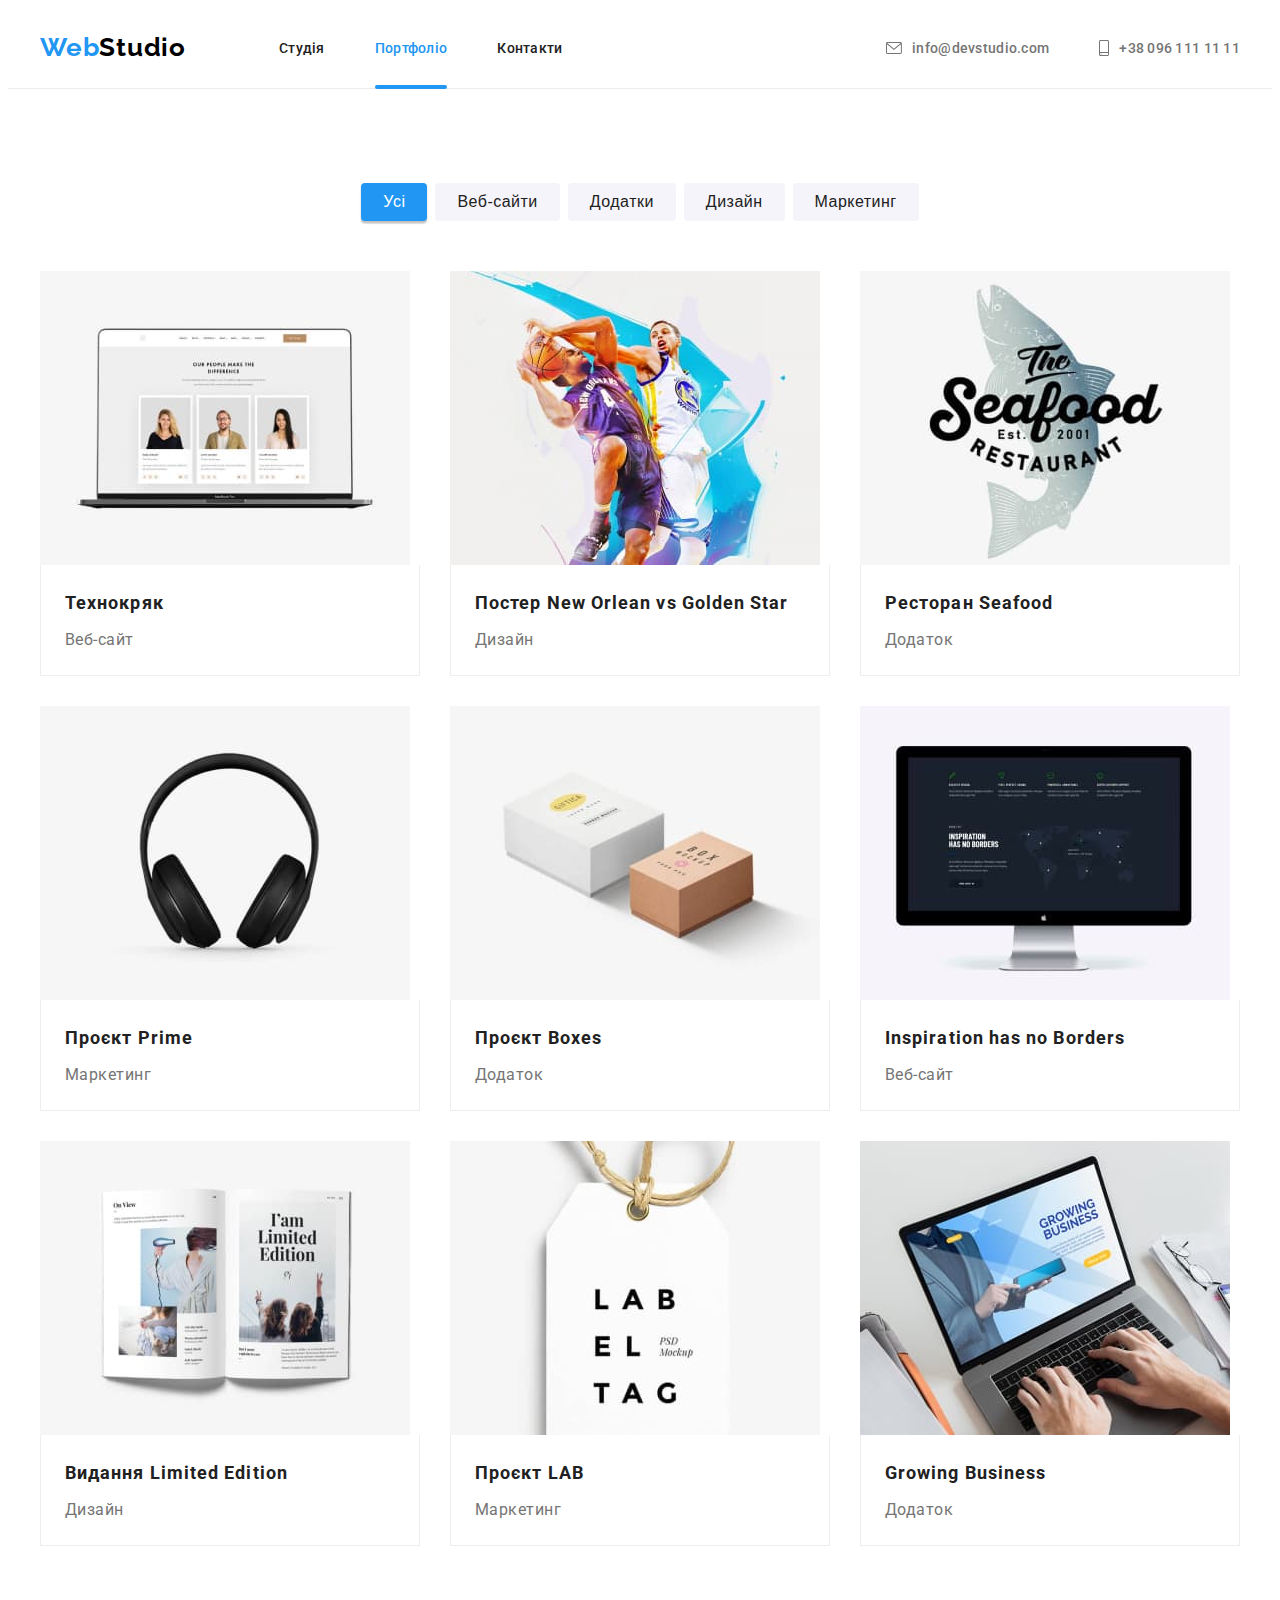
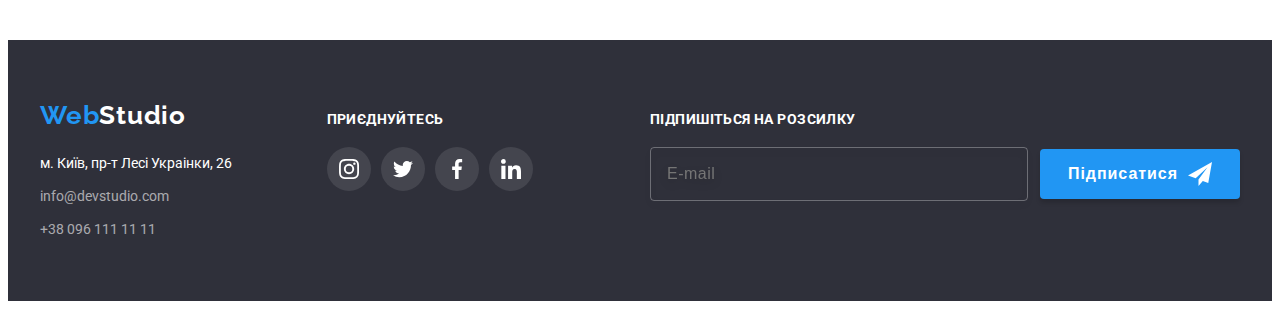
==== portfolio.html @ d4b73595 "clone files hw6" ====
<!DOCTYPE html>
<html lang="uk">
  <head>
    <meta charset="UTF-8" />
    <meta http-equiv="X-UA-Compatible" content="IE=edge" />
    <meta name="viewport" content="width=device-width, initial-scale=1.0" />
    <title>Portfolio</title>
    <link rel="preconnect" href="https://fonts.googleapis.com" />
    <link rel="preconnect" href="https://fonts.gstatic.com" crossorigin />
    <link
      href="https://fonts.googleapis.com/css2?family=Raleway:wght@700&family=Roboto:wght@400;500;700;900&display=swap"
      rel="stylesheet"
    />
    <link
      rel="stylesheet"
      href="https://cdnjs.cloudflare.com/ajax/libs/modern-normalize/1.1.0/modern-normalize.min.css"
      integrity="sha512-wpPYUAdjBVSE4KJnH1VR1HeZfpl1ub8YT/NKx4PuQ5NmX2tKuGu6U/JRp5y+Y8XG2tV+wKQpNHVUX03MfMFn9Q=="
      crossorigin="anonymous"
      referrerpolicy="no-referrer"
    />
    <link rel="stylesheet" href="./css/styles.css" />
  </head>
  <body>
    <!-- HEADER OF SITE -->
    <header class="part-header">
      <div class="container header-container">
        <nav class="navigation">
          <!-- логотип -->
          <a href="./index.html" class="site-nav logo" lang="en"
            >Web<span class="logo-black">Studio</span>
          </a>
          <!-- навігація сайту -->
          <ul class="header-nav">
            <li><a href="./index.html" class="link-nav">Студія</a></li>
            <li>
              <a href="./portfolio.html" class="link-nav current">Портфоліо</a>
            </li>
            <li><a href="#" class="link-nav">Контакти</a></li>
          </ul>
        </nav>
        <!-- контактна інформація -->
        <ul class="header-contacts">
          <li>
            <a href="mailto:info@devstudio.com" class="info-link">
              <svg class="contact-icon" width="16" height="12">
                <use href="./images/icons.svg#icon-envelope"></use>
              </svg>
              info@devstudio.com</a
            >
          </li>
          <li>
            <a href="tel:+380961111111" class="info-link"
              ><svg class="contact-icon" width="10" height="16">
                <use href="./images/icons.svg#icon-smartphone"></use>
              </svg>
              +38 096 111 11 11</a
            >
          </li>
        </ul>
      </div>
    </header>
    <!-- MAIN CONTENT-"PORTFOLIO" -->
    <main>
      <section class="portfolio section">
        <div class="container">
          <h1 class="visually-hidden">Наші проєкти</h1>
          <!-- фільтр-кнопки -->
          <ul class="filter-set">
            <li>
              <button type="button" class="filter-btn button current">
                Усі
              </button>
            </li>
            <li>
              <button type="button" class="filter-btn button">Веб-сайти</button>
            </li>
            <li>
              <button type="button" class="filter-btn button">Додатки</button>
            </li>
            <li>
              <button type="button" class="filter-btn button">Дизайн</button>
            </li>
            <li>
              <button type="button" class="filter-btn button">Маркетинг</button>
            </li>
          </ul>
          <!-- проєкти -->
          <ul class="card-set">
            <li class="item">
              <a class="project-link" href="#">
                <div class="project-wrap">
                  <img
                    src="./images/site-technocrack.jpg"
                    alt="сайт на ноутбуці"
                    width="370"
                    height="294"
                  />
                  <p class="project-text">
                    Ресурс пропонує комплексні пропозиції з різним рівнем
                    функціоналу та сервісів. Все це дозволить відвідувачу
                    отримати вичерпні відомості про компанію чи приватну особу.
                  </p>
                </div>
                <div class="card-content">
                  <h2 class="card-heading">Технокряк</h2>
                  <p class="project-doing">Веб-сайт</p>
                </div>
              </a>
            </li>
            <li class="item">
              <a class="project-link" href="#">
                <div class="project-wrap">
                  <img
                    src="./images/poster-basketball.jpg"
                    alt="гра в баскетбол"
                    width="370"
                    height="294"
                  />
                  <p class="project-text">
                    Ресурс пропонує комплексні пропозиції з різним рівнем
                    функціоналу та сервісів. Все це дозволить відвідувачу
                    отримати вичерпні відомості про компанію чи приватну особу.
                  </p>
                </div>
                <div class="card-content">
                  <h2 class="card-heading">
                    Постер <span lang="en">New Orlean vs Golden Star</span>
                  </h2>
                  <p class="project-doing">Дизайн</p>
                </div>
              </a>
            </li>
            <li class="item">
              <a class="project-link" href="#">
                <div class="project-wrap">
                  <img
                    src="./images/restaurant-seafood.jpg"
                    alt="риба на логотипі ресторану"
                    width="370"
                    height="294"
                  />
                  <p class="project-text">
                    Ресурс пропонує комплексні пропозиції з різним рівнем
                    функціоналу та сервісів. Все це дозволить відвідувачу
                    отримати вичерпні відомості про компанію чи приватну особу.
                  </p>
                </div>
                <div class="card-content">
                  <h2 class="card-heading">
                    Ресторан <span lang="en">Seafood</span>
                  </h2>
                  <p class="project-doing">Додаток</p>
                </div>
              </a>
            </li>
            <li class="item">
              <a class="project-link" href="#">
                <div class="project-wrap">
                  <img
                    src="./images/project-prime.jpg"
                    alt="повнорозмірні чорні навушники"
                    width="370"
                    height="294"
                  />
                  <p class="project-text">
                    Ресурс пропонує комплексні пропозиції з різним рівнем
                    функціоналу та сервісів. Все це дозволить відвідувачу
                    отримати вичерпні відомості про компанію чи приватну особу.
                  </p>
                </div>
                <div class="card-content">
                  <h2 class="card-heading">
                    Проєкт <span lang="en">Prime</span>
                  </h2>
                  <p class="project-doing">Маркетинг</p>
                </div>
              </a>
            </li>
            <li class="item">
              <a class="project-link" href="#">
                <div class="project-wrap">
                  <img
                    src="./images/project-boxes.jpg"
                    alt="біла та коричнева кортонні коробки"
                    width="370"
                    height="294"
                  />
                  <p class="project-text">
                    Ресурс пропонує комплексні пропозиції з різним рівнем
                    функціоналу та сервісів. Все це дозволить відвідувачу
                    отримати вичерпні відомості про компанію чи приватну особу.
                  </p>
                </div>
                <div class="card-content">
                  <h2 class="card-heading">
                    Проєкт <span lang="en">Boxes</span>
                  </h2>
                  <p class="project-doing">Додаток</p>
                </div>
              </a>
            </li>
            <li class="item">
              <a class="project-link" href="#">
                <div class="project-wrap">
                  <img
                    class="project-card"
                    src="./images/site-Inspiration.jpg"
                    alt="сайт на моноблоці Apple"
                    width="370"
                    height="294"
                  />
                  <p class="project-text">
                    Ресурс пропонує комплексні пропозиції з різним рівнем
                    функціоналу та сервісів. Все це дозволить відвідувачу
                    отримати вичерпні відомості про компанію чи приватну особу.
                  </p>
                </div>
                <div class="card-content">
                  <h2 class="card-heading">
                    <span lang="en">Inspiration has no Borders</span>
                  </h2>
                  <p class="project-doing">Веб-сайт</p>
                </div>
              </a>
            </li>
            <li class="item">
              <a class="project-link" href="#">
                <div class="project-wrap">
                  <img
                    src="./images/limited-edition.jpg"
                    alt="розгорнутий журнал зі статтею"
                    width="370"
                    height="294"
                  />
                  <p class="project-text">
                    Ресурс пропонує комплексні пропозиції з різним рівнем
                    функціоналу та сервісів. Все це дозволить відвідувачу
                    отримати вичерпні відомості про компанію чи приватну особу.
                  </p>
                </div>
                <div class="card-content">
                  <h2 class="card-heading">
                    Видання <span lang="en">Limited Edition</span>
                  </h2>
                  <p class="project-doing">Дизайн</p>
                </div>
              </a>
            </li>
            <li class="item">
              <a class="project-link" href="#">
                <div class="project-wrap">
                  <img
                    src="./images/project-lab.jpg"
                    alt="етикетка з написом"
                    width="370"
                    height="294"
                  />
                  <p class="project-text">
                    Ресурс пропонує комплексні пропозиції з різним рівнем
                    функціоналу та сервісів. Все це дозволить відвідувачу
                    отримати вичерпні відомості про компанію чи приватну особу.
                  </p>
                </div>
                <div class="card-content">
                  <h2 class="card-heading">
                    Проєкт <span lang="en">LAB</span>
                  </h2>
                  <p class="project-doing">Маркетинг</p>
                </div>
              </a>
            </li>
            <li class="item">
              <a class="project-link" href="#">
                <div class="project-wrap">
                  <img
                    src="./images/growing-business.jpg"
                    alt="сайт на ноутбуці"
                    width="370"
                    height="294"
                  />
                  <p class="project-text">
                    Ресурс пропонує комплексні пропозиції з різним рівнем
                    функціоналу та сервісів. Все це дозволить відвідувачу
                    отримати вичерпні відомості про компанію чи приватну особу.
                  </p>
                </div>
                <div class="card-content">
                  <h2 class="card-heading">
                    <span lang="en">Growing Business</span>
                  </h2>
                  <p class="project-doing">Додаток</p>
                </div>
              </a>
            </li>
          </ul>
        </div>
      </section>
    </main>
    <!-- FOOTER OF SITE -->
    <footer class="part-footer">
			<div class="container footer-div">
				<div class="footer-contacts">
					<!-- логотип -->
					<a href="./index.html" class="logo-footer" lang="en">Web<span class="logo-white">Studio</span> </a>
					<address>
						<!-- контакти -->
						<ul class="contact-list">
							<li class="contact-item">
								<a
									class="map-location link-contact"
									href="https://goo.gl/maps/CPtrU1FHBa2aNyZL9"
									target="_blank"
									rel="noopener noreferrer nofollow"
									>м. Київ, пр-т Лесі Украінки, 26
								</a>
							</li>
							<li class="contact-item">
								<a href="mailto:info@devstudio.com" class="link-contact">info@devstudio.com</a>
							</li>
							<li class="contact-item">
								<a href="tel:+380961111111" class="link-contact">+38 096 111 11 11 </a>
							</li>
						</ul>
					</address>
				</div>
				<!-- соціальні мережі -->
				<div class="footer-social-field">
					<span class="join">Приєднуйтесь</span>
					<ul class="social-network-list">
						<li class="social-network-item">
							<a class="social-network-link" href="#" target="_blank" rel="noopener noreferrer nofollow">
								<svg class="footer-icon" width="20" height="20">
									<use href="./images/icons.svg#icon-instagram"></use>
								</svg>
							</a>
						</li>
						<li class="social-network-item">
							<a class="social-network-link" href="#" target="_blank" rel="noopener noreferrer nofollow">
								<svg class="footer-icon" width="20" height="20">
									<use href="./images/icons.svg#icon-twitter"></use>
								</svg>
							</a>
						</li>
						<li class="social-network-item">
							<a class="social-network-link" href="#" target="_blank" rel="noopener noreferrer nofollow">
								<svg class="footer-icon" width="20" height="20">
									<use href="./images/icons.svg#icon-facebook"></use>
								</svg>
							</a>
						</li>
						<li class="social-network-item">
							<a class="social-network-link" href="#" target="_blank" rel="noopener noreferrer nofollow">
								<svg class="footer-icon" width="20" height="20">
									<use href="./images/icons.svg#icon-linkedin"></use>
								</svg>
							</a>
						</li>
					</ul>
				</div>
				<!-- форма в footer -->
				<div class="footer-form-field">
					<span class="sign-title">Підпишіться на розсилку</span>
					<form class="footer-form">
					    <input
							type="email"
							name="email"
							class="footer-input"
							aria-label="Email"
							placeholder="E-mail"
							required
						/>
						<button type="submit" class="btn-sign button">Підписатися
							<svg class="icon-send" width="24" height="24">
								<use href="./images/icons.svg#icon-send"></use>
							</svg>
						</button>
					</form>
				</div>
			</div>
		</footer>
  </body>
</html>
---- css/styles.css ----
:root {
	--main-bg-color: #ffffff;
	--bg-hero-color: #c4c4c4;
	--border-bg-color: #2f303a;
	--section-team-bg-color: #f5f4fa;
	--main-text-color: #757575;
	--secondary-text-color: #212121;
	--accent-color: #2196f3;
	--secondary-accent-color: #188ce8;
	--benefits-box-color: #f5f4fa;
	--filter-btn-bg-color: #f5f4fa;
	--logo-part-color: #000000;
	--hero-title-color: #ffffff;
	--btn-text-color: #ffffff;
	--activity-text-color: #ffffff;
	--logo-footer-color: #ffffff;
	--footer-text-color: #ffffff;
	--contact-footer-color: rgba(255, 255, 255, 0.6);
	--bg-footer-icons: rgba(255, 255, 255, 0.1);
	--border-header-color: #ececec;
	--border-project-color: #eeeeee;
	--soc-network-color: #afb1b8;
	--secondary-social-color: #ffffff;
	--bg-social-color: #ffffff;
	--border-clients-color: #afb1b8;
	--team-card-shadow: 0px 1px 3px rgba(0, 0, 0, 0.12), 0px 1px 1px rgba(0, 0, 0, 0.14), 0px 2px 1px rgba(0, 0, 0, 0.2);
	--filter-btn-shadow: 0px 3px 1px rgba(0, 0, 0, 0.1), 0px 1px 2px rgba(0, 0, 0, 0.08), 0px 2px 2px rgba(0, 0, 0, 0.12);
	--projects-card-shadow: 0px 1px 1px rgba(0, 0, 0, 0.12), 0px 4px 4px rgba(0, 0, 0, 0.06),
		1px 4px 6px rgba(0, 0, 0, 0.16);
	--btn-hero-shadow: 0px 4px 4px rgba(0, 0, 0, 0.15);
	--cubic: cubic-bezier(0.4, 0, 0.2, 1);
	--modal-bg-color: #ffffff;
	--project-overlay-color: #ffffff;
	--modal-shadow: 0px 1px 3px rgba(0, 0, 0, 0.12), 0px 1px 1px rgba(0, 0, 0, 0.14), 0px 2px 1px rgba(0, 0, 0, 0.2);
	--overlay-bg-color: rgba(33, 150, 243, 0.9);
	--main-form-color: #757575;
}

body {
	font-family: "Roboto", sans-serif;
	font-weight: 400;
	background-color: var(--main-bg-color);
	color: var(--main-text-color);
}

ul {
	padding: 0;
	margin: 0;
	list-style: none;
}

h1,
h2,
h3,
h4,
h5,
h6,
p {
	margin: 0;
}

a {
	text-decoration: none;
	color: inherit;
}

.visually-hidden {
	position: absolute;
	white-space: nowrap;
	width: 1px;
	height: 1px;
	overflow: hidden;
	border: 0;
	padding: 0;
	clip: rect(0 0 0 0);
	clip-path: inset(50%);
	margin: -1px;
}

.section {
	padding: 94px 0;
}

.container {
	width: 1200px;
	padding-left: 15px;
	padding-right: 15px;
	margin: 0 auto;
}

.button {
	border: none;
	border-radius: 4px;
	cursor: pointer;
}

img {
	display: block;
	max-width: 100%;
	height: auto;
}

address {
	font-style: normal;
}

/* HEADER  */

.part-header {
	border-bottom: 1px solid var(--border-header-color);
}

.header-container {
	display: flex;
}

.navigation {
	margin-right: auto;
	display: flex;
	align-items: center;
}

.header-nav {
	display: flex;
	gap: 50px;
}

.header-contacts {
	display: flex;
	gap: 50px;
	align-items: center;
	margin-left: auto;
}

/* логотип */

.logo,
.logo-footer {
	font-family: "Raleway", sans-serif;
	font-weight: 700;
	font-size: 26px;
	line-height: calc(31 / 26);
	letter-spacing: 0.03em;
	color: var(--accent-color);
}

.logo-black {
	color: var(--logo-part-color);
}

.logo {
	margin-right: 93px;
	padding-top: 24px;
	padding-bottom: 25px;
}

/* навігація сайту */

.link-nav,
.info-link {
	display: flex;
	padding: 32px 0;
}

.link-nav {
	position: relative;
	font-weight: 500;
	font-size: 14px;
	line-height: calc(16 / 14);
	letter-spacing: 0.02em;
	color: var(--secondary-text-color);
	transition: color 250ms var(--cubic);
}

.link-nav:hover,
.link-nav:focus,
.link-nav.current {
	color: var(--accent-color);
}

.link-nav::after,
.link-nav.current::after {
	content: "";
	position: absolute;
	left: 0;
	bottom: -1px;
	width: 100%;
	height: 4px;
	display: flex;
	background-color: var(--accent-color);
	border-radius: 2px;

	transform: scaleX(0);
	transition: transform 250ms var(--cubic);
}

.link-nav:hover::after,
.link-nav:focus::after,
.link-nav.current::after {
	transform: scaleX(1);
}

/* контакти в header */

.info-link {
	font-weight: 500;
	font-size: 14px;
	line-height: calc(16 / 14);
	letter-spacing: 0.02em;
	color: var(--main-text-color);
	align-items: center;
	transition: color 250ms var(--cubic);
}

.contact-icon {
	fill: currentColor;
	margin-right: 10px;
}

.info-link:hover,
.info-link:focus {
	color: var(--accent-color);
}

/* MAIN-STUDIO */

/* секція герой */

.hero {
	max-width: 1600px;
	height: 600px;
	padding: 200px 0;
	margin: 0 auto;
	background-color: var(--bg-hero-color);
	background-image: linear-gradient(rgba(47, 48, 58, 0.4), rgba(47, 48, 58, 0.4)), url(../images/hero-img.jpg);
	background-repeat: no-repeat;
	background-position: center;
}

.hero-wrap {
	text-align: center;
	display: flex;
	flex-direction: column;
	justify-content: center;
	align-items: center;
}

.title-hero {
	width: 696px;
	margin-bottom: 30px;
	font-weight: 900;
	font-size: 44px;
	line-height: calc(60 / 44);
	letter-spacing: 0.06em;
	text-transform: uppercase;
	color: var(--hero-title-color);
}

.btn-hero {
	margin: 0 auto;
	padding: 10px 32px;
	font-weight: 700;
	font-size: 16px;
	line-height: calc(30 / 16);
	letter-spacing: 0.06em;
	color: var(--btn-text-color);
	background-color: var(--accent-color);
	box-shadow: var(--btn-hero-shadow);
	transition: background-color 250ms var(--cubic);
}

.btn-hero:hover,
.btn-hero:focus {
	background-color: var(--secondary-accent-color);
}

/* секція переваги */

.benefit-list {
	display: flex;
	gap: 30px;
}

.benefit-item {
	flex-basis: calc((100% - 90px) / 4);
}

.benefits-icons-box {
	display: flex;
	width: 270px;
	height: 120px;
	justify-content: center;
	align-items: center;
	margin-bottom: 30px;
	background-color: var(--benefits-box-color);
	border-radius: 4px;
}

.benefit-title {
	margin-bottom: 10px;
	font-size: 14px;
	line-height: calc(16 / 14);
	letter-spacing: 0.03em;
	text-transform: uppercase;
	color: var(--secondary-text-color);
}

.benefit-text {
	font-size: 14px;
	line-height: calc(24 / 14);
	letter-spacing: 0.03em;
	color: var(--main-text-color);
}

/* секція діяльність */

.activity {
	padding-top: 0;
}

.activity-title {
	margin-bottom: 50px;
	font-size: 36px;
	line-height: calc(42 / 36);
	text-align: center;
	letter-spacing: 0.03em;
	color: var(--secondary-text-color);
}

.activity-list {
	display: flex;
	gap: 30px;
}

.activity-item {
	position: relative;
	flex-basis: calc((100%-60px) / 3);
}

.activity-item-wrap {
	position: absolute;
	right: 0;
	bottom: 0;
	width: 100%;
	height: 70px;
	display: flex;
	justify-content: center;
	align-items: center;
	background-color: rgba(47, 48, 58, 0.8);
}

.activity-item-title {
	font-weight: 700;
	font-size: 14px;
	line-height: calc(16 / 14);
	text-align: center;
	letter-spacing: 0.03em;
	text-transform: uppercase;
	color: var(--activity-text-color);
}

/* секція команда */

.team {
	background-color: var(--section-team-bg-color);
}

.team-title {
	margin-bottom: 50px;
	font-size: 36px;
	line-height: calc(42 / 36);
	text-align: center;
	letter-spacing: 0.03em;
	color: var(--secondary-text-color);
}

.team-list {
	display: flex;
	gap: 30px;
}

.team-item {
	flex-basis: calc((100% - 90px) / 4);
	border-radius: 0px 0px 4px 4px;
	background-color: var(--main-bg-color);
	box-shadow: var(--team-card-shadow);
}

.team-description {
	padding: 30px 32px;
	text-align: center;
}

.team-member {
	margin-bottom: 10px;
	font-weight: 500;
	font-size: 16px;
	line-height: calc(19 / 16);
	text-align: center;
	letter-spacing: 0.03em;
	color: var(--secondary-text-color);
}

.team-specialty {
	margin-bottom: 16px;
	font-size: 16px;
	line-height: calc(19 / 16);
	text-align: center;
	letter-spacing: 0.03em;
	color: var(--main-text-color);
}

.soc-network-list {
	display: flex;
	justify-content: center;
	gap: 10px;
}
.soc-network-item {
	width: 44px;
	height: 44px;
}

.soc-network-link {
	display: flex;
	width: 100%;
	height: 100%;
	background-color: var(--bg-social-color);
	border-radius: 50%;
	justify-content: center;
	align-items: center;
	color: var(--soc-network-color);
	transition: background-color 250ms var(--cubic), color 250ms var(--cubic);
}
.soc-network-icon {
	fill: currentColor;
}

.soc-network-link:hover,
.soc-network-link:focus {
	background-color: var(--accent-color);
	color: var(--secondary-social-color);
}

/* секція клієнти */

.clients-title {
	margin-bottom: 50px;
	font-size: 36px;
	line-height: calc(42 / 36);
	text-align: center;
	letter-spacing: 0.03em;
	color: var(--secondary-text-color);
}

.clients-list {
	display: flex;
	gap: 30px;
}

.client-item {
	width: 170px;
	height: 92px;
	flex-basis: calc((100% - 150px) / 6);
}

/* flex-basis: calc((100% - кіл-ть маржинів в рядку * значення маржина) / кіл-ть елементів в рядку); */

.client-link {
	width: 100%;
	height: 100%;
	display: flex;
	justify-content: center;
	align-items: center;
	border: 1px solid var(--border-clients-color);
	border-radius: 4px;
	color: var(--soc-network-color);
	transition: color 250ms var(--cubic), border 250ms var(--cubic);
}

.client-icon {
	fill: currentColor;
}

.client-link:hover,
.client-link:focus {
	color: var(--accent-color);
	border: 1px solid var(--accent-color);
}

/* MAIN CONTENT "PORTFOLIO" */

/* фільтр-кнопки */

.filter-set {
	margin-bottom: 50px;
	display: flex;
	justify-content: center;
	align-items: center;
	gap: 8px;
}

.filter-btn {
	padding: 6px 22px;
	display: block;
	font-weight: 500;
	font-size: 16px;
	line-height: calc(26 / 16);
	text-align: center;
	letter-spacing: 0.03em;
	color: var(--secondary-text-color);
	background-color: var(--filter-btn-bg-color);
	transition: color 250ms var(--cubic), background-color 250ms var(--cubic), box-shadow 250ms var(--cubic);
}

.filter-btn:hover,
.filter-btn:focus,
.filter-btn.current {
	color: var(--btn-text-color);
	background-color: var(--accent-color);
	box-shadow: var(--filter-btn-shadow);
}

/* проєкти */

.card-set {
	display: flex;
	flex-wrap: wrap;
	gap: 30px;
}

.card-set > .item {
	width: calc((100% - 60px) / 3);
}

.project-link {
	display: block;
	transition: box-shadow 250ms var(--cubic);
}

.project-link:hover,
.project-link:focus {
	box-shadow: var(--projects-card-shadow);
}

.project-wrap {
	position: relative;
	overflow: hidden;
}

.project-text {
	position: absolute;
	top: 0;
	left: 0;
	width: 100%;
	height: 100%;
	padding: 63px 24px;
	font-size: 18px;
	line-height: calc(28 / 18);
	letter-spacing: 0.03em;
	color: var(--project-overlay-color);
	background-color: var(--overlay-bg-color);
	transform: translateY(100%);
	transition: transform 250ms var(--cubic);
}

.project-link:hover .project-text,
.project-link:focus .project-text {
	transform: translateY(0);
}

.card-content {
	padding: 20px 24px;
	border: 1px solid var(--border-project-color);
	border-top: 0;
}

.card-heading {
	margin-bottom: 4px;
	font-size: 18px;
	line-height: calc(36 / 18);
	letter-spacing: 0.06em;
	color: var(--secondary-text-color);
}

.project-doing {
	font-size: 16px;
	line-height: calc(30 / 16);
	letter-spacing: 0.03em;
	color: var(--main-text-color);
}

/* FOOTER OF SITE */

.part-footer {
	padding: 60px 0;
	background-color: var(--border-bg-color);
}

.footer-div {
	display: flex;
	align-items: baseline;
	justify-content: space-between;
}

.footer-contacts {
	margin-right: 70px;
}

/* логотип */

.logo-footer {
	display: block;
	margin-bottom: 20px;
}

.logo-white {
	color: var(--logo-footer-color);
}

/* контакти */

.contact-item:not(:last-child) {
	margin-bottom: 9px;
}

.link-contact {
	font-size: 14px;
	line-height: calc(24 / 14);
	color: var(--contact-footer-color);
	transition: color 250ms var(--cubic);
}

.map-location {
	color: var(--footer-text-color);
}

.link-contact:hover,
.link-contact:focus {
	color: var(--accent-color);
}

/* соціальні мережі */

.footer-social-field {
	margin-right: 93px;
}

.join {
	display: block;
	margin-bottom: 20px;
	font-weight: 700;
	font-size: 14px;
	line-height: calc(16 / 14);
	letter-spacing: 0.03em;
	text-transform: uppercase;
	color: var(--footer-text-color);
}

.social-network-list {
	display: flex;
	gap: 10px;
}

.social-network-item {
	width: 44px;
	height: 44px;
}

.social-network-link {
	width: 100%;
	height: 100%;
	display: flex;
	justify-content: center;
	align-items: center;
	color: var(--secondary-social-color);
	background-color: var(--bg-footer-icons);
	border-radius: 50%;
	transition: background-color 250ms var(--cubic);
}

.footer-icon {
	fill: currentColor;
}

.social-network-link:hover,
.social-network-link:focus {
	background-color: var(--accent-color);
}

/* форма в footer */

.footer-form-field {
	display: block;
}

.sign-title {
	display: block;
	margin-bottom: 20px;
	font-weight: 700;
	font-size: 14px;
	line-height: calc(16 / 14);
	letter-spacing: 0.03em;
	text-transform: uppercase;
	color: var(--footer-text-color);
}
.footer-form {
	display: flex;
	align-items: center;
	gap: 12px;
}

.footer-input {
	width: 358px;
	height: 50px;
	padding-left: 16px;
	font-size: 16px;
	line-height: calc(20 / 16);
	letter-spacing: 0.03em;
	background-color: inherit;
	outline: transparent;
	color: rgba(255, 255, 255, 0.6);
	border: 1px solid rgba(255, 255, 255, 0.3);
	filter: drop-shadow(0px 4px 4px rgba(0, 0, 0, 0.15));
	border-radius: 4px;
	transition: border-color 250ms var(--cubic);
}

.footer-form-input::placeholder {
	font-size: 16px;
	line-height: calc(20 / 16);
	letter-spacing: 0.03em;
	align-items: center;
	color: rgba(255, 255, 255, 0.6);
}

.footer-input:focus {
	border-color: var(--accent-color);
}

.btn-sign {
	width: 200px;
	height: 50px;
	font-weight: 700;
	font-size: 16px;
	line-height: calc(30 / 16);
	display: flex;
	align-items: center;
	justify-content: center;
	text-align: center;
	letter-spacing: 0.06em;
	color: var(--btn-text-color);
	background-color: var(--accent-color);
	box-shadow: 0px 4px 4px rgba(0, 0, 0, 0.15);
	transition: background-color 250ms var(--cubic);
}

.btn-sign:hover,
.btn-sign:focus {
	background-color: var(--secondary-accent-color);
}

.icon-send {
	margin-left: 10px;
	fill: currentColor;
}

/* модальне вікно */

.backdrop {
	position: fixed;
	top: 0;
	width: 100%;
	height: 100%;
	opacity: 1;
	background-color: rgba(0, 0, 0, 0.2);
	transition: opacity 250ms var(--cubic), visibility 250ms var(--cubic);
}

.backdrop.is-hidden {
	opacity: 0;
	visibility: hidden;
	pointer-events: none;
}

.modal {
	position: absolute;
	top: 50%;
	left: 50%;
	width: 528px;
	min-height: 581px;
	padding: 40px;
	background-color: var(--modal-bg-color);
	border-radius: 4px;
	box-shadow: var(--modal-shadow);
	transform: translate(-50%, -50%) scale(1);
	transition: transform 700ms var(--cubic);
}

.backdrop.is-hidden .modal {
	transform: translate(-50%, -50%) scale(1.5);
}

.modal-btn-close {
	position: absolute;
	top: 8px;
	right: 8px;
	width: 30px;
	height: 30px;
	display: flex;
	align-items: center;
	justify-content: center;
	background-color: var(--modal-bg-color);
	border: 1px solid rgba(0, 0, 0, 0.1);
	border-radius: 50%;
	transition: fill 250ms var(--cubic);
}

.modal-btn-close:hover,
.modal-btn-close:focus {
	fill: var(--accent-color);
}

.modal-title {
	margin-bottom: 12px;
	font-weight: 700;
	font-size: 20px;
	line-height: calc(23 / 20);
	text-align: center;
	letter-spacing: 0.03em;
	color: #212121;
}

/* форма в модалці */

.form-field {
	display: flex;
	flex-direction: column;
	margin-bottom: 10px;
}

.form-field:nth-of-type(4n) {
	margin-bottom: 20px;
}

.form-label {
	margin-bottom: 4px;
	font-size: 12px;
	line-height: calc(14 / 12);
	letter-spacing: 0.01em;
	color: var(--main-form-color);
}

.form-input-wrap {
	position: relative;
}

.form-input {
	width: 100%;
	border: 1px solid rgba(33, 33, 33, 0.2);
	border-radius: 4px;
	outline: transparent;
	transition: border-color 250ms var(--cubic);
}

.form-user-input {
	height: 40px;
	padding: 11px 12px 11px 42px;
}

.form-input::placeholder {
	font-weight: 400;
	font-size: 12px;
	line-height: calc(14 / 12);
	letter-spacing: 0.01em;
	color: var(--main-form-color);
}

.form-input:focus {
	border-color: var(--accent-color);
}

.form-icon {
	position: absolute;
	top: 50%;
	left: 12px;
	transform: translateY(-50%);
	transition: fill 250ms var(--cubic);
}

.form-input:focus + .form-icon, .form-input:hover + .form-icon, .form-input:not(:placeholder-shown) + .form-icon {
	fill: var(--accent-color);
}

.form-user-comment {
	height: 120px;
	padding: 12px 16px;
	resize: none;
}

.form-user-comment::placeholder {
	font-size: 12px;
	line-height: calc(14 / 12);
	letter-spacing: 0.01em;
	color: rgba(117, 117, 117, 0.5);
}

/* checkbox */

.policy-label {
	margin-bottom: 30px;
	display: flex;
	align-items: center;
	justify-content: center;
	gap: 8px;
	font-size: 14px;
	line-height: calc(24 / 14);
	letter-spacing: 0.03em;
	color: var(--main-text-color);
}

.policy-icon {
	fill: #ffffff;
	border: 2px solid #212121;
	border-radius: 2px;
	transition: border-color 250ms var(--cubic), background-color 250ms var(--cubic);
}

.policy-checkbox:checked + .policy-icon {
	border-color: transparent;
	background-color: var(--accent-color);
}

.checkbox-link {
	position: relative;
	font-size: 14px;
	line-height: calc(24 / 14);
	letter-spacing: 0.03em;
	color: var(--accent-color);
}

.checkbox-link::after {
	content: " ";
	position: absolute;
	bottom: 5px;
	left: 0;
	width: 100%;
	height: 1px;
	background-color: var(--accent-color);
}
/* кнопка форми в модалці */

.modal-form-btn {
	margin: 0 auto;
	padding: 10px 52px;
	font-weight: 700;
	font-size: 16px;
	line-height: calc(30 / 16);
	display: flex;
	align-items: center;
	text-align: center;
	letter-spacing: 0.06em;
	color: var(--btn-text-color);
	background: var(--accent-color);
	box-shadow: 0px 4px 4px rgba(0, 0, 0, 0.15);
	border-radius: 4px;
	transition: background-color 250ms var(--cubic);
}

.modal-form-btn:hover,
.modal-form-btn:focus {
	background-color: var(--secondary-accent-color);
}
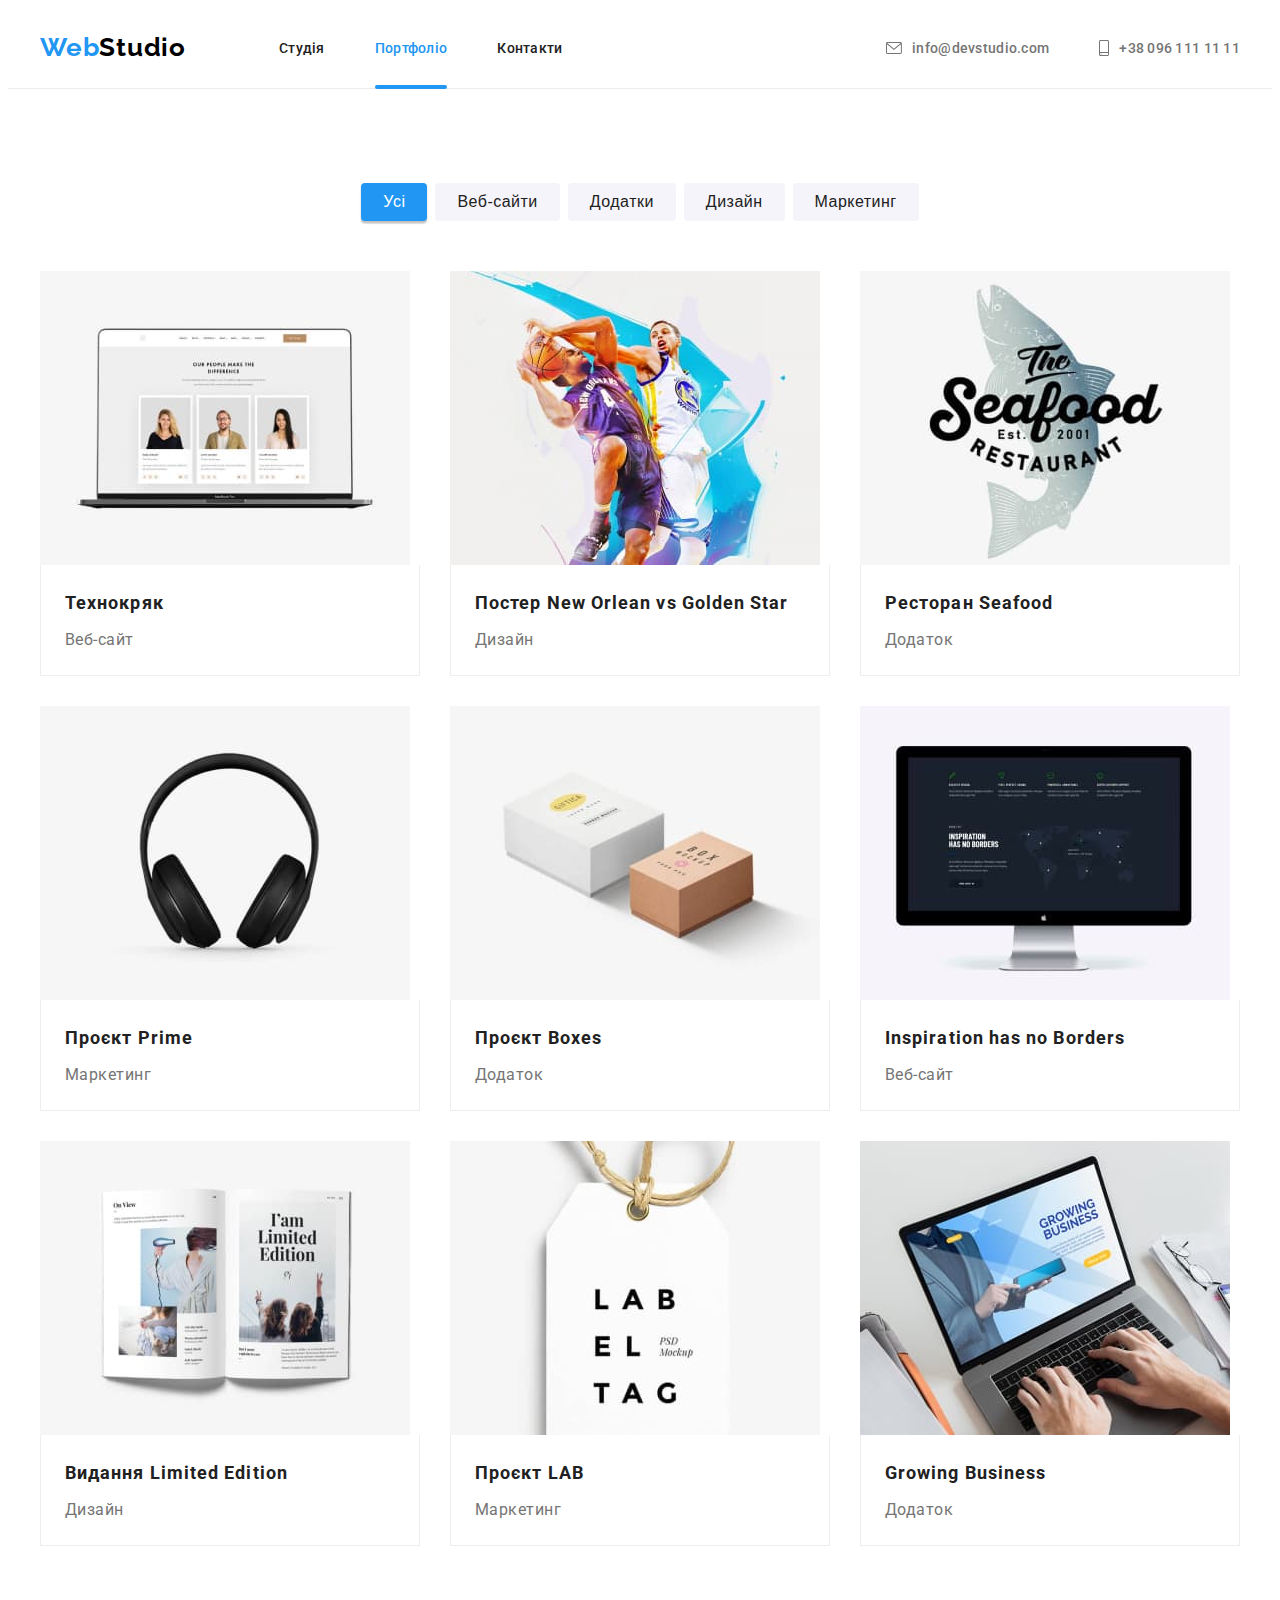
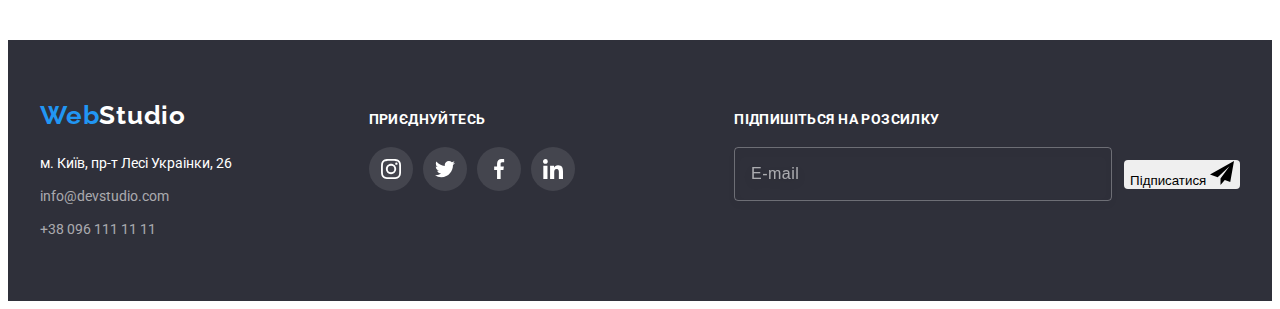
==== commit 1abdf226: "sass created, name classes BEM" ====
--- a/portfolio.html
+++ b/portfolio.html
@@ -19,53 +19,50 @@
       referrerpolicy="no-referrer"
     />
     <link rel="stylesheet" href="./css/styles.css" />
+    <link rel="stylesheet" href="./css/portfolio.min.css"/>
   </head>
   <body>
     <!-- HEADER OF SITE -->
     <header class="part-header">
-      <div class="container header-container">
-        <nav class="navigation">
-          <!-- логотип -->
-          <a href="./index.html" class="site-nav logo" lang="en"
-            >Web<span class="logo-black">Studio</span>
-          </a>
-          <!-- навігація сайту -->
-          <ul class="header-nav">
-            <li><a href="./index.html" class="link-nav">Студія</a></li>
-            <li>
-              <a href="./portfolio.html" class="link-nav current">Портфоліо</a>
-            </li>
-            <li><a href="#" class="link-nav">Контакти</a></li>
-          </ul>
-        </nav>
-        <!-- контактна інформація -->
-        <ul class="header-contacts">
-          <li>
-            <a href="mailto:info@devstudio.com" class="info-link">
-              <svg class="contact-icon" width="16" height="12">
-                <use href="./images/icons.svg#icon-envelope"></use>
-              </svg>
-              info@devstudio.com</a
-            >
-          </li>
-          <li>
-            <a href="tel:+380961111111" class="info-link"
-              ><svg class="contact-icon" width="10" height="16">
-                <use href="./images/icons.svg#icon-smartphone"></use>
-              </svg>
-              +38 096 111 11 11</a
-            >
-          </li>
-        </ul>
-      </div>
-    </header>
+			<div class="part-header__container container">
+					<!-- логотип -->
+					<a href="./index.html" class="logo page-header__logo link" lang="en">Web<span class="logo--black">Studio</span> </a>
+					<!-- навігація сайту -->
+        <nav class="part-header__nav">
+					<ul class="site-nav list">
+						<li class="site-nav__item"><a href="./index.html" class="site-nav__link link">Студія</a></li>
+						<li class="site-nav__item"><a href="./portfolio.html" class="site-nav__link link site-nav__link--current">Портфоліо</a></li>
+						<li class="site-nav__item"><a href="#" class="site-nav__link link">Контакти</a></li>
+					</ul>
+				</nav>
+				<!-- контактна інформація -->
+				<ul class="auth-contacts list">
+					<li class="auth-contacts__item">
+						<a href="mailto:info@devstudio.com" class="auth-contacts__link link">
+							<svg class="auth-contacts__icon" width="16" height="12">
+								<use href="./images/icons.svg#icon-envelope"></use>
+							</svg>
+							info@devstudio.com</a
+						>
+					</li>
+					<li class="auth-contacts__item">
+						<a href="tel:+380961111111" class="auth-contacts__link link"
+							><svg class="auth-contacts__icon" width="10" height="16">
+								<use href="./images/icons.svg#icon-smartphone"></use>
+							</svg>
+							+38 096 111 11 11</a
+						>
+					</li>
+				</ul>
+			</div>
+		</header>
     <!-- MAIN CONTENT-"PORTFOLIO" -->
     <main>
       <section class="portfolio section">
         <div class="container">
           <h1 class="visually-hidden">Наші проєкти</h1>
           <!-- фільтр-кнопки -->
-          <ul class="filter-set">
+          <ul class="filter-set list">
             <li>
               <button type="button" class="filter-btn button current">
                 Усі
@@ -85,9 +82,9 @@
             </li>
           </ul>
           <!-- проєкти -->
-          <ul class="card-set">
-            <li class="item">
-              <a class="project-link" href="#">
+          <ul class="card-set list">
+            <li class="item">
+              <a class="project-link link" href="#">
                 <div class="project-wrap">
                   <img
                     src="./images/site-technocrack.jpg"
@@ -108,7 +105,7 @@
               </a>
             </li>
             <li class="item">
-              <a class="project-link" href="#">
+              <a class="project-link link" href="#">
                 <div class="project-wrap">
                   <img
                     src="./images/poster-basketball.jpg"
@@ -131,7 +128,7 @@
               </a>
             </li>
             <li class="item">
-              <a class="project-link" href="#">
+              <a class="project-link link" href="#">
                 <div class="project-wrap">
                   <img
                     src="./images/restaurant-seafood.jpg"
@@ -154,7 +151,7 @@
               </a>
             </li>
             <li class="item">
-              <a class="project-link" href="#">
+              <a class="project-link link" href="#">
                 <div class="project-wrap">
                   <img
                     src="./images/project-prime.jpg"
@@ -177,7 +174,7 @@
               </a>
             </li>
             <li class="item">
-              <a class="project-link" href="#">
+              <a class="project-link link" href="#">
                 <div class="project-wrap">
                   <img
                     src="./images/project-boxes.jpg"
@@ -200,7 +197,7 @@
               </a>
             </li>
             <li class="item">
-              <a class="project-link" href="#">
+              <a class="project-link link" href="#">
                 <div class="project-wrap">
                   <img
                     class="project-card"
@@ -224,7 +221,7 @@
               </a>
             </li>
             <li class="item">
-              <a class="project-link" href="#">
+              <a class="project-link link" href="#">
                 <div class="project-wrap">
                   <img
                     src="./images/limited-edition.jpg"
@@ -247,7 +244,7 @@
               </a>
             </li>
             <li class="item">
-              <a class="project-link" href="#">
+              <a class="project-link link" href="#">
                 <div class="project-wrap">
                   <img
                     src="./images/project-lab.jpg"
@@ -270,7 +267,7 @@
               </a>
             </li>
             <li class="item">
-              <a class="project-link" href="#">
+              <a class="project-link link" href="#">
                 <div class="project-wrap">
                   <img
                     src="./images/growing-business.jpg"
@@ -298,59 +295,79 @@
     </main>
     <!-- FOOTER OF SITE -->
     <footer class="part-footer">
-			<div class="container footer-div">
-				<div class="footer-contacts">
+			<div class="part-footer__container container">
+				<div class="footer-address-field">
 					<!-- логотип -->
-					<a href="./index.html" class="logo-footer" lang="en">Web<span class="logo-white">Studio</span> </a>
+					<a href="./index.html" class="page-footer__logo logo link" lang="en">Web<span class="logo--white">Studio</span> </a>
 					<address>
 						<!-- контакти -->
-						<ul class="contact-list">
-							<li class="contact-item">
+						<ul class="auth-address list">
+							<li class="auth-address__item">
 								<a
-									class="map-location link-contact"
+									class="auth-address__link link auth-address__link--white"
 									href="https://goo.gl/maps/CPtrU1FHBa2aNyZL9"
 									target="_blank"
 									rel="noopener noreferrer nofollow"
 									>м. Київ, пр-т Лесі Украінки, 26
 								</a>
 							</li>
-							<li class="contact-item">
-								<a href="mailto:info@devstudio.com" class="link-contact">info@devstudio.com</a>
+							<li class="auth-address__item">
+								<a href="mailto:info@devstudio.com" class="auth-address__link link">info@devstudio.com</a>
 							</li>
-							<li class="contact-item">
-								<a href="tel:+380961111111" class="link-contact">+38 096 111 11 11 </a>
+							<li class="auth-address__item">
+								<a href="tel:+380961111111" class="auth-address__link link">+38 096 111 11 11 </a>
 							</li>
 						</ul>
 					</address>
 				</div>
 				<!-- соціальні мережі -->
-				<div class="footer-social-field">
-					<span class="join">Приєднуйтесь</span>
-					<ul class="social-network-list">
-						<li class="social-network-item">
-							<a class="social-network-link" href="#" target="_blank" rel="noopener noreferrer nofollow">
-								<svg class="footer-icon" width="20" height="20">
+				<div class="soc-invite">
+					<span class="soc-invite__title">Приєднуйтесь</span>
+					<ul class="soc-network list">
+						<li class="soc-network__item">
+							<a
+								class="soc-network__link link soc-network__link--gray-white"
+								href="#"
+								target="_blank"
+								rel="noopener noreferrer nofollow"
+							>
+								<svg class="soc-network__icon" width="20" height="20">
 									<use href="./images/icons.svg#icon-instagram"></use>
 								</svg>
 							</a>
 						</li>
-						<li class="social-network-item">
-							<a class="social-network-link" href="#" target="_blank" rel="noopener noreferrer nofollow">
-								<svg class="footer-icon" width="20" height="20">
+						<li class="soc-network__item">
+							<a
+								class="soc-network__link link soc-network__link--gray-white"
+								href="#"
+								target="_blank"
+								rel="noopener noreferrer nofollow"
+							>
+								<svg class="soc-network__icon" width="20" height="20">
 									<use href="./images/icons.svg#icon-twitter"></use>
 								</svg>
 							</a>
 						</li>
-						<li class="social-network-item">
-							<a class="social-network-link" href="#" target="_blank" rel="noopener noreferrer nofollow">
-								<svg class="footer-icon" width="20" height="20">
+						<li class="soc-network__item">
+							<a
+								class="soc-network__link link soc-network__link--gray-white"
+								href="#"
+								target="_blank"
+								rel="noopener noreferrer nofollow"
+							>
+								<svg class="soc-network__icon" width="20" height="20">
 									<use href="./images/icons.svg#icon-facebook"></use>
 								</svg>
 							</a>
 						</li>
-						<li class="social-network-item">
-							<a class="social-network-link" href="#" target="_blank" rel="noopener noreferrer nofollow">
-								<svg class="footer-icon" width="20" height="20">
+						<li class="soc-network__item">
+							<a
+								class="soc-network__link link soc-network__link--gray-white"
+								href="#"
+								target="_blank"
+								rel="noopener noreferrer nofollow"
+							>
+								<svg class="soc-network__icon" width="20" height="20">
 									<use href="./images/icons.svg#icon-linkedin"></use>
 								</svg>
 							</a>
@@ -358,19 +375,13 @@
 					</ul>
 				</div>
 				<!-- форма в footer -->
-				<div class="footer-form-field">
-					<span class="sign-title">Підпишіться на розсилку</span>
-					<form class="footer-form">
-					    <input
-							type="email"
-							name="email"
-							class="footer-input"
-							aria-label="Email"
-							placeholder="E-mail"
-							required
-						/>
-						<button type="submit" class="btn-sign button">Підписатися
-							<svg class="icon-send" width="24" height="24">
+				<div class="subscription">
+					<span class="subscription__title">Підпишіться на розсилку</span>
+					<form class="form-subscription">
+						<input type="email" name="email" class="form-subscription__input" aria-label="Email" placeholder="E-mail" required />
+						<button type="submit" class="btn-subscribe button"
+							>Підписатися
+							<svg class="btn-subscribe__icon" width="24" height="24">
 								<use href="./images/icons.svg#icon-send"></use>
 							</svg>
 						</button>
--- a/css/portfolio.min.css
+++ b/css/portfolio.min.css
@@ -0,0 +1 @@
+:root{--main-bg-color: #ffffff;--bg-hero-color: #c4c4c4;--border-bg-color: #2f303a;--section-team-bg-color: #f5f4fa;--main-text-color: #757575;--secondary-text-color: #212121;--accent-color: #2196f3;--secondary-accent-color: #188ce8;--benefits-box-color: #f5f4fa;--filter-btn-bg-color: #f5f4fa;--logo-part-color: #000000;--hero-title-color: #ffffff;--btn-text-color: #ffffff;--activity-text-color: #ffffff;--logo-footer-color: #ffffff;--footer-text-color: #ffffff;--contact-footer-color: rgba(255, 255, 255, 0.6);--bg-footer-icons: rgba(255, 255, 255, 0.1);--border-header-color: #ececec;--border-project-color: #eeeeee;--soc-network-color: #afb1b8;--secondary-social-color: #ffffff;--bg-social-color: #ffffff;--border-clients-color: #afb1b8;--team-card-shadow: 0px 1px 3px rgba(0, 0, 0, 0.12), 0px 1px 1px rgba(0, 0, 0, 0.14), 0px 2px 1px rgba(0, 0, 0, 0.2);--filter-btn-shadow: 0px 3px 1px rgba(0, 0, 0, 0.1), 0px 1px 2px rgba(0, 0, 0, 0.08), 0px 2px 2px rgba(0, 0, 0, 0.12);--projects-card-shadow: 0px 1px 1px rgba(0, 0, 0, 0.12), 0px 4px 4px rgba(0, 0, 0, 0.06), 1px 4px 6px rgba(0, 0, 0, 0.16);--btn-hero-shadow: 0px 4px 4px rgba(0, 0, 0, 0.15);--cubic: cubic-bezier(0.4, 0, 0.2, 1);--modal-bg-color: #ffffff;--project-overlay-color: #ffffff;--modal-shadow: 0px 1px 3px rgba(0, 0, 0, 0.12), 0px 1px 1px rgba(0, 0, 0, 0.14), 0px 2px 1px rgba(0, 0, 0, 0.2);--overlay-bg-color: rgba(33, 150, 243, 0.9);--main-form-color: #757575}body{font-family:"Roboto",sans-serif;font-weight:400;background-color:var(--main-bg-color);color:var(--main-text-color)}.is-hidden{opacity:0;visibility:hidden;pointer-events:none}h1,h2,h3,h4,h5,h6,p{margin:0}img{display:block;max-width:100%;height:auto}address{font-style:normal}.button{border:none;border-radius:4px;cursor:pointer}.list{padding:0;margin:0;list-style:none}.link{text-decoration:none;color:inherit}.visually-hidden{position:absolute;white-space:nowrap;width:1px;height:1px;overflow:hidden;border:0;padding:0;clip:rect(0 0 0 0);-webkit-clip-path:inset(50%);clip-path:inset(50%);margin:-1px}.section{padding-top:94px;padding-bottom:94px}.container{width:1200px;padding-left:15px;padding-right:15px;margin:0 auto}.logo{font-family:"Raleway",sans-serif;font-weight:700;font-size:26px;line-height:1.1923076923;letter-spacing:.03em;color:var(--accent-color)}.hero__btn,.form-subscription__btn,.main-form__btn{width:200px;height:50px;font-weight:700;font-size:16px;line-height:1.875;display:flex;align-items:center;justify-content:center;text-align:center;letter-spacing:.06em;color:var(--btn-text-color);background-color:var(--accent-color);box-shadow:var(--btn-hero-shadow);transition:background-color 250ms var(--cubic)}.btn-hero:hover,.btn-hero:focus,.form-subscription__btn:hover,.form-subscription__btn:focus,.main-form__btn:hover,.main-form__btn:focus{background-color:var(--secondary-accent-color)}.soc-network{display:flex;justify-content:center;gap:10px}.soc-network__item{width:44px;height:44px}.soc-network__link{width:100%;height:100%;display:flex;justify-content:center;align-items:center;border-radius:50%;color:#afb1b8;transition:background-color 250ms var(--cubic),color 250ms var(--cubic)}.soc-network__link:hover,.soc-network__link:focus{background-color:var(--accent-color);color:#fff}.soc-network__icon{fill:currentColor}.part-header{border-bottom:1px solid var(--border-header-color)}.part-header__container{display:flex}.part-header__nav{margin-right:auto;display:flex;align-items:center}.site-nav{display:flex;gap:50px}.auth-contacts{display:flex;gap:50px;align-items:center}.logo--black{color:var(--logo-part-color)}.page-header__logo{margin-right:93px;padding-top:24px;padding-bottom:25px}.site-nav__link,.auth-contacts__link{display:flex;padding:32px 0}.site-nav__link{position:relative;font-weight:500;font-size:14px;line-height:1.1428571429;letter-spacing:.02em;color:var(--secondary-text-color);transition:color 250ms var(--cubic)}.site-nav__link:hover,.site-nav__link:focus,.site-nav__link.site-nav__link--current{color:var(--accent-color)}.site-nav__link::after,.site-nav__link.site-nav__link--current::after{content:"";position:absolute;left:0;bottom:-1px;width:100%;height:4px;display:flex;background-color:var(--accent-color);border-radius:2px;transform:scaleX(0);transition:transform 250ms var(--cubic)}.site-nav__link:hover::after,.site-nav__link:focus::after,.site-nav__link.site-nav__link--current::after{transform:scaleX(1)}.auth-contacts__link{font-weight:500;font-size:14px;line-height:1.1428571429;letter-spacing:.02em;color:var(--main-text-color);align-items:center;transition:color 250ms var(--cubic)}.auth-contacts__link:hover,.auth-contacts__link:focus{color:var(--accent-color)}.auth-contacts__icon{fill:currentColor;margin-right:10px}.filter-set{margin-bottom:50px;display:flex;justify-content:center;align-items:center;gap:8px}.filter-btn{padding:6px 22px;display:block;font-weight:500;font-size:16px;line-height:1.625;text-align:center;letter-spacing:.03em;color:var(--secondary-text-color);background-color:var(--filter-btn-bg-color);transition:color 250ms var(--cubic),background-color 250ms var(--cubic),box-shadow 250ms var(--cubic)}.filter-btn:hover,.filter-btn:focus,.filter-btn.current{color:var(--btn-text-color);background-color:var(--accent-color);box-shadow:var(--filter-btn-shadow)}.card-set{display:flex;flex-wrap:wrap;gap:30px}.card-set>.item{width:calc((100% - 60px)/3)}.project-link{display:block;transition:box-shadow 250ms var(--cubic)}.project-link:hover,.project-link:focus{box-shadow:var(--projects-card-shadow)}.project-wrap{position:relative;overflow:hidden}.project-text{position:absolute;top:0;left:0;width:100%;height:100%;padding:63px 24px;font-size:18px;line-height:1.5555555556;letter-spacing:.03em;color:var(--project-overlay-color);background-color:var(--overlay-bg-color);transform:translateY(100%);transition:transform 250ms var(--cubic)}.project-link:hover .project-text,.project-link:focus .project-text{transform:translateY(0)}.card-content{padding:20px 24px;border:1px solid var(--border-project-color);border-top:0}.card-heading{margin-bottom:4px;font-size:18px;line-height:2;letter-spacing:.06em;color:var(--secondary-text-color)}.project-doing{font-size:16px;line-height:1.875;letter-spacing:.03em;color:var(--main-text-color)}.part-footer{padding:60px 0;background-color:var(--border-bg-color)}.part-footer__container{display:flex;align-items:baseline;justify-content:space-between}.footer-address-field{margin-right:70px}.page-footer__logo{display:block;margin-bottom:20px}.logo--white{color:var(--logo-footer-color)}.auth-address__item:not(:last-child){margin-bottom:9px}.auth-address__link{font-size:14px;line-height:1.7142857143;color:var(--contact-footer-color);transition:color 250ms var(--cubic)}.auth-address__link:hover,.auth-address__link:focus{color:var(--accent-color)}.auth-address__link--white{color:var(--footer-text-color)}.soc-invite{margin-right:93px}.soc-invite__title{display:block;margin-bottom:20px;font-weight:700;font-size:14px;line-height:1.1428571429;letter-spacing:.03em;text-transform:uppercase;color:var(--footer-text-color)}.soc-network__link--gray-white{color:#fff;background-color:rgba(255,255,255,.1)}.subscription{display:block}.subscription__title{display:block;margin-bottom:20px;font-weight:700;font-size:14px;line-height:1.1428571429;letter-spacing:.03em;text-transform:uppercase;color:var(--footer-text-color)}.form-subscription{display:flex;align-items:center;gap:12px}.form-subscription__input{width:358px;height:50px;padding-left:16px;font-size:16px;line-height:1.25;letter-spacing:.03em;background-color:inherit;outline:rgba(0,0,0,0);color:rgba(255,255,255,.6);border:1px solid rgba(255,255,255,.3);filter:drop-shadow(0px 4px 4px rgba(0, 0, 0, 0.15));border-radius:4px;transition:border-color 250ms var(--cubic)}.form-subscription__input::-moz-placeholder{font-size:16px;line-height:1.25;letter-spacing:.03em;align-items:center;color:rgba(255,255,255,.6)}.form-subscription__input:-ms-input-placeholder{font-size:16px;line-height:1.25;letter-spacing:.03em;align-items:center;color:rgba(255,255,255,.6)}.form-subscription__input::placeholder{font-size:16px;line-height:1.25;letter-spacing:.03em;align-items:center;color:rgba(255,255,255,.6)}.form-subscription__input:focus,.form-subscription__input:hover{border-color:var(--accent-color)}.form-subscription__icon{margin-left:10px;fill:currentColor}/*# sourceMappingURL=portfolio.min.css.map */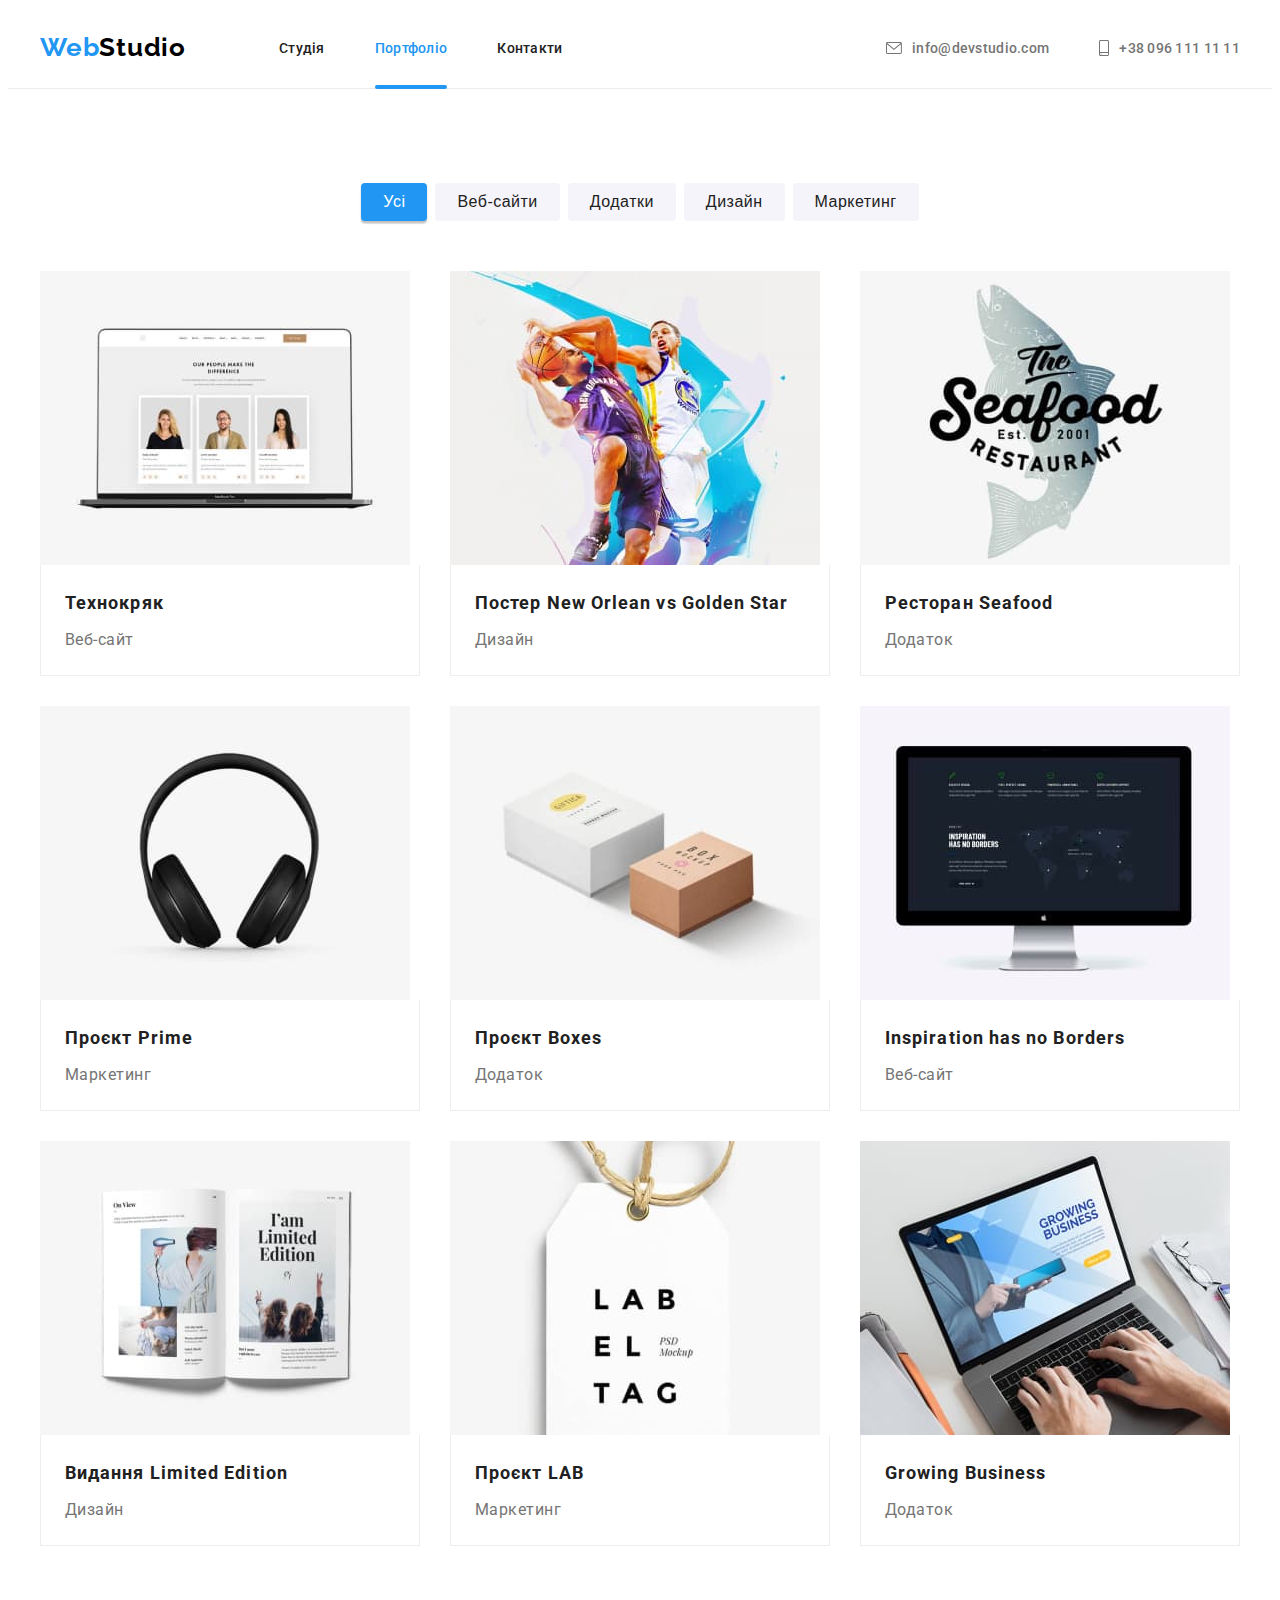
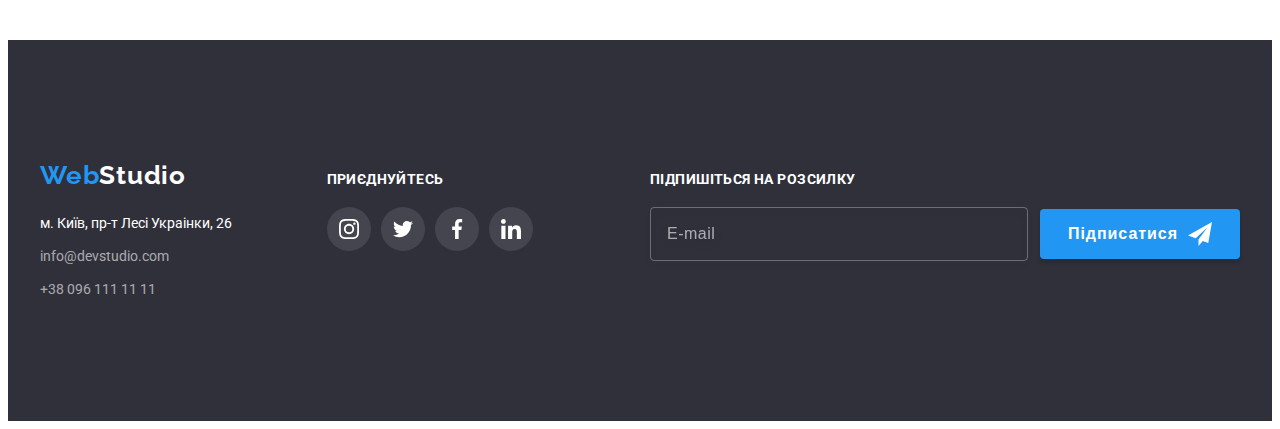
==== commit 565d2ef4: "fix btn in footer-form" ====
--- a/portfolio.html
+++ b/portfolio.html
@@ -295,6 +295,7 @@
     </main>
     <!-- FOOTER OF SITE -->
     <footer class="part-footer">
+			<footer class="part-footer">
 			<div class="part-footer__container container">
 				<div class="footer-address-field">
 					<!-- логотип -->
@@ -379,9 +380,9 @@
 					<span class="subscription__title">Підпишіться на розсилку</span>
 					<form class="form-subscription">
 						<input type="email" name="email" class="form-subscription__input" aria-label="Email" placeholder="E-mail" required />
-						<button type="submit" class="btn-subscribe button"
+						<button type="submit" class="form-subscription__btn button"
 							>Підписатися
-							<svg class="btn-subscribe__icon" width="24" height="24">
+							<svg class="form-subscription__icon" width="24" height="24">
 								<use href="./images/icons.svg#icon-send"></use>
 							</svg>
 						</button>
@@ -389,5 +390,6 @@
 				</div>
 			</div>
 		</footer>
+		</footer>
   </body>
 </html>
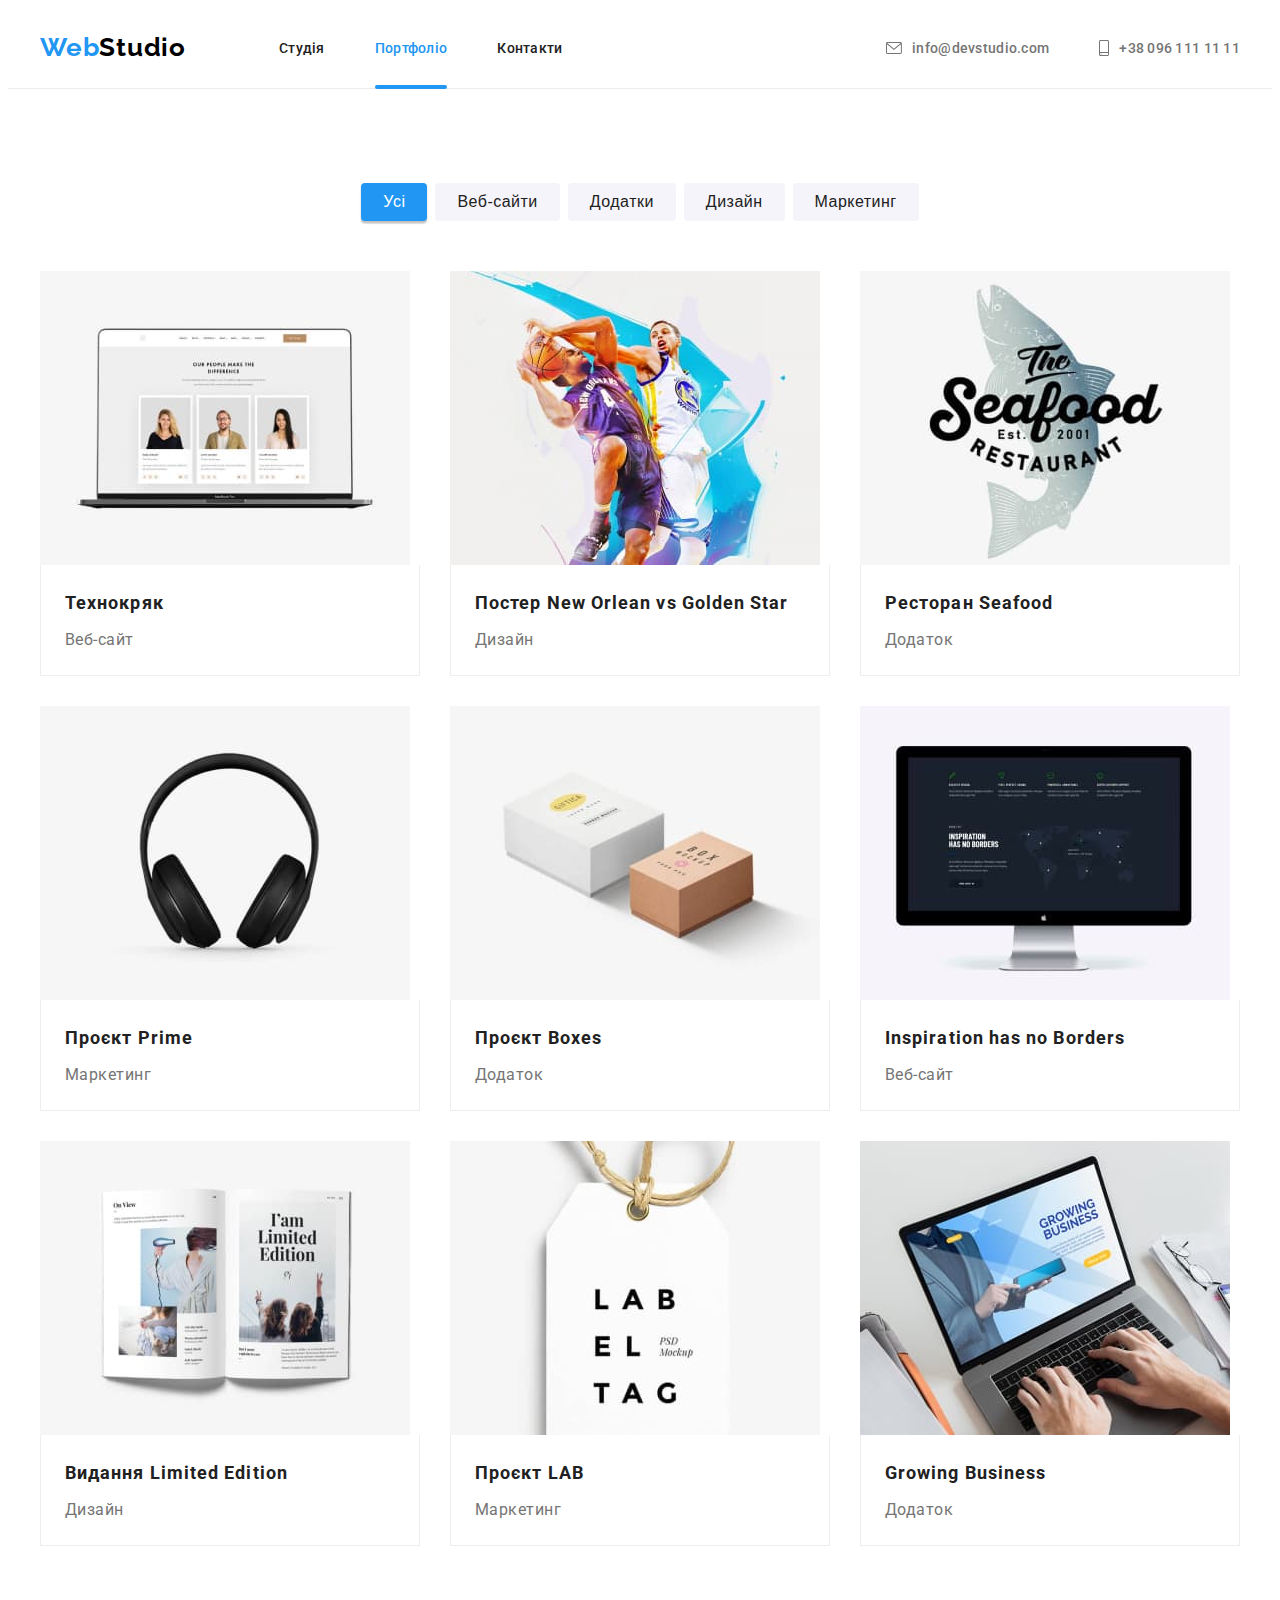
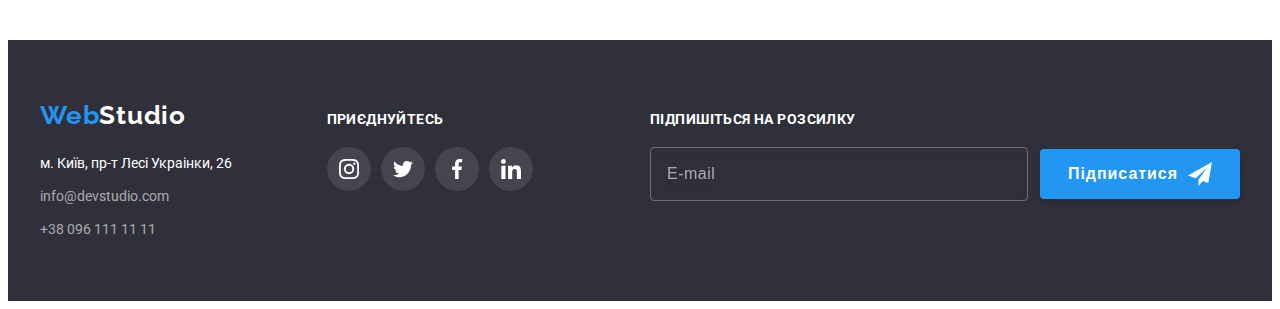
==== commit 0f4d74c2: "change name modifier in footer" ====
--- a/portfolio.html
+++ b/portfolio.html
@@ -295,7 +295,6 @@
     </main>
     <!-- FOOTER OF SITE -->
     <footer class="part-footer">
-			<footer class="part-footer">
 			<div class="part-footer__container container">
 				<div class="footer-address-field">
 					<!-- логотип -->
@@ -327,7 +326,7 @@
 					<ul class="soc-network list">
 						<li class="soc-network__item">
 							<a
-								class="soc-network__link link soc-network__link--gray-white"
+								class="soc-network__link link soc-network__link--bottom"
 								href="#"
 								target="_blank"
 								rel="noopener noreferrer nofollow"
@@ -339,7 +338,7 @@
 						</li>
 						<li class="soc-network__item">
 							<a
-								class="soc-network__link link soc-network__link--gray-white"
+								class="soc-network__link link soc-network__link--bottom"
 								href="#"
 								target="_blank"
 								rel="noopener noreferrer nofollow"
@@ -351,7 +350,7 @@
 						</li>
 						<li class="soc-network__item">
 							<a
-								class="soc-network__link link soc-network__link--gray-white"
+								class="soc-network__link link soc-network__link--bottom"
 								href="#"
 								target="_blank"
 								rel="noopener noreferrer nofollow"
@@ -363,7 +362,7 @@
 						</li>
 						<li class="soc-network__item">
 							<a
-								class="soc-network__link link soc-network__link--gray-white"
+								class="soc-network__link link soc-network__link--bottom"
 								href="#"
 								target="_blank"
 								rel="noopener noreferrer nofollow"
@@ -390,6 +389,5 @@
 				</div>
 			</div>
 		</footer>
-		</footer>
   </body>
 </html>
--- a/css/portfolio.min.css
+++ b/css/portfolio.min.css
@@ -1 +1 @@
-:root{--main-bg-color: #ffffff;--bg-hero-color: #c4c4c4;--border-bg-color: #2f303a;--section-team-bg-color: #f5f4fa;--main-text-color: #757575;--secondary-text-color: #212121;--accent-color: #2196f3;--secondary-accent-color: #188ce8;--benefits-box-color: #f5f4fa;--filter-btn-bg-color: #f5f4fa;--logo-part-color: #000000;--hero-title-color: #ffffff;--btn-text-color: #ffffff;--activity-text-color: #ffffff;--logo-footer-color: #ffffff;--footer-text-color: #ffffff;--contact-footer-color: rgba(255, 255, 255, 0.6);--bg-footer-icons: rgba(255, 255, 255, 0.1);--border-header-color: #ececec;--border-project-color: #eeeeee;--soc-network-color: #afb1b8;--secondary-social-color: #ffffff;--bg-social-color: #ffffff;--border-clients-color: #afb1b8;--team-card-shadow: 0px 1px 3px rgba(0, 0, 0, 0.12), 0px 1px 1px rgba(0, 0, 0, 0.14), 0px 2px 1px rgba(0, 0, 0, 0.2);--filter-btn-shadow: 0px 3px 1px rgba(0, 0, 0, 0.1), 0px 1px 2px rgba(0, 0, 0, 0.08), 0px 2px 2px rgba(0, 0, 0, 0.12);--projects-card-shadow: 0px 1px 1px rgba(0, 0, 0, 0.12), 0px 4px 4px rgba(0, 0, 0, 0.06), 1px 4px 6px rgba(0, 0, 0, 0.16);--btn-hero-shadow: 0px 4px 4px rgba(0, 0, 0, 0.15);--cubic: cubic-bezier(0.4, 0, 0.2, 1);--modal-bg-color: #ffffff;--project-overlay-color: #ffffff;--modal-shadow: 0px 1px 3px rgba(0, 0, 0, 0.12), 0px 1px 1px rgba(0, 0, 0, 0.14), 0px 2px 1px rgba(0, 0, 0, 0.2);--overlay-bg-color: rgba(33, 150, 243, 0.9);--main-form-color: #757575}body{font-family:"Roboto",sans-serif;font-weight:400;background-color:var(--main-bg-color);color:var(--main-text-color)}.is-hidden{opacity:0;visibility:hidden;pointer-events:none}h1,h2,h3,h4,h5,h6,p{margin:0}img{display:block;max-width:100%;height:auto}address{font-style:normal}.button{border:none;border-radius:4px;cursor:pointer}.list{padding:0;margin:0;list-style:none}.link{text-decoration:none;color:inherit}.visually-hidden{position:absolute;white-space:nowrap;width:1px;height:1px;overflow:hidden;border:0;padding:0;clip:rect(0 0 0 0);-webkit-clip-path:inset(50%);clip-path:inset(50%);margin:-1px}.section{padding-top:94px;padding-bottom:94px}.container{width:1200px;padding-left:15px;padding-right:15px;margin:0 auto}.logo{font-family:"Raleway",sans-serif;font-weight:700;font-size:26px;line-height:1.1923076923;letter-spacing:.03em;color:var(--accent-color)}.hero__btn,.form-subscription__btn,.main-form__btn{width:200px;height:50px;font-weight:700;font-size:16px;line-height:1.875;display:flex;align-items:center;justify-content:center;text-align:center;letter-spacing:.06em;color:var(--btn-text-color);background-color:var(--accent-color);box-shadow:var(--btn-hero-shadow);transition:background-color 250ms var(--cubic)}.btn-hero:hover,.btn-hero:focus,.form-subscription__btn:hover,.form-subscription__btn:focus,.main-form__btn:hover,.main-form__btn:focus{background-color:var(--secondary-accent-color)}.soc-network{display:flex;justify-content:center;gap:10px}.soc-network__item{width:44px;height:44px}.soc-network__link{width:100%;height:100%;display:flex;justify-content:center;align-items:center;border-radius:50%;color:#afb1b8;transition:background-color 250ms var(--cubic),color 250ms var(--cubic)}.soc-network__link:hover,.soc-network__link:focus{background-color:var(--accent-color);color:#fff}.soc-network__icon{fill:currentColor}.part-header{border-bottom:1px solid var(--border-header-color)}.part-header__container{display:flex}.part-header__nav{margin-right:auto;display:flex;align-items:center}.site-nav{display:flex;gap:50px}.auth-contacts{display:flex;gap:50px;align-items:center}.logo--black{color:var(--logo-part-color)}.page-header__logo{margin-right:93px;padding-top:24px;padding-bottom:25px}.site-nav__link,.auth-contacts__link{display:flex;padding:32px 0}.site-nav__link{position:relative;font-weight:500;font-size:14px;line-height:1.1428571429;letter-spacing:.02em;color:var(--secondary-text-color);transition:color 250ms var(--cubic)}.site-nav__link:hover,.site-nav__link:focus,.site-nav__link.site-nav__link--current{color:var(--accent-color)}.site-nav__link::after,.site-nav__link.site-nav__link--current::after{content:"";position:absolute;left:0;bottom:-1px;width:100%;height:4px;display:flex;background-color:var(--accent-color);border-radius:2px;transform:scaleX(0);transition:transform 250ms var(--cubic)}.site-nav__link:hover::after,.site-nav__link:focus::after,.site-nav__link.site-nav__link--current::after{transform:scaleX(1)}.auth-contacts__link{font-weight:500;font-size:14px;line-height:1.1428571429;letter-spacing:.02em;color:var(--main-text-color);align-items:center;transition:color 250ms var(--cubic)}.auth-contacts__link:hover,.auth-contacts__link:focus{color:var(--accent-color)}.auth-contacts__icon{fill:currentColor;margin-right:10px}.filter-set{margin-bottom:50px;display:flex;justify-content:center;align-items:center;gap:8px}.filter-btn{padding:6px 22px;display:block;font-weight:500;font-size:16px;line-height:1.625;text-align:center;letter-spacing:.03em;color:var(--secondary-text-color);background-color:var(--filter-btn-bg-color);transition:color 250ms var(--cubic),background-color 250ms var(--cubic),box-shadow 250ms var(--cubic)}.filter-btn:hover,.filter-btn:focus,.filter-btn.current{color:var(--btn-text-color);background-color:var(--accent-color);box-shadow:var(--filter-btn-shadow)}.card-set{display:flex;flex-wrap:wrap;gap:30px}.card-set>.item{width:calc((100% - 60px)/3)}.project-link{display:block;transition:box-shadow 250ms var(--cubic)}.project-link:hover,.project-link:focus{box-shadow:var(--projects-card-shadow)}.project-wrap{position:relative;overflow:hidden}.project-text{position:absolute;top:0;left:0;width:100%;height:100%;padding:63px 24px;font-size:18px;line-height:1.5555555556;letter-spacing:.03em;color:var(--project-overlay-color);background-color:var(--overlay-bg-color);transform:translateY(100%);transition:transform 250ms var(--cubic)}.project-link:hover .project-text,.project-link:focus .project-text{transform:translateY(0)}.card-content{padding:20px 24px;border:1px solid var(--border-project-color);border-top:0}.card-heading{margin-bottom:4px;font-size:18px;line-height:2;letter-spacing:.06em;color:var(--secondary-text-color)}.project-doing{font-size:16px;line-height:1.875;letter-spacing:.03em;color:var(--main-text-color)}.part-footer{padding:60px 0;background-color:var(--border-bg-color)}.part-footer__container{display:flex;align-items:baseline;justify-content:space-between}.footer-address-field{margin-right:70px}.page-footer__logo{display:block;margin-bottom:20px}.logo--white{color:var(--logo-footer-color)}.auth-address__item:not(:last-child){margin-bottom:9px}.auth-address__link{font-size:14px;line-height:1.7142857143;color:var(--contact-footer-color);transition:color 250ms var(--cubic)}.auth-address__link:hover,.auth-address__link:focus{color:var(--accent-color)}.auth-address__link--white{color:var(--footer-text-color)}.soc-invite{margin-right:93px}.soc-invite__title{display:block;margin-bottom:20px;font-weight:700;font-size:14px;line-height:1.1428571429;letter-spacing:.03em;text-transform:uppercase;color:var(--footer-text-color)}.soc-network__link--gray-white{color:#fff;background-color:rgba(255,255,255,.1)}.subscription{display:block}.subscription__title{display:block;margin-bottom:20px;font-weight:700;font-size:14px;line-height:1.1428571429;letter-spacing:.03em;text-transform:uppercase;color:var(--footer-text-color)}.form-subscription{display:flex;align-items:center;gap:12px}.form-subscription__input{width:358px;height:50px;padding-left:16px;font-size:16px;line-height:1.25;letter-spacing:.03em;background-color:inherit;outline:rgba(0,0,0,0);color:rgba(255,255,255,.6);border:1px solid rgba(255,255,255,.3);filter:drop-shadow(0px 4px 4px rgba(0, 0, 0, 0.15));border-radius:4px;transition:border-color 250ms var(--cubic)}.form-subscription__input::-moz-placeholder{font-size:16px;line-height:1.25;letter-spacing:.03em;align-items:center;color:rgba(255,255,255,.6)}.form-subscription__input:-ms-input-placeholder{font-size:16px;line-height:1.25;letter-spacing:.03em;align-items:center;color:rgba(255,255,255,.6)}.form-subscription__input::placeholder{font-size:16px;line-height:1.25;letter-spacing:.03em;align-items:center;color:rgba(255,255,255,.6)}.form-subscription__input:focus,.form-subscription__input:hover{border-color:var(--accent-color)}.form-subscription__icon{margin-left:10px;fill:currentColor}/*# sourceMappingURL=portfolio.min.css.map */+:root{--main-bg-color: #ffffff;--bg-hero-color: #c4c4c4;--border-bg-color: #2f303a;--section-team-bg-color: #f5f4fa;--main-text-color: #757575;--secondary-text-color: #212121;--accent-color: #2196f3;--secondary-accent-color: #188ce8;--benefits-box-color: #f5f4fa;--filter-btn-bg-color: #f5f4fa;--logo-part-color: #000000;--hero-title-color: #ffffff;--btn-text-color: #ffffff;--activity-text-color: #ffffff;--logo-footer-color: #ffffff;--footer-text-color: #ffffff;--contact-footer-color: rgba(255, 255, 255, 0.6);--bg-footer-icons: rgba(255, 255, 255, 0.1);--border-header-color: #ececec;--border-project-color: #eeeeee;--soc-network-color: #afb1b8;--secondary-social-color: #ffffff;--bg-social-color: #ffffff;--border-clients-color: #afb1b8;--team-card-shadow: 0px 1px 3px rgba(0, 0, 0, 0.12), 0px 1px 1px rgba(0, 0, 0, 0.14), 0px 2px 1px rgba(0, 0, 0, 0.2);--filter-btn-shadow: 0px 3px 1px rgba(0, 0, 0, 0.1), 0px 1px 2px rgba(0, 0, 0, 0.08), 0px 2px 2px rgba(0, 0, 0, 0.12);--projects-card-shadow: 0px 1px 1px rgba(0, 0, 0, 0.12), 0px 4px 4px rgba(0, 0, 0, 0.06), 1px 4px 6px rgba(0, 0, 0, 0.16);--btn-hero-shadow: 0px 4px 4px rgba(0, 0, 0, 0.15);--cubic: cubic-bezier(0.4, 0, 0.2, 1);--modal-bg-color: #ffffff;--project-overlay-color: #ffffff;--modal-shadow: 0px 1px 3px rgba(0, 0, 0, 0.12), 0px 1px 1px rgba(0, 0, 0, 0.14), 0px 2px 1px rgba(0, 0, 0, 0.2);--overlay-bg-color: rgba(33, 150, 243, 0.9);--main-form-color: #757575}body{font-family:"Roboto",sans-serif;font-weight:400;background-color:var(--main-bg-color);color:var(--main-text-color)}.is-hidden{opacity:0;visibility:hidden;pointer-events:none}h1,h2,h3,h4,h5,h6,p{margin:0}img{display:block;max-width:100%;height:auto}address{font-style:normal}.button{border:none;border-radius:4px;cursor:pointer}.list{padding:0;margin:0;list-style:none}.link{text-decoration:none;color:inherit}.visually-hidden{position:absolute;white-space:nowrap;width:1px;height:1px;overflow:hidden;border:0;padding:0;clip:rect(0 0 0 0);-webkit-clip-path:inset(50%);clip-path:inset(50%);margin:-1px}.section{padding-top:94px;padding-bottom:94px}.container{width:1200px;padding-left:15px;padding-right:15px;margin:0 auto}.logo{font-family:"Raleway",sans-serif;font-weight:700;font-size:26px;line-height:1.1923076923;letter-spacing:.03em;color:var(--accent-color)}.hero__btn,.form-subscription__btn,.main-form__btn{width:200px;height:50px;font-weight:700;font-size:16px;line-height:1.875;display:flex;align-items:center;justify-content:center;text-align:center;letter-spacing:.06em;color:var(--btn-text-color);background-color:var(--accent-color);box-shadow:var(--btn-hero-shadow);transition:background-color 250ms var(--cubic)}.btn-hero:hover,.btn-hero:focus,.form-subscription__btn:hover,.form-subscription__btn:focus,.main-form__btn:hover,.main-form__btn:focus{background-color:var(--secondary-accent-color)}.soc-network{display:flex;justify-content:center;gap:10px}.soc-network__item{width:44px;height:44px}.soc-network__link{width:100%;height:100%;display:flex;justify-content:center;align-items:center;border-radius:50%;color:#afb1b8;transition:background-color 250ms var(--cubic),color 250ms var(--cubic)}.soc-network__link:hover,.soc-network__link:focus{background-color:var(--accent-color);color:#fff}.soc-network__icon{fill:currentColor}.part-header{border-bottom:1px solid var(--border-header-color)}.part-header__container{display:flex}.logo--black{color:var(--logo-part-color)}.page-header__logo{margin-right:93px;padding-top:24px;padding-bottom:25px}.part-header__nav{margin-right:auto;display:flex;align-items:center}.site-nav{display:flex;gap:50px}.auth-contacts{display:flex;gap:50px;align-items:center}.site-nav__link,.auth-contacts__link{display:flex;padding:32px 0}.site-nav__link{position:relative;font-weight:500;font-size:14px;line-height:1.1428571429;letter-spacing:.02em;color:var(--secondary-text-color);transition:color 250ms var(--cubic)}.site-nav__link:hover,.site-nav__link:focus,.site-nav__link.site-nav__link--current{color:var(--accent-color)}.site-nav__link::after,.site-nav__link.site-nav__link--current::after{content:"";position:absolute;left:0;bottom:-1px;width:100%;height:4px;display:flex;background-color:var(--accent-color);border-radius:2px;transform:scaleX(0);transition:transform 250ms var(--cubic)}.site-nav__link:hover::after,.site-nav__link:focus::after,.site-nav__link.site-nav__link--current::after{transform:scaleX(1)}.auth-contacts__link{font-weight:500;font-size:14px;line-height:1.1428571429;letter-spacing:.02em;color:var(--main-text-color);align-items:center;transition:color 250ms var(--cubic)}.auth-contacts__link:hover,.auth-contacts__link:focus{color:var(--accent-color)}.auth-contacts__icon{fill:currentColor;margin-right:10px}.filter-set{margin-bottom:50px;display:flex;justify-content:center;align-items:center;gap:8px}.filter-btn{padding:6px 22px;display:block;font-weight:500;font-size:16px;line-height:1.625;text-align:center;letter-spacing:.03em;color:var(--secondary-text-color);background-color:var(--filter-btn-bg-color);transition:color 250ms var(--cubic),background-color 250ms var(--cubic),box-shadow 250ms var(--cubic)}.filter-btn:hover,.filter-btn:focus,.filter-btn.current{color:var(--btn-text-color);background-color:var(--accent-color);box-shadow:var(--filter-btn-shadow)}.card-set{display:flex;flex-wrap:wrap;gap:30px}.card-set>.item{width:calc((100% - 60px)/3)}.project-link{display:block;transition:box-shadow 250ms var(--cubic)}.project-link:hover,.project-link:focus{box-shadow:var(--projects-card-shadow)}.project-wrap{position:relative;overflow:hidden}.project-text{position:absolute;top:0;left:0;width:100%;height:100%;padding:63px 24px;font-size:18px;line-height:1.5555555556;letter-spacing:.03em;color:var(--project-overlay-color);background-color:var(--overlay-bg-color);transform:translateY(100%);transition:transform 250ms var(--cubic)}.project-link:hover .project-text,.project-link:focus .project-text{transform:translateY(0)}.card-content{padding:20px 24px;border:1px solid var(--border-project-color);border-top:0}.card-heading{margin-bottom:4px;font-size:18px;line-height:2;letter-spacing:.06em;color:var(--secondary-text-color)}.project-doing{font-size:16px;line-height:1.875;letter-spacing:.03em;color:var(--main-text-color)}.part-footer{padding:60px 0;background-color:var(--border-bg-color)}.part-footer__container{display:flex;align-items:baseline;justify-content:space-between}.footer-address-field{margin-right:70px}.page-footer__logo{display:block;margin-bottom:20px}.logo--white{color:var(--logo-footer-color)}.auth-address__item:not(:last-child){margin-bottom:9px}.auth-address__link{font-size:14px;line-height:1.7142857143;color:var(--contact-footer-color);transition:color 250ms var(--cubic)}.auth-address__link:hover,.auth-address__link:focus{color:var(--accent-color)}.auth-address__link--white{color:var(--footer-text-color)}.soc-invite{margin-right:93px}.soc-invite__title{display:block;margin-bottom:20px;font-weight:700;font-size:14px;line-height:1.1428571429;letter-spacing:.03em;text-transform:uppercase;color:var(--footer-text-color)}.soc-network__link--bottom{color:#fff;background-color:rgba(255,255,255,.1)}.subscription{display:block}.subscription__title{display:block;margin-bottom:20px;font-weight:700;font-size:14px;line-height:1.1428571429;letter-spacing:.03em;text-transform:uppercase;color:var(--footer-text-color)}.form-subscription{display:flex;align-items:center;gap:12px}.form-subscription__input{width:358px;height:50px;padding-left:16px;font-size:16px;line-height:1.25;letter-spacing:.03em;background-color:inherit;outline:rgba(0,0,0,0);color:rgba(255,255,255,.6);border:1px solid rgba(255,255,255,.3);filter:drop-shadow(0px 4px 4px rgba(0, 0, 0, 0.15));border-radius:4px;transition:border-color 250ms var(--cubic)}.form-subscription__input::-moz-placeholder{font-size:16px;line-height:1.25;letter-spacing:.03em;align-items:center;color:rgba(255,255,255,.6)}.form-subscription__input:-ms-input-placeholder{font-size:16px;line-height:1.25;letter-spacing:.03em;align-items:center;color:rgba(255,255,255,.6)}.form-subscription__input::placeholder{font-size:16px;line-height:1.25;letter-spacing:.03em;align-items:center;color:rgba(255,255,255,.6)}.form-subscription__input:focus,.form-subscription__input:hover{border-color:var(--accent-color)}.form-subscription__icon{margin-left:10px;fill:currentColor}/*# sourceMappingURL=portfolio.min.css.map */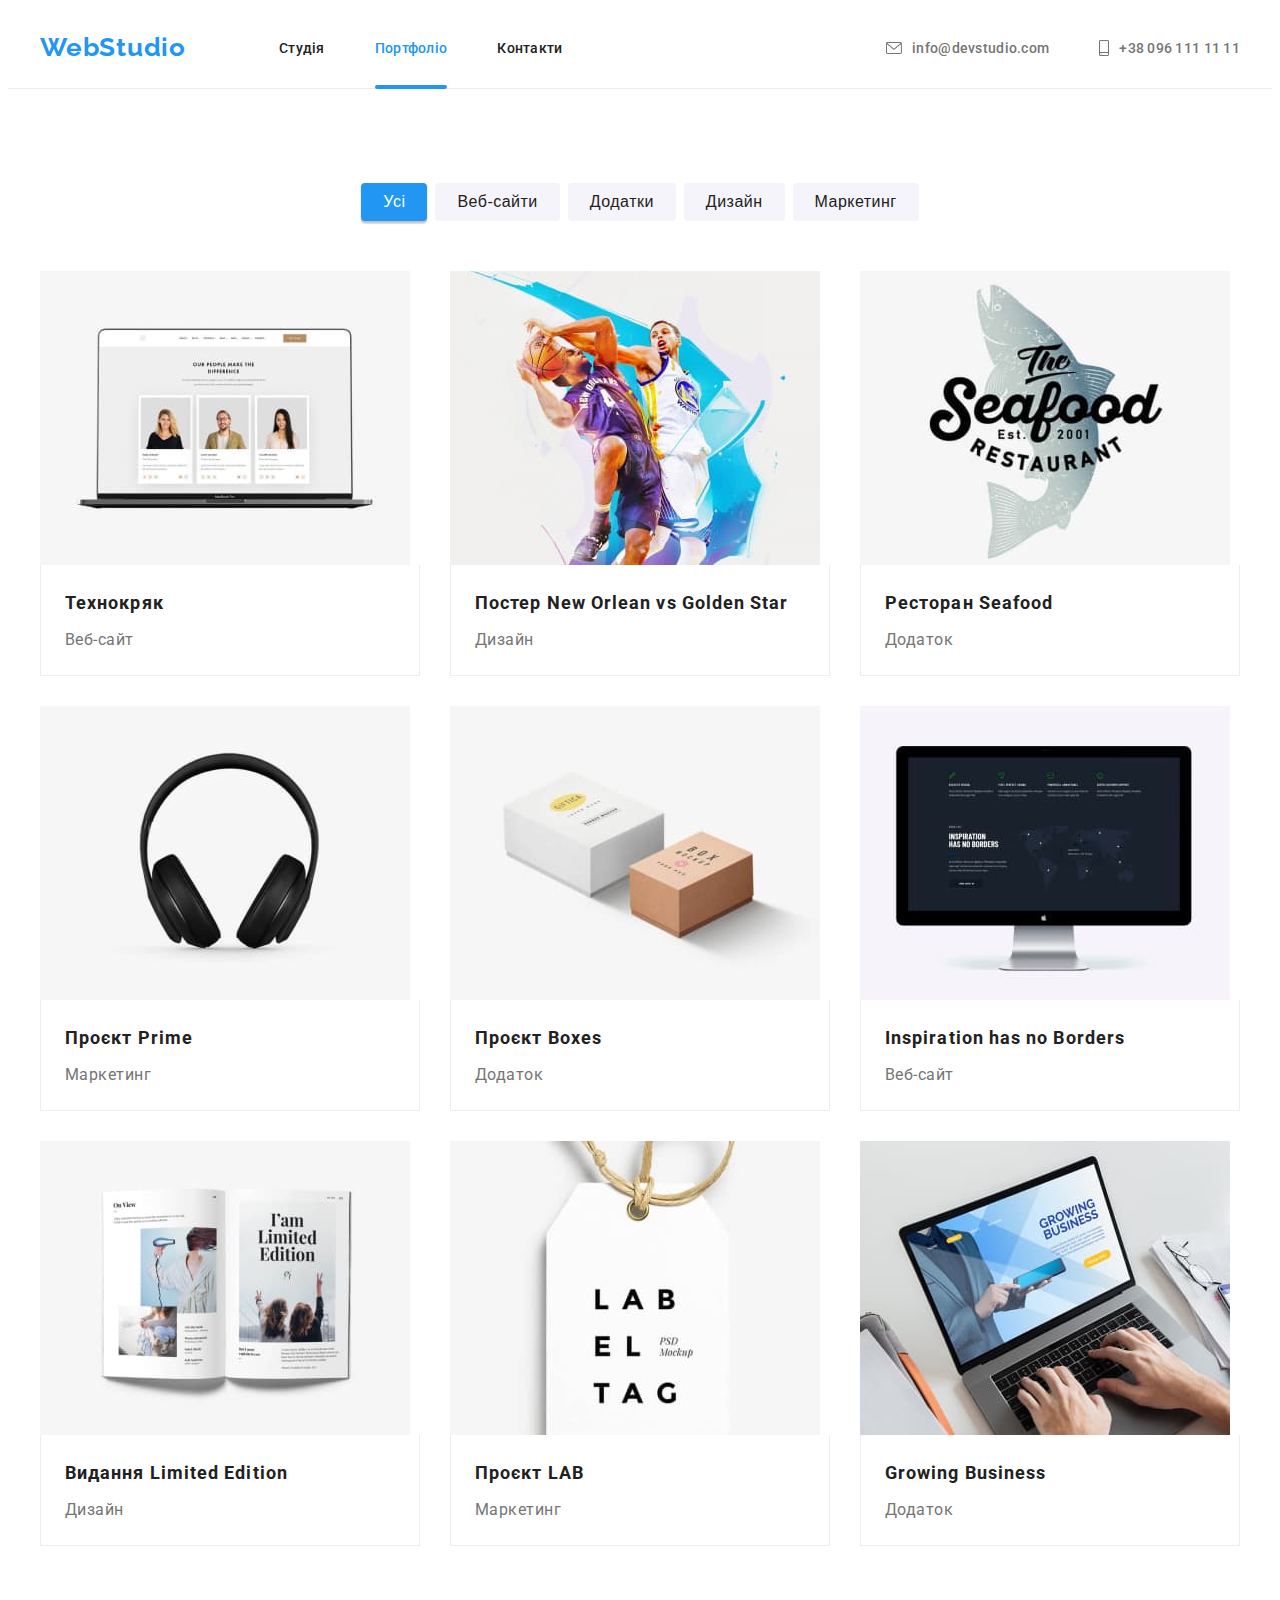
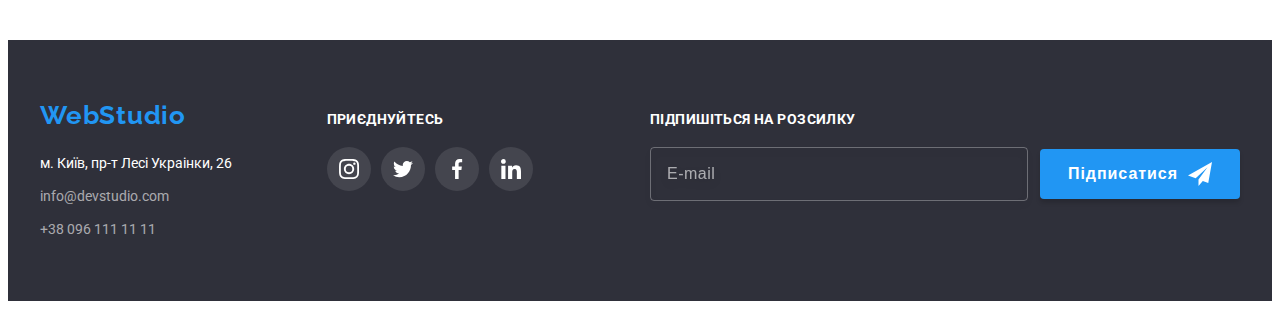
==== commit 637b2d1e: "add section title, rename class" ====
--- a/portfolio.html
+++ b/portfolio.html
@@ -18,21 +18,28 @@
       crossorigin="anonymous"
       referrerpolicy="no-referrer"
     />
-    <link rel="stylesheet" href="./css/styles.css" />
-    <link rel="stylesheet" href="./css/portfolio.min.css"/>
+    <link rel="stylesheet" href="./css/main.min.css" />
   </head>
   <body>
     <!-- HEADER OF SITE -->
     <header class="part-header">
 			<div class="part-header__container container">
-					<!-- логотип -->
-					<a href="./index.html" class="logo page-header__logo link" lang="en">Web<span class="logo--black">Studio</span> </a>
-					<!-- навігація сайту -->
-        <nav class="part-header__nav">
-					<ul class="site-nav list">
-						<li class="site-nav__item"><a href="./index.html" class="site-nav__link link">Студія</a></li>
-						<li class="site-nav__item"><a href="./portfolio.html" class="site-nav__link link site-nav__link--current">Портфоліо</a></li>
-						<li class="site-nav__item"><a href="#" class="site-nav__link link">Контакти</a></li>
+				<!-- логотип -->
+				<a href="./index.html" class="logo page-header__logo link" lang="en"
+					>Web<span class="logo--black">Studio</span>
+				</a>
+				<!-- навігація сайту -->
+				<nav class="part-header__nav">
+					<ul class="menu list">
+						<li class="menu__item">
+							<a href="./index.html" class="menu__link link">Студія</a>
+						</li>
+						<li class="menu__item">
+							<a href="./portfolio.html" class="menu__link link menu__link--current">Портфоліо</a>
+						</li>
+						<li class="menu__item">
+							<a href="#" class="menu__link link">Контакти</a>
+						</li>
 					</ul>
 				</nav>
 				<!-- контактна інформація -->
@@ -42,16 +49,16 @@
 							<svg class="auth-contacts__icon" width="16" height="12">
 								<use href="./images/icons.svg#icon-envelope"></use>
 							</svg>
-							info@devstudio.com</a
-						>
+							info@devstudio.com
+						</a>
 					</li>
 					<li class="auth-contacts__item">
-						<a href="tel:+380961111111" class="auth-contacts__link link"
-							><svg class="auth-contacts__icon" width="10" height="16">
+						<a href="tel:+380961111111" class="auth-contacts__link link">
+							<svg class="auth-contacts__icon" width="10" height="16">
 								<use href="./images/icons.svg#icon-smartphone"></use>
 							</svg>
-							+38 096 111 11 11</a
-						>
+							+38 096 111 11 11
+						</a>
 					</li>
 				</ul>
 			</div>
@@ -379,7 +386,7 @@
 					<span class="subscription__title">Підпишіться на розсилку</span>
 					<form class="form-subscription">
 						<input type="email" name="email" class="form-subscription__input" aria-label="Email" placeholder="E-mail" required />
-						<button type="submit" class="form-subscription__btn button"
+						<button type="submit" class="subscribe-btn button"
 							>Підписатися
 							<svg class="form-subscription__icon" width="24" height="24">
 								<use href="./images/icons.svg#icon-send"></use>
--- a/css/main.min.css
+++ b/css/main.min.css
@@ -0,0 +1 @@
+:root{--main-bg-color: #ffffff;--bg-hero-color: #c4c4c4;--border-bg-color: #2f303a;--section-team-bg-color: #f5f4fa;--main-text-color: #757575;--secondary-text-color: #212121;--accent-color: #2196f3;--secondary-accent-color: #188ce8;--benefits-box-color: #f5f4fa;--filter-btn-bg-color: #f5f4fa;--logo-part-color: #000000;--hero-title-color: #ffffff;--btn-text-color: #ffffff;--activity-text-color: #ffffff;--logo-footer-color: #ffffff;--footer-text-color: #ffffff;--contact-footer-color: rgba(255, 255, 255, 0.6);--bg-footer-icons: rgba(255, 255, 255, 0.1);--border-header-color: #ececec;--border-project-color: #eeeeee;--soc-network-color: #afb1b8;--secondary-social-color: #ffffff;--bg-social-color: #ffffff;--border-clients-color: #afb1b8;--team-card-shadow: 0px 1px 3px rgba(0, 0, 0, 0.12), 0px 1px 1px rgba(0, 0, 0, 0.14), 0px 2px 1px rgba(0, 0, 0, 0.2);--filter-btn-shadow: 0px 3px 1px rgba(0, 0, 0, 0.1), 0px 1px 2px rgba(0, 0, 0, 0.08), 0px 2px 2px rgba(0, 0, 0, 0.12);--projects-card-shadow: 0px 1px 1px rgba(0, 0, 0, 0.12), 0px 4px 4px rgba(0, 0, 0, 0.06), 1px 4px 6px rgba(0, 0, 0, 0.16);--btn-hero-shadow: 0px 4px 4px rgba(0, 0, 0, 0.15);--cubic: cubic-bezier(0.4, 0, 0.2, 1);--modal-bg-color: #ffffff;--project-overlay-color: #ffffff;--modal-shadow: 0px 1px 3px rgba(0, 0, 0, 0.12), 0px 1px 1px rgba(0, 0, 0, 0.14), 0px 2px 1px rgba(0, 0, 0, 0.2);--overlay-bg-color: rgba(33, 150, 243, 0.9);--main-form-color: #757575}body{font-family:"Roboto",sans-serif;font-weight:400;background-color:var(--main-bg-color);color:var(--main-text-color)}.is-hidden{opacity:0;visibility:hidden;pointer-events:none}h1,h2,h3,h4,h5,h6,p{margin:0}img{display:block;max-width:100%;height:auto}address{font-style:normal}.button{border:none;border-radius:4px;cursor:pointer}.list{padding:0;margin:0;list-style:none}.link{text-decoration:none;color:inherit}.visually-hidden{position:absolute;white-space:nowrap;width:1px;height:1px;overflow:hidden;border:0;padding:0;clip:rect(0 0 0 0);-webkit-clip-path:inset(50%);clip-path:inset(50%);margin:-1px}.section{padding-top:94px;padding-bottom:94px}.container{width:1200px;padding-left:15px;padding-right:15px;margin:0 auto}.logo{font-family:"Raleway",sans-serif;font-weight:700;font-size:26px;line-height:1.1923076923;letter-spacing:.03em;color:var(--accent-color)}.hero-btn,.subscribe-btn,.main-form-btn{width:200px;height:50px;font-weight:700;font-size:16px;line-height:1.875;display:flex;align-items:center;justify-content:center;text-align:center;letter-spacing:.06em;color:var(--btn-text-color);background-color:var(--accent-color);box-shadow:var(--btn-hero-shadow);transition:background-color 250ms var(--cubic)}.hero-btn:hover,.hero-btn:focus,.subscribe-btn:hover,.subscribe-btn:focus,.main-form-btn:hover,.main-form-btn:focus{background-color:var(--secondary-accent-color)}.soc-network{display:flex;justify-content:center;gap:10px}.soc-network__item{width:44px;height:44px}.soc-network__link{width:100%;height:100%;display:flex;justify-content:center;align-items:center;border-radius:50%;color:#afb1b8;transition:background-color 250ms var(--cubic),color 250ms var(--cubic)}.soc-network__link:hover,.soc-network__link:focus{background-color:var(--accent-color);color:#fff}.soc-network__icon{fill:currentColor}.section-title{margin-bottom:50px;font-size:36px;line-height:1.1666666667;text-align:center;letter-spacing:.03em;color:var(--secondary-text-color)}.part-header{border-bottom:1px solid var(--border-header-color)}.part-header__container{display:flex}.logo__black{color:var(--logo-part-color)}.page-header__logo{margin-right:93px;padding-top:24px;padding-bottom:25px}.part-header__nav{margin-right:auto;display:flex;align-items:center}.menu{display:flex;gap:50px}.auth-contacts{display:flex;gap:50px;align-items:center}.menu__link,.auth-contacts__link{display:flex;padding:32px 0}.menu__link{position:relative;font-weight:500;font-size:14px;line-height:1.1428571429;letter-spacing:.02em;color:var(--secondary-text-color);transition:color 250ms var(--cubic)}.menu__link:hover,.menu__link:focus,.menu__link.menu__link--current{color:var(--accent-color)}.menu__link::after,.menu__link.menu__link--current::after{content:"";position:absolute;left:0;bottom:-1px;width:100%;height:4px;display:flex;background-color:var(--accent-color);border-radius:2px;transform:scaleX(0);transition:transform 250ms var(--cubic)}.menu__link:hover::after,.menu__link:focus::after,.menu__link.menu__link--current::after{transform:scaleX(1)}.auth-contacts__link{font-weight:500;font-size:14px;line-height:1.1428571429;letter-spacing:.02em;color:var(--main-text-color);align-items:center;transition:color 250ms var(--cubic)}.auth-contacts__link:hover,.auth-contacts__link:focus{color:var(--accent-color)}.auth-contacts__icon{fill:currentColor;margin-right:10px}.page-hero{max-width:1600px;height:600px;padding:200px 0;margin:0 auto;background-color:var(--bg-hero-color);background-image:linear-gradient(rgba(47, 48, 58, 0.4), rgba(47, 48, 58, 0.4)),url(../images/hero-img.jpg);background-repeat:no-repeat;background-position:center}.page-hero__container{text-align:center;display:flex;flex-direction:column;justify-content:center;align-items:center}.page-hero__title{width:696px;margin-bottom:30px;font-weight:900;font-size:44px;line-height:1.3636363636;letter-spacing:.06em;text-transform:uppercase;color:var(--hero-title-color)}.benefits{display:flex;gap:30px}.benefits__item{flex-basis:calc((100% - 90px)/4)}.benefits__icon-wrap{display:flex;width:270px;height:120px;justify-content:center;align-items:center;margin-bottom:30px;background-color:var(--benefits-box-color);border-radius:4px}.benefits__title{margin-bottom:10px;font-size:14px;line-height:1.1428571429;letter-spacing:.03em;text-transform:uppercase;color:var(--secondary-text-color)}.benefits__text{font-size:14px;line-height:1.7142857143;letter-spacing:.03em;color:var(--main-text-color)}.activity{padding-top:0}.activity-list{display:flex;gap:30px}.activity-item{position:relative;flex-basis:calc((100% - 60px)/3)}.activity-item-wrap{position:absolute;right:0;bottom:0;width:100%;height:70px;display:flex;justify-content:center;align-items:center;background-color:rgba(47,48,58,.8)}.activity-item-title{font-weight:700;font-size:14px;line-height:1.1428571429;text-align:center;letter-spacing:.03em;text-transform:uppercase;color:var(--activity-text-color)}.page-team{background-color:var(--section-team-bg-color)}.team-member{display:flex;gap:30px}.team-member__item{flex-basis:calc((100% - 90px)/4);border-radius:0px 0px 4px 4px;background-color:var(--main-bg-color);box-shadow:var(--team-card-shadow)}.team-member__content{padding:30px 32px;text-align:center}.team-member__name{margin-bottom:10px;font-weight:500;font-size:16px;line-height:1.1875;text-align:center;letter-spacing:.03em;color:var(--secondary-text-color)}.team-member__pos{margin-bottom:16px;font-size:16px;line-height:1.1875;text-align:center;letter-spacing:.03em;color:var(--main-text-color)}.clients-list{display:flex;gap:30px}.client-item{width:170px;height:92px;flex-basis:calc((100% - 150px)/6)}.client-link{width:100%;height:100%;display:flex;justify-content:center;align-items:center;border:1px solid var(--border-clients-color);border-radius:4px;color:var(--soc-network-color);transition:color 250ms var(--cubic),border 250ms var(--cubic)}.client-link:hover,.client-link:focus{color:var(--accent-color);border:1px solid var(--accent-color)}.client-icon{fill:currentColor}.part-footer{padding:60px 0;background-color:var(--border-bg-color)}.part-footer__container{display:flex;align-items:baseline;justify-content:space-between}.footer-address-field{margin-right:70px}.page-footer__logo{display:block;margin-bottom:20px}.logo__white{color:var(--logo-footer-color)}.auth-address__item:not(:last-child){margin-bottom:9px}.auth-address__link{font-size:14px;line-height:1.7142857143;color:var(--contact-footer-color);transition:color 250ms var(--cubic)}.auth-address__link:hover,.auth-address__link:focus{color:var(--accent-color)}.auth-address__link--white{color:var(--footer-text-color)}.soc-invite{margin-right:93px}.soc-invite__title{display:block;margin-bottom:20px;font-weight:700;font-size:14px;line-height:1.1428571429;letter-spacing:.03em;text-transform:uppercase;color:var(--footer-text-color)}.soc-network__link--bottom{color:#fff;background-color:rgba(255,255,255,.1)}.subscription{display:block}.subscription__title{display:block;margin-bottom:20px;font-weight:700;font-size:14px;line-height:1.1428571429;letter-spacing:.03em;text-transform:uppercase;color:var(--footer-text-color)}.form-subscription{display:flex;align-items:center;gap:12px}.form-subscription__input{width:358px;height:50px;padding-left:16px;font-size:16px;line-height:1.25;letter-spacing:.03em;background-color:inherit;outline:rgba(0,0,0,0);color:rgba(255,255,255,.6);border:1px solid rgba(255,255,255,.3);filter:drop-shadow(0px 4px 4px rgba(0, 0, 0, 0.15));border-radius:4px;transition:border-color 250ms var(--cubic)}.form-subscription__input::-moz-placeholder{font-size:16px;line-height:1.25;letter-spacing:.03em;align-items:center;color:rgba(255,255,255,.6)}.form-subscription__input:-ms-input-placeholder{font-size:16px;line-height:1.25;letter-spacing:.03em;align-items:center;color:rgba(255,255,255,.6)}.form-subscription__input::placeholder{font-size:16px;line-height:1.25;letter-spacing:.03em;align-items:center;color:rgba(255,255,255,.6)}.form-subscription__input:focus,.form-subscription__input:hover{border-color:var(--accent-color)}.form-subscription__icon{margin-left:10px;fill:currentColor}.backdrop{position:fixed;top:0;width:100%;height:100%;opacity:1;background-color:rgba(0,0,0,.2);transition:opacity 250ms var(--cubic),visibility 250ms var(--cubic)}.modal{position:absolute;top:50%;left:50%;width:528px;min-height:581px;padding:40px;background-color:var(--modal-bg-color);border-radius:4px;box-shadow:var(--modal-shadow);transform:translate(-50%, -50%) scale(1);transition:transform 700ms var(--cubic)}.backdrop.is-hidden .modal{transform:translate(-50%, -50%) scale(1.5)}.modal__btn-close{position:absolute;top:8px;right:8px;width:30px;height:30px;display:flex;align-items:center;justify-content:center;background-color:var(--modal-bg-color);border:1px solid rgba(0,0,0,.1);border-radius:50%;cursor:pointer;transition:fill 250ms var(--cubic)}.modal__btn-close:hover,.modal__btn-close:focus{fill:var(--accent-color)}.modal__title{margin-bottom:12px;font-weight:700;font-size:20px;line-height:1.15;text-align:center;letter-spacing:.03em;color:#212121}.main-form__field{display:flex;flex-direction:column;margin-bottom:10px}.main-form__field:nth-of-type(4n){margin-bottom:20px}.main-form__label{margin-bottom:4px;font-size:12px;line-height:1.1666666667;letter-spacing:.01em;color:var(--main-form-color)}.main-form__wrap{position:relative}.main-form__input{width:100%;border:1px solid rgba(33,33,33,.2);border-radius:4px;outline:rgba(0,0,0,0);transition:border-color 250ms var(--cubic)}.main-form__input::-moz-placeholder{font-weight:400;font-size:12px;line-height:1.1666666667;letter-spacing:.01em;color:var(--main-form-color)}.main-form__input:-ms-input-placeholder{font-weight:400;font-size:12px;line-height:1.1666666667;letter-spacing:.01em;color:var(--main-form-color)}.main-form__input::placeholder{font-weight:400;font-size:12px;line-height:1.1666666667;letter-spacing:.01em;color:var(--main-form-color)}.main-form__input:focus,.main-form__input:hover{border-color:var(--accent-color)}.main-form__user{height:40px;padding:11px 12px 11px 42px}.main-form__icon{position:absolute;top:50%;left:12px;transform:translateY(-50%);transition:fill 250ms var(--cubic)}.main-form__input:not(:-moz-placeholder-shown)+.main-form__icon{fill:var(--accent-color)}.main-form__input:not(:-ms-input-placeholder)+.main-form__icon{fill:var(--accent-color)}.main-form__input:focus+.main-form__icon,.main-form__input:hover+.main-form__icon,.main-form__input:not(:placeholder-shown)+.main-form__icon{fill:var(--accent-color)}.main-form__comment{height:120px;padding:12px 16px;resize:none}.main-form__comment::-moz-placeholder{font-size:12px;line-height:1.1666666667;letter-spacing:.01em;color:rgba(117,117,117,.5)}.main-form__comment:-ms-input-placeholder{font-size:12px;line-height:1.1666666667;letter-spacing:.01em;color:rgba(117,117,117,.5)}.main-form__comment::placeholder{font-size:12px;line-height:1.1666666667;letter-spacing:.01em;color:rgba(117,117,117,.5)}.policy{margin-bottom:30px;display:flex;align-items:center;justify-content:center;gap:8px;font-size:14px;line-height:1.7142857143;letter-spacing:.03em;color:var(--main-text-color)}.policy__icon{fill:#fff;border:2px solid #212121;border-radius:2px;transition:border-color 250ms var(--cubic),background-color 250ms var(--cubic)}.policy__checkbox:checked+.policy__icon{border-color:rgba(0,0,0,0);background-color:var(--accent-color)}.policy__checkbox:focus+.policy__icon,.policy__checkbox:hover+.policy__icon{border-color:var(--accent-color);box-shadow:0px 2px 4px rgba(0,0,0,.3)}.policy__link{position:relative;font-size:14px;line-height:1.7142857143;letter-spacing:.03em;color:var(--accent-color);outline:rgba(0,0,0,0)}.policy__link::after{content:" ";position:absolute;bottom:5px;left:0;width:100%;height:1px;background-color:var(--accent-color)}.policy__link:focus::after,.policy__link:hover::after{box-shadow:0px 2px 4px rgba(4,13,30,.9)}.main-form__btn-wrap{display:flex;justify-content:center}.filter-set{margin-bottom:50px;display:flex;justify-content:center;align-items:center;gap:8px}.filter-btn{padding:6px 22px;display:block;font-weight:500;font-size:16px;line-height:1.625;text-align:center;letter-spacing:.03em;color:var(--secondary-text-color);background-color:var(--filter-btn-bg-color);transition:color 250ms var(--cubic),background-color 250ms var(--cubic),box-shadow 250ms var(--cubic)}.filter-btn:hover,.filter-btn:focus,.filter-btn.current{color:var(--btn-text-color);background-color:var(--accent-color);box-shadow:var(--filter-btn-shadow)}.card-set{display:flex;flex-wrap:wrap;gap:30px}.card-set>.item{width:calc((100% - 60px)/3)}.project-link{display:block;transition:box-shadow 250ms var(--cubic)}.project-link:hover,.project-link:focus{box-shadow:var(--projects-card-shadow)}.project-wrap{position:relative;overflow:hidden}.project-text{position:absolute;top:0;left:0;width:100%;height:100%;padding:63px 24px;font-size:18px;line-height:1.5555555556;letter-spacing:.03em;color:var(--project-overlay-color);background-color:var(--overlay-bg-color);transform:translateY(100%);transition:transform 250ms var(--cubic)}.project-link:hover .project-text,.project-link:focus .project-text{transform:translateY(0)}.card-content{padding:20px 24px;border:1px solid var(--border-project-color);border-top:0}.card-heading{margin-bottom:4px;font-size:18px;line-height:2;letter-spacing:.06em;color:var(--secondary-text-color)}.project-doing{font-size:16px;line-height:1.875;letter-spacing:.03em;color:var(--main-text-color)}/*# sourceMappingURL=main.min.css.map */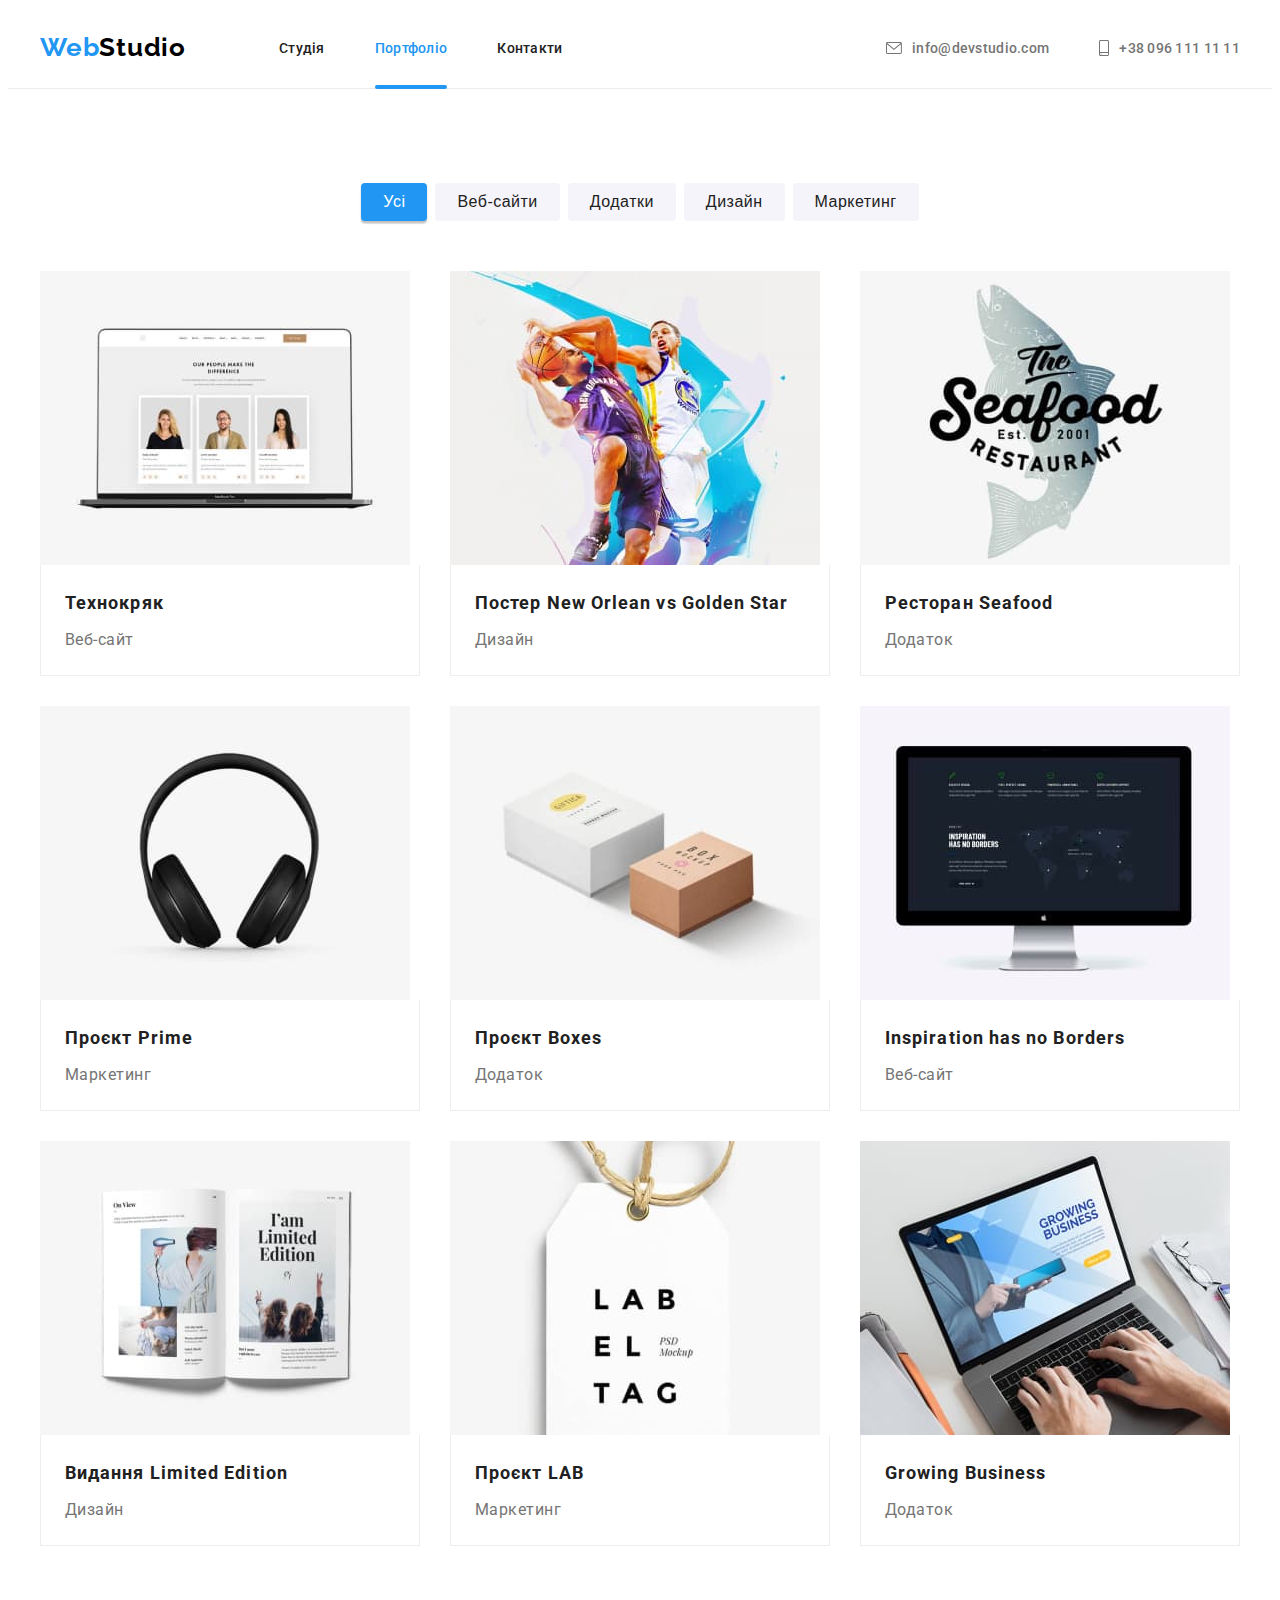
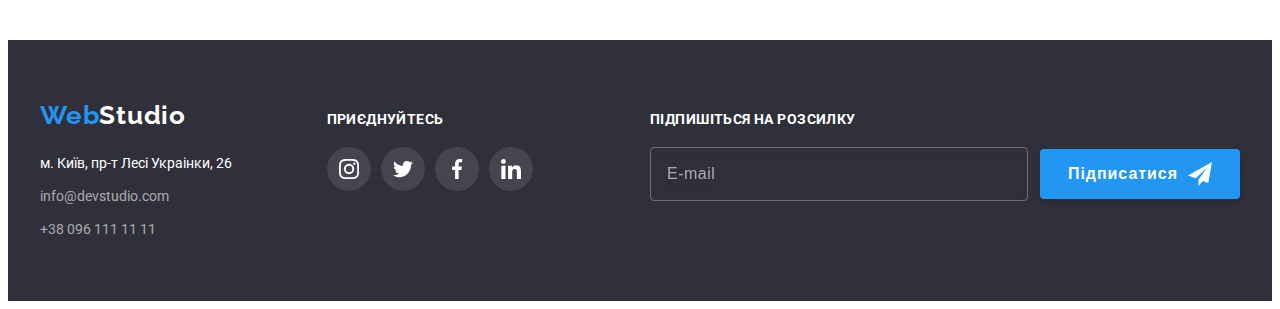
==== commit 58c142fa: "rename classes (BEM)" ====
--- a/portfolio.html
+++ b/portfolio.html
@@ -26,7 +26,7 @@
 			<div class="part-header__container container">
 				<!-- логотип -->
 				<a href="./index.html" class="logo page-header__logo link" lang="en"
-					>Web<span class="logo--black">Studio</span>
+					>Web<span class="logo__part-black">Studio</span>
 				</a>
 				<!-- навігація сайту -->
 				<nav class="part-header__nav">
@@ -65,147 +65,147 @@
 		</header>
     <!-- MAIN CONTENT-"PORTFOLIO" -->
     <main>
-      <section class="portfolio section">
+      <section class="page-portfolio section">
         <div class="container">
           <h1 class="visually-hidden">Наші проєкти</h1>
           <!-- фільтр-кнопки -->
           <ul class="filter-set list">
-            <li>
+            <li class="filter-set__item">
               <button type="button" class="filter-btn button current">
                 Усі
               </button>
             </li>
-            <li>
+            <li class="filter-set__item">
               <button type="button" class="filter-btn button">Веб-сайти</button>
             </li>
-            <li>
+            <li class="filter-set__item">
               <button type="button" class="filter-btn button">Додатки</button>
             </li>
-            <li>
+            <li class="filter-set__item">
               <button type="button" class="filter-btn button">Дизайн</button>
             </li>
-            <li>
+            <li class="filter-set__item">
               <button type="button" class="filter-btn button">Маркетинг</button>
             </li>
           </ul>
           <!-- проєкти -->
           <ul class="card-set list">
-            <li class="item">
-              <a class="project-link link" href="#">
-                <div class="project-wrap">
+            <li class="card-set__item">
+              <a class="project link" href="#">
+                <div class="project-overlay">
                   <img
                     src="./images/site-technocrack.jpg"
                     alt="сайт на ноутбуці"
                     width="370"
                     height="294"
                   />
-                  <p class="project-text">
-                    Ресурс пропонує комплексні пропозиції з різним рівнем
-                    функціоналу та сервісів. Все це дозволить відвідувачу
-                    отримати вичерпні відомості про компанію чи приватну особу.
-                  </p>
-                </div>
-                <div class="card-content">
-                  <h2 class="card-heading">Технокряк</h2>
-                  <p class="project-doing">Веб-сайт</p>
-                </div>
-              </a>
-            </li>
-            <li class="item">
-              <a class="project-link link" href="#">
-                <div class="project-wrap">
+                  <p class="project__overlay-text">
+                    Ресурс пропонує комплексні пропозиції з різним рівнем
+                    функціоналу та сервісів. Все це дозволить відвідувачу
+                    отримати вичерпні відомості про компанію чи приватну особу.
+                  </p>
+                </div>
+                <div class="project__content">
+                  <h2 class="project__title">Технокряк</h2>
+                  <p class="project__type">Веб-сайт</p>
+                </div>
+              </a>
+            </li>
+            <li class="card-set__item">
+              <a class="project link" href="#">
+                <div class="project-overlay">
                   <img
                     src="./images/poster-basketball.jpg"
                     alt="гра в баскетбол"
                     width="370"
                     height="294"
                   />
-                  <p class="project-text">
-                    Ресурс пропонує комплексні пропозиції з різним рівнем
-                    функціоналу та сервісів. Все це дозволить відвідувачу
-                    отримати вичерпні відомості про компанію чи приватну особу.
-                  </p>
-                </div>
-                <div class="card-content">
-                  <h2 class="card-heading">
+                  <p class="project__overlay-text">
+                    Ресурс пропонує комплексні пропозиції з різним рівнем
+                    функціоналу та сервісів. Все це дозволить відвідувачу
+                    отримати вичерпні відомості про компанію чи приватну особу.
+                  </p>
+                </div>
+                <div class="project__content">
+                  <h2 class="project__title">
                     Постер <span lang="en">New Orlean vs Golden Star</span>
                   </h2>
-                  <p class="project-doing">Дизайн</p>
-                </div>
-              </a>
-            </li>
-            <li class="item">
-              <a class="project-link link" href="#">
-                <div class="project-wrap">
+                  <p class="project__type">Дизайн</p>
+                </div>
+              </a>
+            </li>
+            <li class="card-set__item">
+              <a class="project link" href="#">
+                <div class="project-overlay">
                   <img
                     src="./images/restaurant-seafood.jpg"
                     alt="риба на логотипі ресторану"
                     width="370"
                     height="294"
                   />
-                  <p class="project-text">
-                    Ресурс пропонує комплексні пропозиції з різним рівнем
-                    функціоналу та сервісів. Все це дозволить відвідувачу
-                    отримати вичерпні відомості про компанію чи приватну особу.
-                  </p>
-                </div>
-                <div class="card-content">
-                  <h2 class="card-heading">
+                  <p class="project__overlay-text">
+                    Ресурс пропонує комплексні пропозиції з різним рівнем
+                    функціоналу та сервісів. Все це дозволить відвідувачу
+                    отримати вичерпні відомості про компанію чи приватну особу.
+                  </p>
+                </div>
+                <div class="project__content">
+                  <h2 class="project__title">
                     Ресторан <span lang="en">Seafood</span>
                   </h2>
-                  <p class="project-doing">Додаток</p>
-                </div>
-              </a>
-            </li>
-            <li class="item">
-              <a class="project-link link" href="#">
-                <div class="project-wrap">
+                  <p class="project__type">Додаток</p>
+                </div>
+              </a>
+            </li>
+            <li class="card-set__item">
+              <a class="project link" href="#">
+                <div class="project-overlay">
                   <img
                     src="./images/project-prime.jpg"
                     alt="повнорозмірні чорні навушники"
                     width="370"
                     height="294"
                   />
-                  <p class="project-text">
-                    Ресурс пропонує комплексні пропозиції з різним рівнем
-                    функціоналу та сервісів. Все це дозволить відвідувачу
-                    отримати вичерпні відомості про компанію чи приватну особу.
-                  </p>
-                </div>
-                <div class="card-content">
-                  <h2 class="card-heading">
+                  <p class="project__overlay-text">
+                    Ресурс пропонує комплексні пропозиції з різним рівнем
+                    функціоналу та сервісів. Все це дозволить відвідувачу
+                    отримати вичерпні відомості про компанію чи приватну особу.
+                  </p>
+                </div>
+                <div class="project__content">
+                  <h2 class="project__title">
                     Проєкт <span lang="en">Prime</span>
                   </h2>
-                  <p class="project-doing">Маркетинг</p>
-                </div>
-              </a>
-            </li>
-            <li class="item">
-              <a class="project-link link" href="#">
-                <div class="project-wrap">
+                  <p class="project__type">Маркетинг</p>
+                </div>
+              </a>
+            </li>
+            <li class="card-set__item">
+              <a class="project link" href="#">
+                <div class="project-overlay">
                   <img
                     src="./images/project-boxes.jpg"
                     alt="біла та коричнева кортонні коробки"
                     width="370"
                     height="294"
                   />
-                  <p class="project-text">
-                    Ресурс пропонує комплексні пропозиції з різним рівнем
-                    функціоналу та сервісів. Все це дозволить відвідувачу
-                    отримати вичерпні відомості про компанію чи приватну особу.
-                  </p>
-                </div>
-                <div class="card-content">
-                  <h2 class="card-heading">
+                  <p class="project__overlay-text">
+                    Ресурс пропонує комплексні пропозиції з різним рівнем
+                    функціоналу та сервісів. Все це дозволить відвідувачу
+                    отримати вичерпні відомості про компанію чи приватну особу.
+                  </p>
+                </div>
+                <div class="project__content">
+                  <h2 class="project__title">
                     Проєкт <span lang="en">Boxes</span>
                   </h2>
-                  <p class="project-doing">Додаток</p>
-                </div>
-              </a>
-            </li>
-            <li class="item">
-              <a class="project-link link" href="#">
-                <div class="project-wrap">
+                  <p class="project__type">Додаток</p>
+                </div>
+              </a>
+            </li>
+            <li class="card-set__item">
+              <a class="project link" href="#">
+                <div class="project-overlay">
                   <img
                     class="project-card"
                     src="./images/site-Inspiration.jpg"
@@ -213,86 +213,86 @@
                     width="370"
                     height="294"
                   />
-                  <p class="project-text">
-                    Ресурс пропонує комплексні пропозиції з різним рівнем
-                    функціоналу та сервісів. Все це дозволить відвідувачу
-                    отримати вичерпні відомості про компанію чи приватну особу.
-                  </p>
-                </div>
-                <div class="card-content">
-                  <h2 class="card-heading">
+                  <p class="project__overlay-text">
+                    Ресурс пропонує комплексні пропозиції з різним рівнем
+                    функціоналу та сервісів. Все це дозволить відвідувачу
+                    отримати вичерпні відомості про компанію чи приватну особу.
+                  </p>
+                </div>
+                <div class="project__content">
+                  <h2 class="project__title">
                     <span lang="en">Inspiration has no Borders</span>
                   </h2>
-                  <p class="project-doing">Веб-сайт</p>
-                </div>
-              </a>
-            </li>
-            <li class="item">
-              <a class="project-link link" href="#">
-                <div class="project-wrap">
+                  <p class="project__type">Веб-сайт</p>
+                </div>
+              </a>
+            </li>
+            <li class="card-set__item">
+              <a class="project link" href="#">
+                <div class="project-overlay">
                   <img
                     src="./images/limited-edition.jpg"
                     alt="розгорнутий журнал зі статтею"
                     width="370"
                     height="294"
                   />
-                  <p class="project-text">
-                    Ресурс пропонує комплексні пропозиції з різним рівнем
-                    функціоналу та сервісів. Все це дозволить відвідувачу
-                    отримати вичерпні відомості про компанію чи приватну особу.
-                  </p>
-                </div>
-                <div class="card-content">
-                  <h2 class="card-heading">
+                  <p class="project__overlay-text">
+                    Ресурс пропонує комплексні пропозиції з різним рівнем
+                    функціоналу та сервісів. Все це дозволить відвідувачу
+                    отримати вичерпні відомості про компанію чи приватну особу.
+                  </p>
+                </div>
+                <div class="project__content">
+                  <h2 class="project__title">
                     Видання <span lang="en">Limited Edition</span>
                   </h2>
-                  <p class="project-doing">Дизайн</p>
-                </div>
-              </a>
-            </li>
-            <li class="item">
-              <a class="project-link link" href="#">
-                <div class="project-wrap">
+                  <p class="project__type">Дизайн</p>
+                </div>
+              </a>
+            </li>
+            <li class="card-set__item">
+              <a class="project link" href="#">
+                <div class="project-overlay">
                   <img
                     src="./images/project-lab.jpg"
                     alt="етикетка з написом"
                     width="370"
                     height="294"
                   />
-                  <p class="project-text">
-                    Ресурс пропонує комплексні пропозиції з різним рівнем
-                    функціоналу та сервісів. Все це дозволить відвідувачу
-                    отримати вичерпні відомості про компанію чи приватну особу.
-                  </p>
-                </div>
-                <div class="card-content">
-                  <h2 class="card-heading">
+                  <p class="project__overlay-text">
+                    Ресурс пропонує комплексні пропозиції з різним рівнем
+                    функціоналу та сервісів. Все це дозволить відвідувачу
+                    отримати вичерпні відомості про компанію чи приватну особу.
+                  </p>
+                </div>
+                <div class="project__content">
+                  <h2 class="project__title">
                     Проєкт <span lang="en">LAB</span>
                   </h2>
-                  <p class="project-doing">Маркетинг</p>
-                </div>
-              </a>
-            </li>
-            <li class="item">
-              <a class="project-link link" href="#">
-                <div class="project-wrap">
+                  <p class="project__type">Маркетинг</p>
+                </div>
+              </a>
+            </li>
+            <li class="card-set__item">
+              <a class="project link" href="#">
+                <div class="project-overlay">
                   <img
                     src="./images/growing-business.jpg"
                     alt="сайт на ноутбуці"
                     width="370"
                     height="294"
                   />
-                  <p class="project-text">
-                    Ресурс пропонує комплексні пропозиції з різним рівнем
-                    функціоналу та сервісів. Все це дозволить відвідувачу
-                    отримати вичерпні відомості про компанію чи приватну особу.
-                  </p>
-                </div>
-                <div class="card-content">
-                  <h2 class="card-heading">
+                  <p class="project__overlay-text">
+                    Ресурс пропонує комплексні пропозиції з різним рівнем
+                    функціоналу та сервісів. Все це дозволить відвідувачу
+                    отримати вичерпні відомості про компанію чи приватну особу.
+                  </p>
+                </div>
+                <div class="project__content">
+                  <h2 class="project__title">
                     <span lang="en">Growing Business</span>
                   </h2>
-                  <p class="project-doing">Додаток</p>
+                  <p class="project__type">Додаток</p>
                 </div>
               </a>
             </li>
@@ -303,11 +303,11 @@
     <!-- FOOTER OF SITE -->
     <footer class="part-footer">
 			<div class="part-footer__container container">
-				<div class="footer-address-field">
+				<div class="part-footer__content">
 					<!-- логотип -->
-					<a href="./index.html" class="page-footer__logo logo link" lang="en">Web<span class="logo--white">Studio</span> </a>
-					<address>
-						<!-- контакти -->
+					<a href="./index.html" class="page-footer__logo logo link" lang="en">Web<span class="logo__part-white">Studio</span> </a>
+					<!-- контакти -->
+					<address class="footer-address">
 						<ul class="auth-address list">
 							<li class="auth-address__item">
 								<a
--- a/css/main.min.css
+++ b/css/main.min.css
@@ -1 +1 @@
-:root{--main-bg-color: #ffffff;--bg-hero-color: #c4c4c4;--border-bg-color: #2f303a;--section-team-bg-color: #f5f4fa;--main-text-color: #757575;--secondary-text-color: #212121;--accent-color: #2196f3;--secondary-accent-color: #188ce8;--benefits-box-color: #f5f4fa;--filter-btn-bg-color: #f5f4fa;--logo-part-color: #000000;--hero-title-color: #ffffff;--btn-text-color: #ffffff;--activity-text-color: #ffffff;--logo-footer-color: #ffffff;--footer-text-color: #ffffff;--contact-footer-color: rgba(255, 255, 255, 0.6);--bg-footer-icons: rgba(255, 255, 255, 0.1);--border-header-color: #ececec;--border-project-color: #eeeeee;--soc-network-color: #afb1b8;--secondary-social-color: #ffffff;--bg-social-color: #ffffff;--border-clients-color: #afb1b8;--team-card-shadow: 0px 1px 3px rgba(0, 0, 0, 0.12), 0px 1px 1px rgba(0, 0, 0, 0.14), 0px 2px 1px rgba(0, 0, 0, 0.2);--filter-btn-shadow: 0px 3px 1px rgba(0, 0, 0, 0.1), 0px 1px 2px rgba(0, 0, 0, 0.08), 0px 2px 2px rgba(0, 0, 0, 0.12);--projects-card-shadow: 0px 1px 1px rgba(0, 0, 0, 0.12), 0px 4px 4px rgba(0, 0, 0, 0.06), 1px 4px 6px rgba(0, 0, 0, 0.16);--btn-hero-shadow: 0px 4px 4px rgba(0, 0, 0, 0.15);--cubic: cubic-bezier(0.4, 0, 0.2, 1);--modal-bg-color: #ffffff;--project-overlay-color: #ffffff;--modal-shadow: 0px 1px 3px rgba(0, 0, 0, 0.12), 0px 1px 1px rgba(0, 0, 0, 0.14), 0px 2px 1px rgba(0, 0, 0, 0.2);--overlay-bg-color: rgba(33, 150, 243, 0.9);--main-form-color: #757575}body{font-family:"Roboto",sans-serif;font-weight:400;background-color:var(--main-bg-color);color:var(--main-text-color)}.is-hidden{opacity:0;visibility:hidden;pointer-events:none}h1,h2,h3,h4,h5,h6,p{margin:0}img{display:block;max-width:100%;height:auto}address{font-style:normal}.button{border:none;border-radius:4px;cursor:pointer}.list{padding:0;margin:0;list-style:none}.link{text-decoration:none;color:inherit}.visually-hidden{position:absolute;white-space:nowrap;width:1px;height:1px;overflow:hidden;border:0;padding:0;clip:rect(0 0 0 0);-webkit-clip-path:inset(50%);clip-path:inset(50%);margin:-1px}.section{padding-top:94px;padding-bottom:94px}.container{width:1200px;padding-left:15px;padding-right:15px;margin:0 auto}.logo{font-family:"Raleway",sans-serif;font-weight:700;font-size:26px;line-height:1.1923076923;letter-spacing:.03em;color:var(--accent-color)}.hero-btn,.subscribe-btn,.main-form-btn{width:200px;height:50px;font-weight:700;font-size:16px;line-height:1.875;display:flex;align-items:center;justify-content:center;text-align:center;letter-spacing:.06em;color:var(--btn-text-color);background-color:var(--accent-color);box-shadow:var(--btn-hero-shadow);transition:background-color 250ms var(--cubic)}.hero-btn:hover,.hero-btn:focus,.subscribe-btn:hover,.subscribe-btn:focus,.main-form-btn:hover,.main-form-btn:focus{background-color:var(--secondary-accent-color)}.soc-network{display:flex;justify-content:center;gap:10px}.soc-network__item{width:44px;height:44px}.soc-network__link{width:100%;height:100%;display:flex;justify-content:center;align-items:center;border-radius:50%;color:#afb1b8;transition:background-color 250ms var(--cubic),color 250ms var(--cubic)}.soc-network__link:hover,.soc-network__link:focus{background-color:var(--accent-color);color:#fff}.soc-network__icon{fill:currentColor}.section-title{margin-bottom:50px;font-size:36px;line-height:1.1666666667;text-align:center;letter-spacing:.03em;color:var(--secondary-text-color)}.part-header{border-bottom:1px solid var(--border-header-color)}.part-header__container{display:flex}.logo__black{color:var(--logo-part-color)}.page-header__logo{margin-right:93px;padding-top:24px;padding-bottom:25px}.part-header__nav{margin-right:auto;display:flex;align-items:center}.menu{display:flex;gap:50px}.auth-contacts{display:flex;gap:50px;align-items:center}.menu__link,.auth-contacts__link{display:flex;padding:32px 0}.menu__link{position:relative;font-weight:500;font-size:14px;line-height:1.1428571429;letter-spacing:.02em;color:var(--secondary-text-color);transition:color 250ms var(--cubic)}.menu__link:hover,.menu__link:focus,.menu__link.menu__link--current{color:var(--accent-color)}.menu__link::after,.menu__link.menu__link--current::after{content:"";position:absolute;left:0;bottom:-1px;width:100%;height:4px;display:flex;background-color:var(--accent-color);border-radius:2px;transform:scaleX(0);transition:transform 250ms var(--cubic)}.menu__link:hover::after,.menu__link:focus::after,.menu__link.menu__link--current::after{transform:scaleX(1)}.auth-contacts__link{font-weight:500;font-size:14px;line-height:1.1428571429;letter-spacing:.02em;color:var(--main-text-color);align-items:center;transition:color 250ms var(--cubic)}.auth-contacts__link:hover,.auth-contacts__link:focus{color:var(--accent-color)}.auth-contacts__icon{fill:currentColor;margin-right:10px}.page-hero{max-width:1600px;height:600px;padding:200px 0;margin:0 auto;background-color:var(--bg-hero-color);background-image:linear-gradient(rgba(47, 48, 58, 0.4), rgba(47, 48, 58, 0.4)),url(../images/hero-img.jpg);background-repeat:no-repeat;background-position:center}.page-hero__container{text-align:center;display:flex;flex-direction:column;justify-content:center;align-items:center}.page-hero__title{width:696px;margin-bottom:30px;font-weight:900;font-size:44px;line-height:1.3636363636;letter-spacing:.06em;text-transform:uppercase;color:var(--hero-title-color)}.benefits{display:flex;gap:30px}.benefits__item{flex-basis:calc((100% - 90px)/4)}.benefits__icon-wrap{display:flex;width:270px;height:120px;justify-content:center;align-items:center;margin-bottom:30px;background-color:var(--benefits-box-color);border-radius:4px}.benefits__title{margin-bottom:10px;font-size:14px;line-height:1.1428571429;letter-spacing:.03em;text-transform:uppercase;color:var(--secondary-text-color)}.benefits__text{font-size:14px;line-height:1.7142857143;letter-spacing:.03em;color:var(--main-text-color)}.activity{padding-top:0}.activity-list{display:flex;gap:30px}.activity-item{position:relative;flex-basis:calc((100% - 60px)/3)}.activity-item-wrap{position:absolute;right:0;bottom:0;width:100%;height:70px;display:flex;justify-content:center;align-items:center;background-color:rgba(47,48,58,.8)}.activity-item-title{font-weight:700;font-size:14px;line-height:1.1428571429;text-align:center;letter-spacing:.03em;text-transform:uppercase;color:var(--activity-text-color)}.page-team{background-color:var(--section-team-bg-color)}.team-member{display:flex;gap:30px}.team-member__item{flex-basis:calc((100% - 90px)/4);border-radius:0px 0px 4px 4px;background-color:var(--main-bg-color);box-shadow:var(--team-card-shadow)}.team-member__content{padding:30px 32px;text-align:center}.team-member__name{margin-bottom:10px;font-weight:500;font-size:16px;line-height:1.1875;text-align:center;letter-spacing:.03em;color:var(--secondary-text-color)}.team-member__pos{margin-bottom:16px;font-size:16px;line-height:1.1875;text-align:center;letter-spacing:.03em;color:var(--main-text-color)}.clients-list{display:flex;gap:30px}.client-item{width:170px;height:92px;flex-basis:calc((100% - 150px)/6)}.client-link{width:100%;height:100%;display:flex;justify-content:center;align-items:center;border:1px solid var(--border-clients-color);border-radius:4px;color:var(--soc-network-color);transition:color 250ms var(--cubic),border 250ms var(--cubic)}.client-link:hover,.client-link:focus{color:var(--accent-color);border:1px solid var(--accent-color)}.client-icon{fill:currentColor}.part-footer{padding:60px 0;background-color:var(--border-bg-color)}.part-footer__container{display:flex;align-items:baseline;justify-content:space-between}.footer-address-field{margin-right:70px}.page-footer__logo{display:block;margin-bottom:20px}.logo__white{color:var(--logo-footer-color)}.auth-address__item:not(:last-child){margin-bottom:9px}.auth-address__link{font-size:14px;line-height:1.7142857143;color:var(--contact-footer-color);transition:color 250ms var(--cubic)}.auth-address__link:hover,.auth-address__link:focus{color:var(--accent-color)}.auth-address__link--white{color:var(--footer-text-color)}.soc-invite{margin-right:93px}.soc-invite__title{display:block;margin-bottom:20px;font-weight:700;font-size:14px;line-height:1.1428571429;letter-spacing:.03em;text-transform:uppercase;color:var(--footer-text-color)}.soc-network__link--bottom{color:#fff;background-color:rgba(255,255,255,.1)}.subscription{display:block}.subscription__title{display:block;margin-bottom:20px;font-weight:700;font-size:14px;line-height:1.1428571429;letter-spacing:.03em;text-transform:uppercase;color:var(--footer-text-color)}.form-subscription{display:flex;align-items:center;gap:12px}.form-subscription__input{width:358px;height:50px;padding-left:16px;font-size:16px;line-height:1.25;letter-spacing:.03em;background-color:inherit;outline:rgba(0,0,0,0);color:rgba(255,255,255,.6);border:1px solid rgba(255,255,255,.3);filter:drop-shadow(0px 4px 4px rgba(0, 0, 0, 0.15));border-radius:4px;transition:border-color 250ms var(--cubic)}.form-subscription__input::-moz-placeholder{font-size:16px;line-height:1.25;letter-spacing:.03em;align-items:center;color:rgba(255,255,255,.6)}.form-subscription__input:-ms-input-placeholder{font-size:16px;line-height:1.25;letter-spacing:.03em;align-items:center;color:rgba(255,255,255,.6)}.form-subscription__input::placeholder{font-size:16px;line-height:1.25;letter-spacing:.03em;align-items:center;color:rgba(255,255,255,.6)}.form-subscription__input:focus,.form-subscription__input:hover{border-color:var(--accent-color)}.form-subscription__icon{margin-left:10px;fill:currentColor}.backdrop{position:fixed;top:0;width:100%;height:100%;opacity:1;background-color:rgba(0,0,0,.2);transition:opacity 250ms var(--cubic),visibility 250ms var(--cubic)}.modal{position:absolute;top:50%;left:50%;width:528px;min-height:581px;padding:40px;background-color:var(--modal-bg-color);border-radius:4px;box-shadow:var(--modal-shadow);transform:translate(-50%, -50%) scale(1);transition:transform 700ms var(--cubic)}.backdrop.is-hidden .modal{transform:translate(-50%, -50%) scale(1.5)}.modal__btn-close{position:absolute;top:8px;right:8px;width:30px;height:30px;display:flex;align-items:center;justify-content:center;background-color:var(--modal-bg-color);border:1px solid rgba(0,0,0,.1);border-radius:50%;cursor:pointer;transition:fill 250ms var(--cubic)}.modal__btn-close:hover,.modal__btn-close:focus{fill:var(--accent-color)}.modal__title{margin-bottom:12px;font-weight:700;font-size:20px;line-height:1.15;text-align:center;letter-spacing:.03em;color:#212121}.main-form__field{display:flex;flex-direction:column;margin-bottom:10px}.main-form__field:nth-of-type(4n){margin-bottom:20px}.main-form__label{margin-bottom:4px;font-size:12px;line-height:1.1666666667;letter-spacing:.01em;color:var(--main-form-color)}.main-form__wrap{position:relative}.main-form__input{width:100%;border:1px solid rgba(33,33,33,.2);border-radius:4px;outline:rgba(0,0,0,0);transition:border-color 250ms var(--cubic)}.main-form__input::-moz-placeholder{font-weight:400;font-size:12px;line-height:1.1666666667;letter-spacing:.01em;color:var(--main-form-color)}.main-form__input:-ms-input-placeholder{font-weight:400;font-size:12px;line-height:1.1666666667;letter-spacing:.01em;color:var(--main-form-color)}.main-form__input::placeholder{font-weight:400;font-size:12px;line-height:1.1666666667;letter-spacing:.01em;color:var(--main-form-color)}.main-form__input:focus,.main-form__input:hover{border-color:var(--accent-color)}.main-form__user{height:40px;padding:11px 12px 11px 42px}.main-form__icon{position:absolute;top:50%;left:12px;transform:translateY(-50%);transition:fill 250ms var(--cubic)}.main-form__input:not(:-moz-placeholder-shown)+.main-form__icon{fill:var(--accent-color)}.main-form__input:not(:-ms-input-placeholder)+.main-form__icon{fill:var(--accent-color)}.main-form__input:focus+.main-form__icon,.main-form__input:hover+.main-form__icon,.main-form__input:not(:placeholder-shown)+.main-form__icon{fill:var(--accent-color)}.main-form__comment{height:120px;padding:12px 16px;resize:none}.main-form__comment::-moz-placeholder{font-size:12px;line-height:1.1666666667;letter-spacing:.01em;color:rgba(117,117,117,.5)}.main-form__comment:-ms-input-placeholder{font-size:12px;line-height:1.1666666667;letter-spacing:.01em;color:rgba(117,117,117,.5)}.main-form__comment::placeholder{font-size:12px;line-height:1.1666666667;letter-spacing:.01em;color:rgba(117,117,117,.5)}.policy{margin-bottom:30px;display:flex;align-items:center;justify-content:center;gap:8px;font-size:14px;line-height:1.7142857143;letter-spacing:.03em;color:var(--main-text-color)}.policy__icon{fill:#fff;border:2px solid #212121;border-radius:2px;transition:border-color 250ms var(--cubic),background-color 250ms var(--cubic)}.policy__checkbox:checked+.policy__icon{border-color:rgba(0,0,0,0);background-color:var(--accent-color)}.policy__checkbox:focus+.policy__icon,.policy__checkbox:hover+.policy__icon{border-color:var(--accent-color);box-shadow:0px 2px 4px rgba(0,0,0,.3)}.policy__link{position:relative;font-size:14px;line-height:1.7142857143;letter-spacing:.03em;color:var(--accent-color);outline:rgba(0,0,0,0)}.policy__link::after{content:" ";position:absolute;bottom:5px;left:0;width:100%;height:1px;background-color:var(--accent-color)}.policy__link:focus::after,.policy__link:hover::after{box-shadow:0px 2px 4px rgba(4,13,30,.9)}.main-form__btn-wrap{display:flex;justify-content:center}.filter-set{margin-bottom:50px;display:flex;justify-content:center;align-items:center;gap:8px}.filter-btn{padding:6px 22px;display:block;font-weight:500;font-size:16px;line-height:1.625;text-align:center;letter-spacing:.03em;color:var(--secondary-text-color);background-color:var(--filter-btn-bg-color);transition:color 250ms var(--cubic),background-color 250ms var(--cubic),box-shadow 250ms var(--cubic)}.filter-btn:hover,.filter-btn:focus,.filter-btn.current{color:var(--btn-text-color);background-color:var(--accent-color);box-shadow:var(--filter-btn-shadow)}.card-set{display:flex;flex-wrap:wrap;gap:30px}.card-set>.item{width:calc((100% - 60px)/3)}.project-link{display:block;transition:box-shadow 250ms var(--cubic)}.project-link:hover,.project-link:focus{box-shadow:var(--projects-card-shadow)}.project-wrap{position:relative;overflow:hidden}.project-text{position:absolute;top:0;left:0;width:100%;height:100%;padding:63px 24px;font-size:18px;line-height:1.5555555556;letter-spacing:.03em;color:var(--project-overlay-color);background-color:var(--overlay-bg-color);transform:translateY(100%);transition:transform 250ms var(--cubic)}.project-link:hover .project-text,.project-link:focus .project-text{transform:translateY(0)}.card-content{padding:20px 24px;border:1px solid var(--border-project-color);border-top:0}.card-heading{margin-bottom:4px;font-size:18px;line-height:2;letter-spacing:.06em;color:var(--secondary-text-color)}.project-doing{font-size:16px;line-height:1.875;letter-spacing:.03em;color:var(--main-text-color)}/*# sourceMappingURL=main.min.css.map */+:root{--main-bg-color: #ffffff;--bg-hero-color: #c4c4c4;--border-bg-color: #2f303a;--section-team-bg-color: #f5f4fa;--main-text-color: #757575;--secondary-text-color: #212121;--accent-color: #2196f3;--secondary-accent-color: #188ce8;--benefits-box-color: #f5f4fa;--filter-btn-bg-color: #f5f4fa;--logo-part-color: #000000;--hero-title-color: #ffffff;--btn-text-color: #ffffff;--activity-text-color: #ffffff;--logo-footer-color: #ffffff;--footer-text-color: #ffffff;--contact-footer-color: rgba(255, 255, 255, 0.6);--bg-footer-icons: rgba(255, 255, 255, 0.1);--border-header-color: #ececec;--border-project-color: #eeeeee;--soc-network-color: #afb1b8;--secondary-social-color: #ffffff;--bg-social-color: #ffffff;--border-clients-color: #afb1b8;--team-card-shadow: 0px 1px 3px rgba(0, 0, 0, 0.12), 0px 1px 1px rgba(0, 0, 0, 0.14), 0px 2px 1px rgba(0, 0, 0, 0.2);--filter-btn-shadow: 0px 3px 1px rgba(0, 0, 0, 0.1), 0px 1px 2px rgba(0, 0, 0, 0.08), 0px 2px 2px rgba(0, 0, 0, 0.12);--projects-card-shadow: 0px 1px 1px rgba(0, 0, 0, 0.12), 0px 4px 4px rgba(0, 0, 0, 0.06), 1px 4px 6px rgba(0, 0, 0, 0.16);--btn-hero-shadow: 0px 4px 4px rgba(0, 0, 0, 0.15);--cubic: cubic-bezier(0.4, 0, 0.2, 1);--modal-bg-color: #ffffff;--project-overlay-color: #ffffff;--modal-shadow: 0px 1px 3px rgba(0, 0, 0, 0.12), 0px 1px 1px rgba(0, 0, 0, 0.14), 0px 2px 1px rgba(0, 0, 0, 0.2);--overlay-bg-color: rgba(33, 150, 243, 0.9);--main-form-color: #757575}body{font-family:"Roboto",sans-serif;font-weight:400;background-color:var(--main-bg-color);color:var(--main-text-color)}.is-hidden{opacity:0;visibility:hidden;pointer-events:none}h1,h2,h3,h4,h5,h6,p{margin:0}img{display:block;max-width:100%;height:auto}address{font-style:normal}.button{border:none;border-radius:4px;cursor:pointer}.list{padding:0;margin:0;list-style:none}.link{text-decoration:none;color:inherit}.visually-hidden{position:absolute;white-space:nowrap;width:1px;height:1px;overflow:hidden;border:0;padding:0;clip:rect(0 0 0 0);-webkit-clip-path:inset(50%);clip-path:inset(50%);margin:-1px}.section{padding-top:94px;padding-bottom:94px}.container{width:1200px;padding-left:15px;padding-right:15px;margin:0 auto}.logo{font-family:"Raleway",sans-serif;font-weight:700;font-size:26px;line-height:1.1923076923;letter-spacing:.03em;color:var(--accent-color)}.hero-btn,.subscribe-btn,.order-btn{width:200px;height:50px;font-weight:700;font-size:16px;line-height:1.875;display:flex;align-items:center;justify-content:center;text-align:center;letter-spacing:.06em;color:var(--btn-text-color);background-color:var(--accent-color);box-shadow:var(--btn-hero-shadow);transition:background-color 250ms var(--cubic)}.hero-btn:hover,.hero-btn:focus,.subscribe-btn:hover,.subscribe-btn:focus,.order-btn:hover,.order-btn:focus{background-color:var(--secondary-accent-color)}.soc-network{display:flex;justify-content:center;gap:10px}.soc-network__item{width:44px;height:44px}.soc-network__link{width:100%;height:100%;display:flex;justify-content:center;align-items:center;border-radius:50%;color:#afb1b8;transition:background-color 250ms var(--cubic),color 250ms var(--cubic)}.soc-network__link:hover,.soc-network__link:focus{background-color:var(--accent-color);color:#fff}.soc-network__icon{fill:currentColor}.section-title{margin-bottom:50px;font-size:36px;line-height:1.1666666667;text-align:center;letter-spacing:.03em;color:var(--secondary-text-color)}.part-header{border-bottom:1px solid var(--border-header-color)}.part-header__container{display:flex}.logo__part-black{color:var(--logo-part-color)}.page-header__logo{margin-right:93px;padding-top:24px;padding-bottom:25px}.part-header__nav{margin-right:auto;display:flex;align-items:center}.menu{display:flex;gap:50px}.auth-contacts{display:flex;gap:50px;align-items:center}.menu__link,.auth-contacts__link{display:flex;padding:32px 0}.menu__link{position:relative;font-weight:500;font-size:14px;line-height:1.1428571429;letter-spacing:.02em;color:var(--secondary-text-color);transition:color 250ms var(--cubic)}.menu__link:hover,.menu__link:focus,.menu__link.menu__link--current{color:var(--accent-color)}.menu__link::after,.menu__link.menu__link--current::after{content:"";position:absolute;left:0;bottom:-1px;width:100%;height:4px;display:flex;background-color:var(--accent-color);border-radius:2px;transform:scaleX(0);transition:transform 250ms var(--cubic)}.menu__link:hover::after,.menu__link:focus::after,.menu__link.menu__link--current::after{transform:scaleX(1)}.auth-contacts__link{font-weight:500;font-size:14px;line-height:1.1428571429;letter-spacing:.02em;color:var(--main-text-color);align-items:center;transition:color 250ms var(--cubic)}.auth-contacts__link:hover,.auth-contacts__link:focus{color:var(--accent-color)}.auth-contacts__icon{fill:currentColor;margin-right:10px}.page-hero{max-width:1600px;height:600px;padding:200px 0;margin:0 auto;background-color:var(--bg-hero-color);background-image:linear-gradient(rgba(47, 48, 58, 0.4), rgba(47, 48, 58, 0.4)),url(../images/hero-img.jpg);background-repeat:no-repeat;background-position:center}.page-hero__container{text-align:center;display:flex;flex-direction:column;justify-content:center;align-items:center}.page-hero__title{width:696px;margin-bottom:30px;font-weight:900;font-size:44px;line-height:1.3636363636;letter-spacing:.06em;text-transform:uppercase;color:var(--hero-title-color)}.benefits{display:flex;gap:30px}.benefits__item{flex-basis:calc((100% - 90px)/4)}.benefits__icon-wrap{display:flex;width:270px;height:120px;justify-content:center;align-items:center;margin-bottom:30px;background-color:var(--benefits-box-color);border-radius:4px}.benefits__title{margin-bottom:10px;font-size:14px;line-height:1.1428571429;letter-spacing:.03em;text-transform:uppercase;color:var(--secondary-text-color)}.benefits__text{font-size:14px;line-height:1.7142857143;letter-spacing:.03em;color:var(--main-text-color)}.page-activity{padding-top:0}.activity{display:flex;gap:30px}.activity__item{position:relative;flex-basis:calc((100% - 60px)/3)}.activity__item-wrap{position:absolute;right:0;bottom:0;width:100%;height:70px;display:flex;justify-content:center;align-items:center;background-color:rgba(47,48,58,.8)}.activity__item-title{font-weight:700;font-size:14px;line-height:1.1428571429;text-align:center;letter-spacing:.03em;text-transform:uppercase;color:var(--activity-text-color)}.page-team{background-color:var(--section-team-bg-color)}.team-member{display:flex;gap:30px}.team-member__item{flex-basis:calc((100% - 90px)/4);border-radius:0px 0px 4px 4px;background-color:var(--main-bg-color);box-shadow:var(--team-card-shadow)}.team-member__content{padding:30px 32px;text-align:center}.team-member__name{margin-bottom:10px;font-weight:500;font-size:16px;line-height:1.1875;text-align:center;letter-spacing:.03em;color:var(--secondary-text-color)}.team-member__pos{margin-bottom:16px;font-size:16px;line-height:1.1875;text-align:center;letter-spacing:.03em;color:var(--main-text-color)}.clients{display:flex;gap:30px}.clients__item{width:170px;height:92px;flex-basis:calc((100% - 150px)/6)}.clients__link{width:100%;height:100%;display:flex;justify-content:center;align-items:center;border:1px solid var(--border-clients-color);border-radius:4px;color:var(--soc-network-color);transition:color 250ms var(--cubic),border 250ms var(--cubic)}.clients__link:hover,.clients__link:focus{color:var(--accent-color);border:1px solid var(--accent-color)}.clients__icon{fill:currentColor}.part-footer{padding:60px 0;background-color:var(--border-bg-color)}.part-footer__container{display:flex;align-items:baseline;justify-content:space-between}.part-footer__content{margin-right:70px}.page-footer__logo{display:block;margin-bottom:20px}.logo__part-white{color:var(--logo-footer-color)}.auth-address__item:not(:last-child){margin-bottom:9px}.auth-address__link{font-size:14px;line-height:1.7142857143;color:var(--contact-footer-color);transition:color 250ms var(--cubic)}.auth-address__link:hover,.auth-address__link:focus{color:var(--accent-color)}.auth-address__link--white{color:var(--footer-text-color)}.soc-invite{margin-right:93px}.soc-invite__title{display:block;margin-bottom:20px;font-weight:700;font-size:14px;line-height:1.1428571429;letter-spacing:.03em;text-transform:uppercase;color:var(--footer-text-color)}.soc-network__link--bottom{color:#fff;background-color:rgba(255,255,255,.1)}.subscription{display:block}.subscription__title{display:block;margin-bottom:20px;font-weight:700;font-size:14px;line-height:1.1428571429;letter-spacing:.03em;text-transform:uppercase;color:var(--footer-text-color)}.form-subscription{display:flex;align-items:center;gap:12px}.form-subscription__input{width:358px;height:50px;padding-left:16px;font-size:16px;line-height:1.25;letter-spacing:.03em;background-color:inherit;outline:rgba(0,0,0,0);color:rgba(255,255,255,.6);border:1px solid rgba(255,255,255,.3);filter:drop-shadow(0px 4px 4px rgba(0, 0, 0, 0.15));border-radius:4px;transition:border-color 250ms var(--cubic)}.form-subscription__input::-moz-placeholder{font-size:16px;line-height:1.25;letter-spacing:.03em;align-items:center;color:rgba(255,255,255,.6)}.form-subscription__input:-ms-input-placeholder{font-size:16px;line-height:1.25;letter-spacing:.03em;align-items:center;color:rgba(255,255,255,.6)}.form-subscription__input::placeholder{font-size:16px;line-height:1.25;letter-spacing:.03em;align-items:center;color:rgba(255,255,255,.6)}.form-subscription__input:focus,.form-subscription__input:hover{border-color:var(--accent-color)}.form-subscription__icon{margin-left:10px;fill:currentColor}.backdrop{position:fixed;top:0;width:100%;height:100%;opacity:1;background-color:rgba(0,0,0,.2);transition:opacity 250ms var(--cubic),visibility 250ms var(--cubic)}.modal{position:absolute;top:50%;left:50%;width:528px;min-height:581px;padding:40px;background-color:var(--modal-bg-color);border-radius:4px;box-shadow:var(--modal-shadow);transform:translate(-50%, -50%) scale(1);transition:transform 700ms var(--cubic)}.backdrop.is-hidden .modal{transform:translate(-50%, -50%) scale(1.5)}.modal__btn-close{position:absolute;top:8px;right:8px;width:30px;height:30px;display:flex;align-items:center;justify-content:center;background-color:var(--modal-bg-color);border:1px solid rgba(0,0,0,.1);border-radius:50%;cursor:pointer;transition:fill 250ms var(--cubic)}.modal__btn-close:hover,.modal__btn-close:focus{fill:var(--accent-color)}.modal__title{margin-bottom:12px;font-weight:700;font-size:20px;line-height:1.15;text-align:center;letter-spacing:.03em;color:#212121}.order-form__field{display:flex;flex-direction:column;margin-bottom:10px}.order-form__field:nth-of-type(4n){margin-bottom:20px}.order-form__label{margin-bottom:4px;font-size:12px;line-height:1.1666666667;letter-spacing:.01em;color:var(--main-form-color)}.order-form__wrap{position:relative}.order-form__input{width:100%;border:1px solid rgba(33,33,33,.2);border-radius:4px;outline:rgba(0,0,0,0);transition:border-color 250ms var(--cubic)}.order-form__input::-moz-placeholder{font-weight:400;font-size:12px;line-height:1.1666666667;letter-spacing:.01em;color:var(--main-form-color)}.order-form__input:-ms-input-placeholder{font-weight:400;font-size:12px;line-height:1.1666666667;letter-spacing:.01em;color:var(--main-form-color)}.order-form__input::placeholder{font-weight:400;font-size:12px;line-height:1.1666666667;letter-spacing:.01em;color:var(--main-form-color)}.order-form__input:focus,.order-form__input:hover{border-color:var(--accent-color)}.order-form__user{height:40px;padding:11px 12px 11px 42px}.order-form__icon{position:absolute;top:50%;left:12px;transform:translateY(-50%);transition:fill 250ms var(--cubic)}.order-form__input:not(:-moz-placeholder-shown)+.order-form__icon{fill:var(--accent-color)}.order-form__input:not(:-ms-input-placeholder)+.order-form__icon{fill:var(--accent-color)}.order-form__input:focus+.order-form__icon,.order-form__input:hover+.order-form__icon,.order-form__input:not(:placeholder-shown)+.order-form__icon{fill:var(--accent-color)}.order-form__comment{height:120px;padding:12px 16px;resize:none}.order-form__comment::-moz-placeholder{font-size:12px;line-height:1.1666666667;letter-spacing:.01em;color:rgba(117,117,117,.5)}.order-form__comment:-ms-input-placeholder{font-size:12px;line-height:1.1666666667;letter-spacing:.01em;color:rgba(117,117,117,.5)}.order-form__comment::placeholder{font-size:12px;line-height:1.1666666667;letter-spacing:.01em;color:rgba(117,117,117,.5)}.policy{margin-bottom:30px;display:flex;align-items:center;justify-content:center;gap:8px;font-size:14px;line-height:1.7142857143;letter-spacing:.03em;color:var(--main-text-color)}.policy__icon{fill:#fff;border:2px solid #212121;border-radius:2px;transition:border-color 250ms var(--cubic),background-color 250ms var(--cubic)}.policy__checkbox:checked+.policy__icon{border-color:rgba(0,0,0,0);background-color:var(--accent-color)}.policy__checkbox:focus+.policy__icon,.policy__checkbox:hover+.policy__icon{border-color:var(--accent-color);box-shadow:0px 2px 4px rgba(0,0,0,.3)}.policy__link{position:relative;font-size:14px;line-height:1.7142857143;letter-spacing:.03em;color:var(--accent-color);outline:rgba(0,0,0,0)}.policy__link::after{content:" ";position:absolute;bottom:5px;left:0;width:100%;height:1px;background-color:var(--accent-color)}.policy__link:focus::after,.policy__link:hover::after{box-shadow:0px 2px 4px rgba(4,13,30,.9)}.order-form__btn-wrap{display:flex;justify-content:center}.filter-set{margin-bottom:50px;display:flex;justify-content:center;align-items:center;gap:8px}.filter-btn{padding:6px 22px;display:block;font-weight:500;font-size:16px;line-height:1.625;text-align:center;letter-spacing:.03em;color:var(--secondary-text-color);background-color:var(--filter-btn-bg-color);transition:color 250ms var(--cubic),background-color 250ms var(--cubic),box-shadow 250ms var(--cubic)}.filter-btn:hover,.filter-btn:focus,.filter-btn.current{color:var(--btn-text-color);background-color:var(--accent-color);box-shadow:var(--filter-btn-shadow)}.card-set{display:flex;flex-wrap:wrap;gap:30px}.card-set__item{width:calc((100% - 60px)/3)}.project{display:block;transition:box-shadow 250ms var(--cubic)}.project:hover,.project:focus{box-shadow:var(--projects-card-shadow)}.project-overlay{position:relative;overflow:hidden}.project__overlay-text{position:absolute;top:0;left:0;width:100%;height:100%;padding:63px 24px;font-size:18px;line-height:1.5555555556;letter-spacing:.03em;color:var(--project-overlay-color);background-color:var(--overlay-bg-color);transform:translateY(100%);transition:transform 250ms var(--cubic)}.project:hover .project__overlay-text,.project:focus .project__overlay-text{transform:translateY(0)}.project__content{padding:20px 24px;border:1px solid var(--border-project-color);border-top:0}.project__title{margin-bottom:4px;font-size:18px;line-height:2;letter-spacing:.06em;color:var(--secondary-text-color)}.project__type{font-size:16px;line-height:1.875;letter-spacing:.03em;color:var(--main-text-color)}/*# sourceMappingURL=main.min.css.map */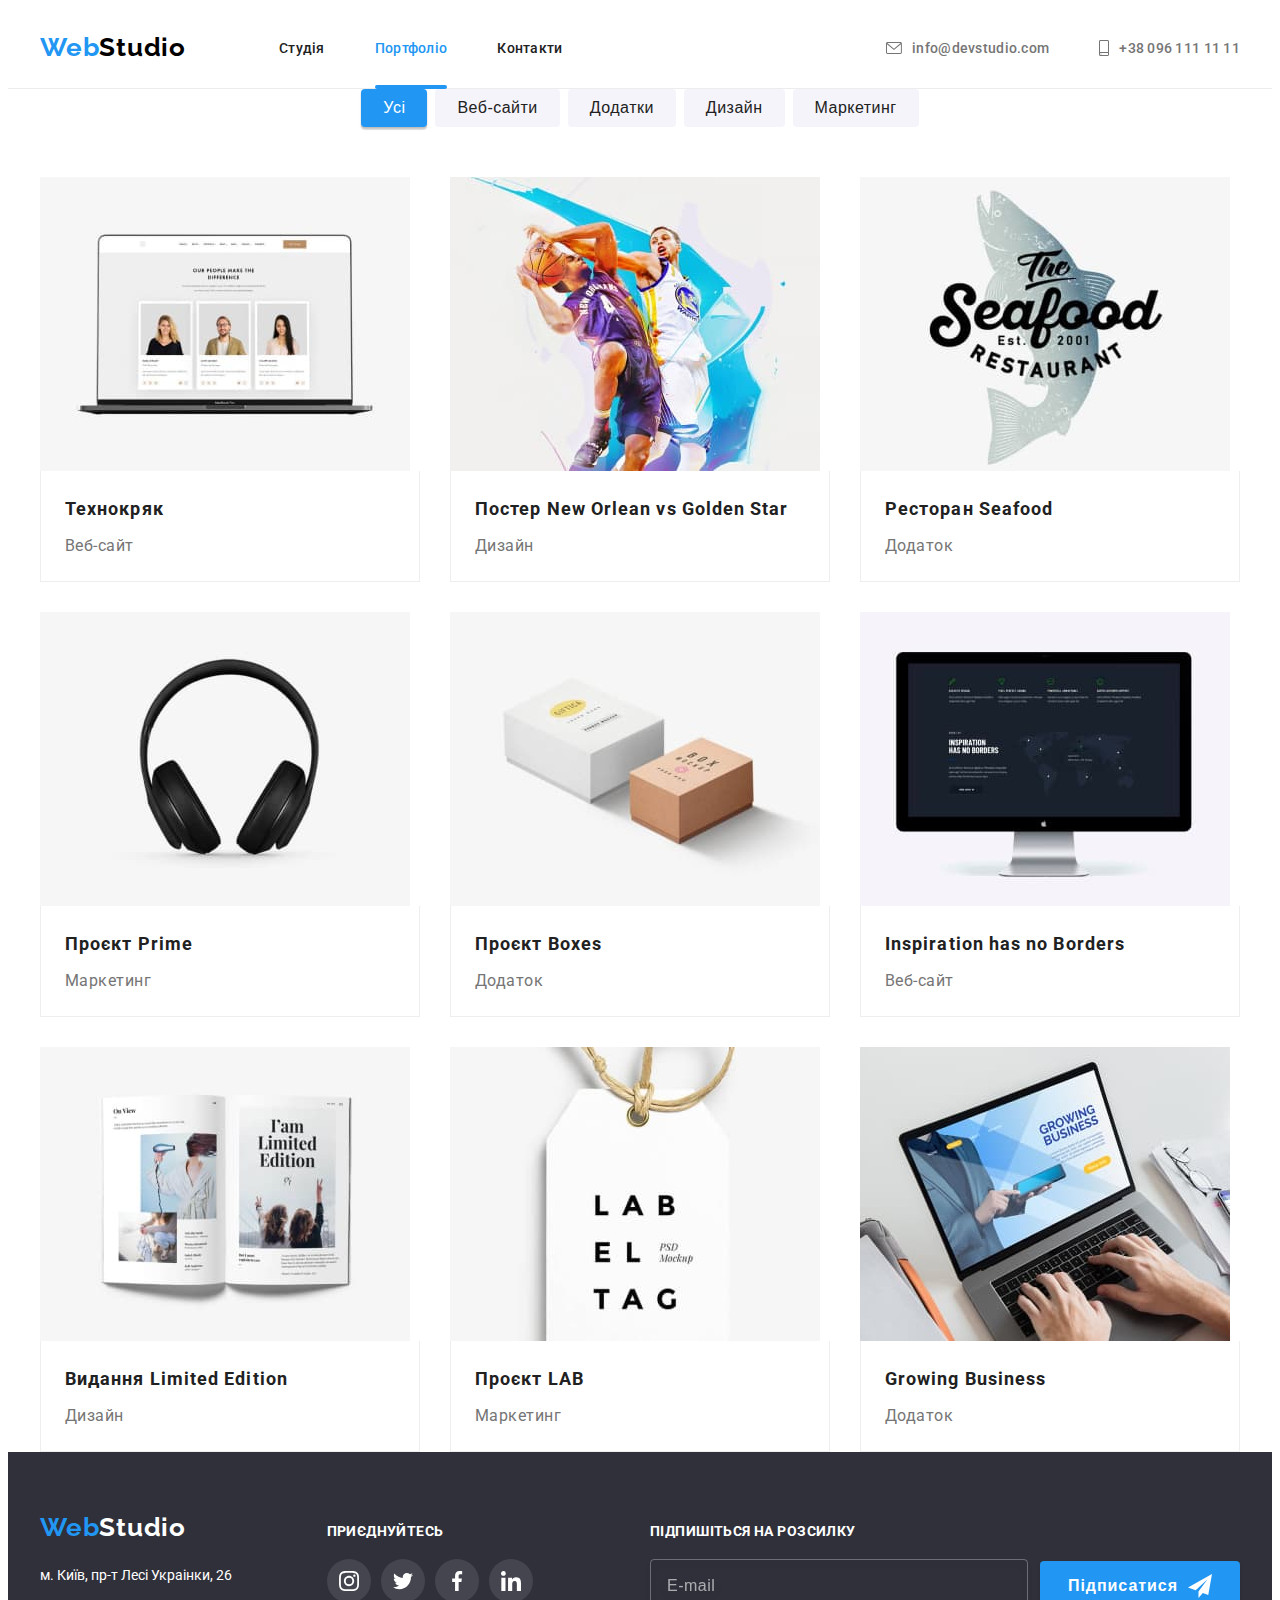
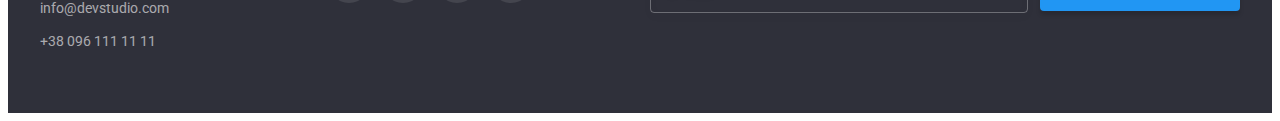
==== commit 148c10ba: "rename classes portfolio BEM" ====
--- a/portfolio.html
+++ b/portfolio.html
@@ -65,35 +65,36 @@
 		</header>
     <!-- MAIN CONTENT-"PORTFOLIO" -->
     <main>
-      <section class="page-portfolio section">
+      <sectionк class="page-portfolio section">
         <div class="container">
           <h1 class="visually-hidden">Наші проєкти</h1>
           <!-- фільтр-кнопки -->
           <ul class="filter-set list">
             <li class="filter-set__item">
-              <button type="button" class="filter-btn button current">
+              <button type="button" class="filter-set__btn button filter-set__btn--current">
                 Усі
               </button>
             </li>
             <li class="filter-set__item">
-              <button type="button" class="filter-btn button">Веб-сайти</button>
+              <button type="button" class="filter-set__btn button">Веб-сайти</button>
             </li>
             <li class="filter-set__item">
-              <button type="button" class="filter-btn button">Додатки</button>
+              <button type="button" class="filter-set__btn button">Додатки</button>
             </li>
             <li class="filter-set__item">
-              <button type="button" class="filter-btn button">Дизайн</button>
+              <button type="button" class="filter-set__btn button">Дизайн</button>
             </li>
             <li class="filter-set__item">
-              <button type="button" class="filter-btn button">Маркетинг</button>
+              <button type="button" class="filter-set__btn button">Маркетинг</button>
             </li>
           </ul>
           <!-- проєкти -->
           <ul class="card-set list">
             <li class="card-set__item">
               <a class="project link" href="#">
-                <div class="project-overlay">
-                  <img
+                <div class="project__overlay">
+                  <img 
+                    class="project__image"
                     src="./images/site-technocrack.jpg"
                     alt="сайт на ноутбуці"
                     width="370"
@@ -113,8 +114,9 @@
             </li>
             <li class="card-set__item">
               <a class="project link" href="#">
-                <div class="project-overlay">
-                  <img
+                <div class="project__overlay">
+                  <img 
+                    class="project__image"
                     src="./images/poster-basketball.jpg"
                     alt="гра в баскетбол"
                     width="370"
@@ -136,8 +138,9 @@
             </li>
             <li class="card-set__item">
               <a class="project link" href="#">
-                <div class="project-overlay">
-                  <img
+                <div class="project__overlay">
+                  <img 
+                    class="project__image"
                     src="./images/restaurant-seafood.jpg"
                     alt="риба на логотипі ресторану"
                     width="370"
@@ -159,8 +162,9 @@
             </li>
             <li class="card-set__item">
               <a class="project link" href="#">
-                <div class="project-overlay">
-                  <img
+                <div class="project__overlay">
+                  <img 
+                    class="project__image"
                     src="./images/project-prime.jpg"
                     alt="повнорозмірні чорні навушники"
                     width="370"
@@ -182,8 +186,9 @@
             </li>
             <li class="card-set__item">
               <a class="project link" href="#">
-                <div class="project-overlay">
-                  <img
+                <div class="project__overlay">
+                  <img 
+                    class="project__image"
                     src="./images/project-boxes.jpg"
                     alt="біла та коричнева кортонні коробки"
                     width="370"
@@ -205,8 +210,9 @@
             </li>
             <li class="card-set__item">
               <a class="project link" href="#">
-                <div class="project-overlay">
-                  <img
+                <div class="project__overlay">
+                  <img 
+                    class="project__image"
                     class="project-card"
                     src="./images/site-Inspiration.jpg"
                     alt="сайт на моноблоці Apple"
@@ -229,8 +235,9 @@
             </li>
             <li class="card-set__item">
               <a class="project link" href="#">
-                <div class="project-overlay">
-                  <img
+                <div class="project__overlay">
+                  <img 
+                    class="project__image"
                     src="./images/limited-edition.jpg"
                     alt="розгорнутий журнал зі статтею"
                     width="370"
@@ -252,8 +259,9 @@
             </li>
             <li class="card-set__item">
               <a class="project link" href="#">
-                <div class="project-overlay">
-                  <img
+                <div class="project__overlay">
+                  <img 
+                    class="project__image"
                     src="./images/project-lab.jpg"
                     alt="етикетка з написом"
                     width="370"
@@ -275,8 +283,9 @@
             </li>
             <li class="card-set__item">
               <a class="project link" href="#">
-                <div class="project-overlay">
-                  <img
+                <div class="project__overlay">
+                  <img 
+                    class="project__image"
                     src="./images/growing-business.jpg"
                     alt="сайт на ноутбуці"
                     width="370"
--- a/css/main.min.css
+++ b/css/main.min.css
@@ -1 +1 @@
-:root{--main-bg-color: #ffffff;--bg-hero-color: #c4c4c4;--border-bg-color: #2f303a;--section-team-bg-color: #f5f4fa;--main-text-color: #757575;--secondary-text-color: #212121;--accent-color: #2196f3;--secondary-accent-color: #188ce8;--benefits-box-color: #f5f4fa;--filter-btn-bg-color: #f5f4fa;--logo-part-color: #000000;--hero-title-color: #ffffff;--btn-text-color: #ffffff;--activity-text-color: #ffffff;--logo-footer-color: #ffffff;--footer-text-color: #ffffff;--contact-footer-color: rgba(255, 255, 255, 0.6);--bg-footer-icons: rgba(255, 255, 255, 0.1);--border-header-color: #ececec;--border-project-color: #eeeeee;--soc-network-color: #afb1b8;--secondary-social-color: #ffffff;--bg-social-color: #ffffff;--border-clients-color: #afb1b8;--team-card-shadow: 0px 1px 3px rgba(0, 0, 0, 0.12), 0px 1px 1px rgba(0, 0, 0, 0.14), 0px 2px 1px rgba(0, 0, 0, 0.2);--filter-btn-shadow: 0px 3px 1px rgba(0, 0, 0, 0.1), 0px 1px 2px rgba(0, 0, 0, 0.08), 0px 2px 2px rgba(0, 0, 0, 0.12);--projects-card-shadow: 0px 1px 1px rgba(0, 0, 0, 0.12), 0px 4px 4px rgba(0, 0, 0, 0.06), 1px 4px 6px rgba(0, 0, 0, 0.16);--btn-hero-shadow: 0px 4px 4px rgba(0, 0, 0, 0.15);--cubic: cubic-bezier(0.4, 0, 0.2, 1);--modal-bg-color: #ffffff;--project-overlay-color: #ffffff;--modal-shadow: 0px 1px 3px rgba(0, 0, 0, 0.12), 0px 1px 1px rgba(0, 0, 0, 0.14), 0px 2px 1px rgba(0, 0, 0, 0.2);--overlay-bg-color: rgba(33, 150, 243, 0.9);--main-form-color: #757575}body{font-family:"Roboto",sans-serif;font-weight:400;background-color:var(--main-bg-color);color:var(--main-text-color)}.is-hidden{opacity:0;visibility:hidden;pointer-events:none}h1,h2,h3,h4,h5,h6,p{margin:0}img{display:block;max-width:100%;height:auto}address{font-style:normal}.button{border:none;border-radius:4px;cursor:pointer}.list{padding:0;margin:0;list-style:none}.link{text-decoration:none;color:inherit}.visually-hidden{position:absolute;white-space:nowrap;width:1px;height:1px;overflow:hidden;border:0;padding:0;clip:rect(0 0 0 0);-webkit-clip-path:inset(50%);clip-path:inset(50%);margin:-1px}.section{padding-top:94px;padding-bottom:94px}.container{width:1200px;padding-left:15px;padding-right:15px;margin:0 auto}.logo{font-family:"Raleway",sans-serif;font-weight:700;font-size:26px;line-height:1.1923076923;letter-spacing:.03em;color:var(--accent-color)}.hero-btn,.subscribe-btn,.order-btn{width:200px;height:50px;font-weight:700;font-size:16px;line-height:1.875;display:flex;align-items:center;justify-content:center;text-align:center;letter-spacing:.06em;color:var(--btn-text-color);background-color:var(--accent-color);box-shadow:var(--btn-hero-shadow);transition:background-color 250ms var(--cubic)}.hero-btn:hover,.hero-btn:focus,.subscribe-btn:hover,.subscribe-btn:focus,.order-btn:hover,.order-btn:focus{background-color:var(--secondary-accent-color)}.soc-network{display:flex;justify-content:center;gap:10px}.soc-network__item{width:44px;height:44px}.soc-network__link{width:100%;height:100%;display:flex;justify-content:center;align-items:center;border-radius:50%;color:#afb1b8;transition:background-color 250ms var(--cubic),color 250ms var(--cubic)}.soc-network__link:hover,.soc-network__link:focus{background-color:var(--accent-color);color:#fff}.soc-network__icon{fill:currentColor}.section-title{margin-bottom:50px;font-size:36px;line-height:1.1666666667;text-align:center;letter-spacing:.03em;color:var(--secondary-text-color)}.part-header{border-bottom:1px solid var(--border-header-color)}.part-header__container{display:flex}.logo__part-black{color:var(--logo-part-color)}.page-header__logo{margin-right:93px;padding-top:24px;padding-bottom:25px}.part-header__nav{margin-right:auto;display:flex;align-items:center}.menu{display:flex;gap:50px}.auth-contacts{display:flex;gap:50px;align-items:center}.menu__link,.auth-contacts__link{display:flex;padding:32px 0}.menu__link{position:relative;font-weight:500;font-size:14px;line-height:1.1428571429;letter-spacing:.02em;color:var(--secondary-text-color);transition:color 250ms var(--cubic)}.menu__link:hover,.menu__link:focus,.menu__link.menu__link--current{color:var(--accent-color)}.menu__link::after,.menu__link.menu__link--current::after{content:"";position:absolute;left:0;bottom:-1px;width:100%;height:4px;display:flex;background-color:var(--accent-color);border-radius:2px;transform:scaleX(0);transition:transform 250ms var(--cubic)}.menu__link:hover::after,.menu__link:focus::after,.menu__link.menu__link--current::after{transform:scaleX(1)}.auth-contacts__link{font-weight:500;font-size:14px;line-height:1.1428571429;letter-spacing:.02em;color:var(--main-text-color);align-items:center;transition:color 250ms var(--cubic)}.auth-contacts__link:hover,.auth-contacts__link:focus{color:var(--accent-color)}.auth-contacts__icon{fill:currentColor;margin-right:10px}.page-hero{max-width:1600px;height:600px;padding:200px 0;margin:0 auto;background-color:var(--bg-hero-color);background-image:linear-gradient(rgba(47, 48, 58, 0.4), rgba(47, 48, 58, 0.4)),url(../images/hero-img.jpg);background-repeat:no-repeat;background-position:center}.page-hero__container{text-align:center;display:flex;flex-direction:column;justify-content:center;align-items:center}.page-hero__title{width:696px;margin-bottom:30px;font-weight:900;font-size:44px;line-height:1.3636363636;letter-spacing:.06em;text-transform:uppercase;color:var(--hero-title-color)}.benefits{display:flex;gap:30px}.benefits__item{flex-basis:calc((100% - 90px)/4)}.benefits__icon-wrap{display:flex;width:270px;height:120px;justify-content:center;align-items:center;margin-bottom:30px;background-color:var(--benefits-box-color);border-radius:4px}.benefits__title{margin-bottom:10px;font-size:14px;line-height:1.1428571429;letter-spacing:.03em;text-transform:uppercase;color:var(--secondary-text-color)}.benefits__text{font-size:14px;line-height:1.7142857143;letter-spacing:.03em;color:var(--main-text-color)}.page-activity{padding-top:0}.activity{display:flex;gap:30px}.activity__item{position:relative;flex-basis:calc((100% - 60px)/3)}.activity__item-wrap{position:absolute;right:0;bottom:0;width:100%;height:70px;display:flex;justify-content:center;align-items:center;background-color:rgba(47,48,58,.8)}.activity__item-title{font-weight:700;font-size:14px;line-height:1.1428571429;text-align:center;letter-spacing:.03em;text-transform:uppercase;color:var(--activity-text-color)}.page-team{background-color:var(--section-team-bg-color)}.team-member{display:flex;gap:30px}.team-member__item{flex-basis:calc((100% - 90px)/4);border-radius:0px 0px 4px 4px;background-color:var(--main-bg-color);box-shadow:var(--team-card-shadow)}.team-member__content{padding:30px 32px;text-align:center}.team-member__name{margin-bottom:10px;font-weight:500;font-size:16px;line-height:1.1875;text-align:center;letter-spacing:.03em;color:var(--secondary-text-color)}.team-member__pos{margin-bottom:16px;font-size:16px;line-height:1.1875;text-align:center;letter-spacing:.03em;color:var(--main-text-color)}.clients{display:flex;gap:30px}.clients__item{width:170px;height:92px;flex-basis:calc((100% - 150px)/6)}.clients__link{width:100%;height:100%;display:flex;justify-content:center;align-items:center;border:1px solid var(--border-clients-color);border-radius:4px;color:var(--soc-network-color);transition:color 250ms var(--cubic),border 250ms var(--cubic)}.clients__link:hover,.clients__link:focus{color:var(--accent-color);border:1px solid var(--accent-color)}.clients__icon{fill:currentColor}.part-footer{padding:60px 0;background-color:var(--border-bg-color)}.part-footer__container{display:flex;align-items:baseline;justify-content:space-between}.part-footer__content{margin-right:70px}.page-footer__logo{display:block;margin-bottom:20px}.logo__part-white{color:var(--logo-footer-color)}.auth-address__item:not(:last-child){margin-bottom:9px}.auth-address__link{font-size:14px;line-height:1.7142857143;color:var(--contact-footer-color);transition:color 250ms var(--cubic)}.auth-address__link:hover,.auth-address__link:focus{color:var(--accent-color)}.auth-address__link--white{color:var(--footer-text-color)}.soc-invite{margin-right:93px}.soc-invite__title{display:block;margin-bottom:20px;font-weight:700;font-size:14px;line-height:1.1428571429;letter-spacing:.03em;text-transform:uppercase;color:var(--footer-text-color)}.soc-network__link--bottom{color:#fff;background-color:rgba(255,255,255,.1)}.subscription{display:block}.subscription__title{display:block;margin-bottom:20px;font-weight:700;font-size:14px;line-height:1.1428571429;letter-spacing:.03em;text-transform:uppercase;color:var(--footer-text-color)}.form-subscription{display:flex;align-items:center;gap:12px}.form-subscription__input{width:358px;height:50px;padding-left:16px;font-size:16px;line-height:1.25;letter-spacing:.03em;background-color:inherit;outline:rgba(0,0,0,0);color:rgba(255,255,255,.6);border:1px solid rgba(255,255,255,.3);filter:drop-shadow(0px 4px 4px rgba(0, 0, 0, 0.15));border-radius:4px;transition:border-color 250ms var(--cubic)}.form-subscription__input::-moz-placeholder{font-size:16px;line-height:1.25;letter-spacing:.03em;align-items:center;color:rgba(255,255,255,.6)}.form-subscription__input:-ms-input-placeholder{font-size:16px;line-height:1.25;letter-spacing:.03em;align-items:center;color:rgba(255,255,255,.6)}.form-subscription__input::placeholder{font-size:16px;line-height:1.25;letter-spacing:.03em;align-items:center;color:rgba(255,255,255,.6)}.form-subscription__input:focus,.form-subscription__input:hover{border-color:var(--accent-color)}.form-subscription__icon{margin-left:10px;fill:currentColor}.backdrop{position:fixed;top:0;width:100%;height:100%;opacity:1;background-color:rgba(0,0,0,.2);transition:opacity 250ms var(--cubic),visibility 250ms var(--cubic)}.modal{position:absolute;top:50%;left:50%;width:528px;min-height:581px;padding:40px;background-color:var(--modal-bg-color);border-radius:4px;box-shadow:var(--modal-shadow);transform:translate(-50%, -50%) scale(1);transition:transform 700ms var(--cubic)}.backdrop.is-hidden .modal{transform:translate(-50%, -50%) scale(1.5)}.modal__btn-close{position:absolute;top:8px;right:8px;width:30px;height:30px;display:flex;align-items:center;justify-content:center;background-color:var(--modal-bg-color);border:1px solid rgba(0,0,0,.1);border-radius:50%;cursor:pointer;transition:fill 250ms var(--cubic)}.modal__btn-close:hover,.modal__btn-close:focus{fill:var(--accent-color)}.modal__title{margin-bottom:12px;font-weight:700;font-size:20px;line-height:1.15;text-align:center;letter-spacing:.03em;color:#212121}.order-form__field{display:flex;flex-direction:column;margin-bottom:10px}.order-form__field:nth-of-type(4n){margin-bottom:20px}.order-form__label{margin-bottom:4px;font-size:12px;line-height:1.1666666667;letter-spacing:.01em;color:var(--main-form-color)}.order-form__wrap{position:relative}.order-form__input{width:100%;border:1px solid rgba(33,33,33,.2);border-radius:4px;outline:rgba(0,0,0,0);transition:border-color 250ms var(--cubic)}.order-form__input::-moz-placeholder{font-weight:400;font-size:12px;line-height:1.1666666667;letter-spacing:.01em;color:var(--main-form-color)}.order-form__input:-ms-input-placeholder{font-weight:400;font-size:12px;line-height:1.1666666667;letter-spacing:.01em;color:var(--main-form-color)}.order-form__input::placeholder{font-weight:400;font-size:12px;line-height:1.1666666667;letter-spacing:.01em;color:var(--main-form-color)}.order-form__input:focus,.order-form__input:hover{border-color:var(--accent-color)}.order-form__user{height:40px;padding:11px 12px 11px 42px}.order-form__icon{position:absolute;top:50%;left:12px;transform:translateY(-50%);transition:fill 250ms var(--cubic)}.order-form__input:not(:-moz-placeholder-shown)+.order-form__icon{fill:var(--accent-color)}.order-form__input:not(:-ms-input-placeholder)+.order-form__icon{fill:var(--accent-color)}.order-form__input:focus+.order-form__icon,.order-form__input:hover+.order-form__icon,.order-form__input:not(:placeholder-shown)+.order-form__icon{fill:var(--accent-color)}.order-form__comment{height:120px;padding:12px 16px;resize:none}.order-form__comment::-moz-placeholder{font-size:12px;line-height:1.1666666667;letter-spacing:.01em;color:rgba(117,117,117,.5)}.order-form__comment:-ms-input-placeholder{font-size:12px;line-height:1.1666666667;letter-spacing:.01em;color:rgba(117,117,117,.5)}.order-form__comment::placeholder{font-size:12px;line-height:1.1666666667;letter-spacing:.01em;color:rgba(117,117,117,.5)}.policy{margin-bottom:30px;display:flex;align-items:center;justify-content:center;gap:8px;font-size:14px;line-height:1.7142857143;letter-spacing:.03em;color:var(--main-text-color)}.policy__icon{fill:#fff;border:2px solid #212121;border-radius:2px;transition:border-color 250ms var(--cubic),background-color 250ms var(--cubic)}.policy__checkbox:checked+.policy__icon{border-color:rgba(0,0,0,0);background-color:var(--accent-color)}.policy__checkbox:focus+.policy__icon,.policy__checkbox:hover+.policy__icon{border-color:var(--accent-color);box-shadow:0px 2px 4px rgba(0,0,0,.3)}.policy__link{position:relative;font-size:14px;line-height:1.7142857143;letter-spacing:.03em;color:var(--accent-color);outline:rgba(0,0,0,0)}.policy__link::after{content:" ";position:absolute;bottom:5px;left:0;width:100%;height:1px;background-color:var(--accent-color)}.policy__link:focus::after,.policy__link:hover::after{box-shadow:0px 2px 4px rgba(4,13,30,.9)}.order-form__btn-wrap{display:flex;justify-content:center}.filter-set{margin-bottom:50px;display:flex;justify-content:center;align-items:center;gap:8px}.filter-btn{padding:6px 22px;display:block;font-weight:500;font-size:16px;line-height:1.625;text-align:center;letter-spacing:.03em;color:var(--secondary-text-color);background-color:var(--filter-btn-bg-color);transition:color 250ms var(--cubic),background-color 250ms var(--cubic),box-shadow 250ms var(--cubic)}.filter-btn:hover,.filter-btn:focus,.filter-btn.current{color:var(--btn-text-color);background-color:var(--accent-color);box-shadow:var(--filter-btn-shadow)}.card-set{display:flex;flex-wrap:wrap;gap:30px}.card-set__item{width:calc((100% - 60px)/3)}.project{display:block;transition:box-shadow 250ms var(--cubic)}.project:hover,.project:focus{box-shadow:var(--projects-card-shadow)}.project-overlay{position:relative;overflow:hidden}.project__overlay-text{position:absolute;top:0;left:0;width:100%;height:100%;padding:63px 24px;font-size:18px;line-height:1.5555555556;letter-spacing:.03em;color:var(--project-overlay-color);background-color:var(--overlay-bg-color);transform:translateY(100%);transition:transform 250ms var(--cubic)}.project:hover .project__overlay-text,.project:focus .project__overlay-text{transform:translateY(0)}.project__content{padding:20px 24px;border:1px solid var(--border-project-color);border-top:0}.project__title{margin-bottom:4px;font-size:18px;line-height:2;letter-spacing:.06em;color:var(--secondary-text-color)}.project__type{font-size:16px;line-height:1.875;letter-spacing:.03em;color:var(--main-text-color)}/*# sourceMappingURL=main.min.css.map */+:root{--main-bg-color: #ffffff;--bg-hero-color: #c4c4c4;--border-bg-color: #2f303a;--section-team-bg-color: #f5f4fa;--main-text-color: #757575;--secondary-text-color: #212121;--accent-color: #2196f3;--secondary-accent-color: #188ce8;--benefits-box-color: #f5f4fa;--filter-btn-bg-color: #f5f4fa;--logo-part-color: #000000;--hero-title-color: #ffffff;--btn-text-color: #ffffff;--activity-text-color: #ffffff;--logo-footer-color: #ffffff;--footer-text-color: #ffffff;--contact-footer-color: rgba(255, 255, 255, 0.6);--bg-footer-icons: rgba(255, 255, 255, 0.1);--border-header-color: #ececec;--border-project-color: #eeeeee;--soc-network-color: #afb1b8;--secondary-social-color: #ffffff;--bg-social-color: #ffffff;--border-clients-color: #afb1b8;--team-card-shadow: 0px 1px 3px rgba(0, 0, 0, 0.12), 0px 1px 1px rgba(0, 0, 0, 0.14), 0px 2px 1px rgba(0, 0, 0, 0.2);--filter-btn-shadow: 0px 3px 1px rgba(0, 0, 0, 0.1), 0px 1px 2px rgba(0, 0, 0, 0.08), 0px 2px 2px rgba(0, 0, 0, 0.12);--projects-card-shadow: 0px 1px 1px rgba(0, 0, 0, 0.12), 0px 4px 4px rgba(0, 0, 0, 0.06), 1px 4px 6px rgba(0, 0, 0, 0.16);--btn-hero-shadow: 0px 4px 4px rgba(0, 0, 0, 0.15);--cubic: cubic-bezier(0.4, 0, 0.2, 1);--modal-bg-color: #ffffff;--project-overlay-color: #ffffff;--modal-shadow: 0px 1px 3px rgba(0, 0, 0, 0.12), 0px 1px 1px rgba(0, 0, 0, 0.14), 0px 2px 1px rgba(0, 0, 0, 0.2);--overlay-bg-color: rgba(33, 150, 243, 0.9);--main-form-color: #757575}body{font-family:"Roboto",sans-serif;font-weight:400;background-color:var(--main-bg-color);color:var(--main-text-color)}.is-hidden{opacity:0;visibility:hidden;pointer-events:none}h1,h2,h3,h4,h5,h6,p{margin:0}img{display:block;max-width:100%;height:auto}address{font-style:normal}.button{border:none;border-radius:4px;cursor:pointer}.list{padding:0;margin:0;list-style:none}.link{text-decoration:none;color:inherit}.visually-hidden{position:absolute;white-space:nowrap;width:1px;height:1px;overflow:hidden;border:0;padding:0;clip:rect(0 0 0 0);-webkit-clip-path:inset(50%);clip-path:inset(50%);margin:-1px}.section{padding-top:94px;padding-bottom:94px}.container{width:1200px;padding-left:15px;padding-right:15px;margin:0 auto}.logo{font-family:"Raleway",sans-serif;font-weight:700;font-size:26px;line-height:1.1923076923;letter-spacing:.03em;color:var(--accent-color)}.hero-btn,.subscribe-btn,.order-btn{width:200px;height:50px;font-weight:700;font-size:16px;line-height:1.875;display:flex;align-items:center;justify-content:center;text-align:center;letter-spacing:.06em;color:var(--btn-text-color);background-color:var(--accent-color);box-shadow:var(--btn-hero-shadow);transition:background-color 250ms var(--cubic)}.hero-btn:hover,.hero-btn:focus,.subscribe-btn:hover,.subscribe-btn:focus,.order-btn:hover,.order-btn:focus{background-color:var(--secondary-accent-color)}.soc-network{display:flex;justify-content:center;gap:10px}.soc-network__item{width:44px;height:44px}.soc-network__link{width:100%;height:100%;display:flex;justify-content:center;align-items:center;border-radius:50%;color:#afb1b8;transition:background-color 250ms var(--cubic),color 250ms var(--cubic)}.soc-network__link:hover,.soc-network__link:focus{background-color:var(--accent-color);color:#fff}.soc-network__icon{fill:currentColor}.section-title{margin-bottom:50px;font-size:36px;line-height:1.1666666667;text-align:center;letter-spacing:.03em;color:var(--secondary-text-color)}.part-header{border-bottom:1px solid var(--border-header-color)}.part-header__container{display:flex}.logo__part-black{color:var(--logo-part-color)}.page-header__logo{margin-right:93px;padding-top:24px;padding-bottom:25px}.part-header__nav{margin-right:auto;display:flex;align-items:center}.menu{display:flex;gap:50px}.auth-contacts{display:flex;gap:50px;align-items:center}.menu__link,.auth-contacts__link{display:flex;padding:32px 0}.menu__link{position:relative;font-weight:500;font-size:14px;line-height:1.1428571429;letter-spacing:.02em;color:var(--secondary-text-color);transition:color 250ms var(--cubic)}.menu__link:hover,.menu__link:focus,.menu__link--current{color:var(--accent-color)}.menu__link::after,.menu__link.menu__link--current::after{content:"";position:absolute;left:0;bottom:-1px;width:100%;height:4px;display:flex;background-color:var(--accent-color);border-radius:2px;transform:scaleX(0);transition:transform 250ms var(--cubic)}.menu__link:hover::after,.menu__link:focus::after,.menu__link.menu__link--current::after{transform:scaleX(1)}.auth-contacts__link{font-weight:500;font-size:14px;line-height:1.1428571429;letter-spacing:.02em;color:var(--main-text-color);align-items:center;transition:color 250ms var(--cubic)}.auth-contacts__link:hover,.auth-contacts__link:focus{color:var(--accent-color)}.auth-contacts__icon{fill:currentColor;margin-right:10px}.page-hero{max-width:1600px;height:600px;padding:200px 0;margin:0 auto;background-color:var(--bg-hero-color);background-image:linear-gradient(rgba(47, 48, 58, 0.4), rgba(47, 48, 58, 0.4)),url(../images/hero-img.jpg);background-repeat:no-repeat;background-position:center}.page-hero__container{text-align:center;display:flex;flex-direction:column;justify-content:center;align-items:center}.page-hero__title{width:696px;margin-bottom:30px;font-weight:900;font-size:44px;line-height:1.3636363636;letter-spacing:.06em;text-transform:uppercase;color:var(--hero-title-color)}.benefits{display:flex;gap:30px}.benefits__item{flex-basis:calc((100% - 90px)/4)}.benefits__icon-wrap{display:flex;width:270px;height:120px;justify-content:center;align-items:center;margin-bottom:30px;background-color:var(--benefits-box-color);border-radius:4px}.benefits__title{margin-bottom:10px;font-size:14px;line-height:1.1428571429;letter-spacing:.03em;text-transform:uppercase;color:var(--secondary-text-color)}.benefits__text{font-size:14px;line-height:1.7142857143;letter-spacing:.03em;color:var(--main-text-color)}.page-activity{padding-top:0}.activity{display:flex;gap:30px}.activity__item{position:relative;flex-basis:calc((100% - 60px)/3)}.activity__item-wrap{position:absolute;right:0;bottom:0;width:100%;height:70px;display:flex;justify-content:center;align-items:center;background-color:rgba(47,48,58,.8)}.activity__item-title{font-weight:700;font-size:14px;line-height:1.1428571429;text-align:center;letter-spacing:.03em;text-transform:uppercase;color:var(--activity-text-color)}.page-team{background-color:var(--section-team-bg-color)}.team-member{display:flex;gap:30px}.team-member__item{flex-basis:calc((100% - 90px)/4);border-radius:0px 0px 4px 4px;background-color:var(--main-bg-color);box-shadow:var(--team-card-shadow)}.team-member__content{padding:30px 32px;text-align:center}.team-member__name{margin-bottom:10px;font-weight:500;font-size:16px;line-height:1.1875;text-align:center;letter-spacing:.03em;color:var(--secondary-text-color)}.team-member__pos{margin-bottom:16px;font-size:16px;line-height:1.1875;text-align:center;letter-spacing:.03em;color:var(--main-text-color)}.clients{display:flex;gap:30px}.clients__item{width:170px;height:92px;flex-basis:calc((100% - 150px)/6)}.clients__link{width:100%;height:100%;display:flex;justify-content:center;align-items:center;border:1px solid var(--border-clients-color);border-radius:4px;color:var(--soc-network-color);transition:color 250ms var(--cubic),border 250ms var(--cubic)}.clients__link:hover,.clients__link:focus{color:var(--accent-color);border:1px solid var(--accent-color)}.clients__icon{fill:currentColor}.part-footer{padding:60px 0;background-color:var(--border-bg-color)}.part-footer__container{display:flex;align-items:baseline;justify-content:space-between}.part-footer__content{margin-right:70px}.page-footer__logo{display:block;margin-bottom:20px}.logo__part-white{color:var(--logo-footer-color)}.auth-address__item:not(:last-child){margin-bottom:9px}.auth-address__link{font-size:14px;line-height:1.7142857143;color:var(--contact-footer-color);transition:color 250ms var(--cubic)}.auth-address__link:hover,.auth-address__link:focus{color:var(--accent-color)}.auth-address__link--white{color:var(--footer-text-color)}.soc-invite{margin-right:93px}.soc-invite__title{display:block;margin-bottom:20px;font-weight:700;font-size:14px;line-height:1.1428571429;letter-spacing:.03em;text-transform:uppercase;color:var(--footer-text-color)}.soc-network__link--bottom{color:#fff;background-color:rgba(255,255,255,.1)}.subscription{display:block}.subscription__title{display:block;margin-bottom:20px;font-weight:700;font-size:14px;line-height:1.1428571429;letter-spacing:.03em;text-transform:uppercase;color:var(--footer-text-color)}.form-subscription{display:flex;align-items:center;gap:12px}.form-subscription__input{width:358px;height:50px;padding-left:16px;font-size:16px;line-height:1.25;letter-spacing:.03em;background-color:inherit;outline:rgba(0,0,0,0);color:rgba(255,255,255,.6);border:1px solid rgba(255,255,255,.3);filter:drop-shadow(0px 4px 4px rgba(0, 0, 0, 0.15));border-radius:4px;transition:border-color 250ms var(--cubic)}.form-subscription__input::-moz-placeholder{font-size:16px;line-height:1.25;letter-spacing:.03em;align-items:center;color:rgba(255,255,255,.6)}.form-subscription__input:-ms-input-placeholder{font-size:16px;line-height:1.25;letter-spacing:.03em;align-items:center;color:rgba(255,255,255,.6)}.form-subscription__input::placeholder{font-size:16px;line-height:1.25;letter-spacing:.03em;align-items:center;color:rgba(255,255,255,.6)}.form-subscription__input:focus,.form-subscription__input:hover{border-color:var(--accent-color)}.form-subscription__icon{margin-left:10px;fill:currentColor}.backdrop{position:fixed;top:0;width:100%;height:100%;opacity:1;background-color:rgba(0,0,0,.2);transition:opacity 250ms var(--cubic),visibility 250ms var(--cubic)}.modal{position:absolute;top:50%;left:50%;width:528px;min-height:581px;padding:40px;background-color:var(--modal-bg-color);border-radius:4px;box-shadow:var(--modal-shadow);transform:translate(-50%, -50%) scale(1);transition:transform 700ms var(--cubic)}.backdrop.is-hidden .modal{transform:translate(-50%, -50%) scale(1.5)}.modal__btn-close{position:absolute;top:8px;right:8px;width:30px;height:30px;display:flex;align-items:center;justify-content:center;background-color:var(--modal-bg-color);border:1px solid rgba(0,0,0,.1);border-radius:50%;cursor:pointer;transition:fill 250ms var(--cubic)}.modal__btn-close:hover,.modal__btn-close:focus{fill:var(--accent-color)}.modal__title{margin-bottom:12px;font-weight:700;font-size:20px;line-height:1.15;text-align:center;letter-spacing:.03em;color:#212121}.order-form__field{display:flex;flex-direction:column;margin-bottom:10px}.order-form__field:nth-of-type(4n){margin-bottom:20px}.order-form__label{margin-bottom:4px;font-size:12px;line-height:1.1666666667;letter-spacing:.01em;color:var(--main-form-color)}.order-form__wrap{position:relative}.order-form__input{width:100%;border:1px solid rgba(33,33,33,.2);border-radius:4px;outline:rgba(0,0,0,0);transition:border-color 250ms var(--cubic)}.order-form__input::-moz-placeholder{font-weight:400;font-size:12px;line-height:1.1666666667;letter-spacing:.01em;color:var(--main-form-color)}.order-form__input:-ms-input-placeholder{font-weight:400;font-size:12px;line-height:1.1666666667;letter-spacing:.01em;color:var(--main-form-color)}.order-form__input::placeholder{font-weight:400;font-size:12px;line-height:1.1666666667;letter-spacing:.01em;color:var(--main-form-color)}.order-form__input:focus,.order-form__input:hover{border-color:var(--accent-color)}.order-form__user{height:40px;padding:11px 12px 11px 42px}.order-form__icon{position:absolute;top:50%;left:12px;transform:translateY(-50%);transition:fill 250ms var(--cubic)}.order-form__input:not(:-moz-placeholder-shown)+.order-form__icon{fill:var(--accent-color)}.order-form__input:not(:-ms-input-placeholder)+.order-form__icon{fill:var(--accent-color)}.order-form__input:focus+.order-form__icon,.order-form__input:hover+.order-form__icon,.order-form__input:not(:placeholder-shown)+.order-form__icon{fill:var(--accent-color)}.order-form__comment{height:120px;padding:12px 16px;resize:none}.order-form__comment::-moz-placeholder{font-size:12px;line-height:1.1666666667;letter-spacing:.01em;color:rgba(117,117,117,.5)}.order-form__comment:-ms-input-placeholder{font-size:12px;line-height:1.1666666667;letter-spacing:.01em;color:rgba(117,117,117,.5)}.order-form__comment::placeholder{font-size:12px;line-height:1.1666666667;letter-spacing:.01em;color:rgba(117,117,117,.5)}.policy{margin-bottom:30px;display:flex;align-items:center;justify-content:center;gap:8px;font-size:14px;line-height:1.7142857143;letter-spacing:.03em;color:var(--main-text-color)}.policy__icon{fill:#fff;border:2px solid #212121;border-radius:2px;transition:border-color 250ms var(--cubic),background-color 250ms var(--cubic)}.policy__checkbox:checked+.policy__icon{border-color:rgba(0,0,0,0);background-color:var(--accent-color)}.policy__checkbox:focus+.policy__icon,.policy__checkbox:hover+.policy__icon{border-color:var(--accent-color)}.policy__link{position:relative;font-size:14px;line-height:1.7142857143;letter-spacing:.03em;color:var(--accent-color)}.policy__link::after{content:" ";position:absolute;bottom:5px;left:0;width:100%;height:1px;background-color:var(--accent-color)}.order-form__btn-wrap{display:flex;justify-content:center}.filter-set{margin-bottom:50px;display:flex;justify-content:center;align-items:center;gap:8px}.filter-set__btn{padding:6px 22px;display:block;font-weight:500;font-size:16px;line-height:1.625;text-align:center;letter-spacing:.03em;color:var(--secondary-text-color);background-color:var(--filter-btn-bg-color);transition:color 250ms var(--cubic),background-color 250ms var(--cubic),box-shadow 250ms var(--cubic)}.filter-set__btn:hover,.filter-set__btn:focus,.filter-set__btn--current{color:var(--btn-text-color);background-color:var(--accent-color);box-shadow:var(--filter-btn-shadow)}.card-set{display:flex;flex-wrap:wrap;gap:30px}.card-set__item{width:calc((100% - 60px)/3)}.project{display:block;transition:box-shadow 250ms var(--cubic)}.project:hover,.project:focus{box-shadow:var(--projects-card-shadow)}.project__overlay{position:relative;overflow:hidden}.project__overlay-text{position:absolute;top:0;left:0;width:100%;height:100%;padding:63px 24px;font-size:18px;line-height:1.5555555556;letter-spacing:.03em;color:var(--project-overlay-color);background-color:var(--overlay-bg-color);transform:translateY(100%);transition:transform 250ms var(--cubic)}.project:hover .project__overlay-text,.project:focus .project__overlay-text{transform:translateY(0)}.project__content{padding:20px 24px;border:1px solid var(--border-project-color);border-top:0}.project__title{margin-bottom:4px;font-size:18px;line-height:2;letter-spacing:.06em;color:var(--secondary-text-color)}.project__type{font-size:16px;line-height:1.875;letter-spacing:.03em;color:var(--main-text-color)}/*# sourceMappingURL=main.min.css.map */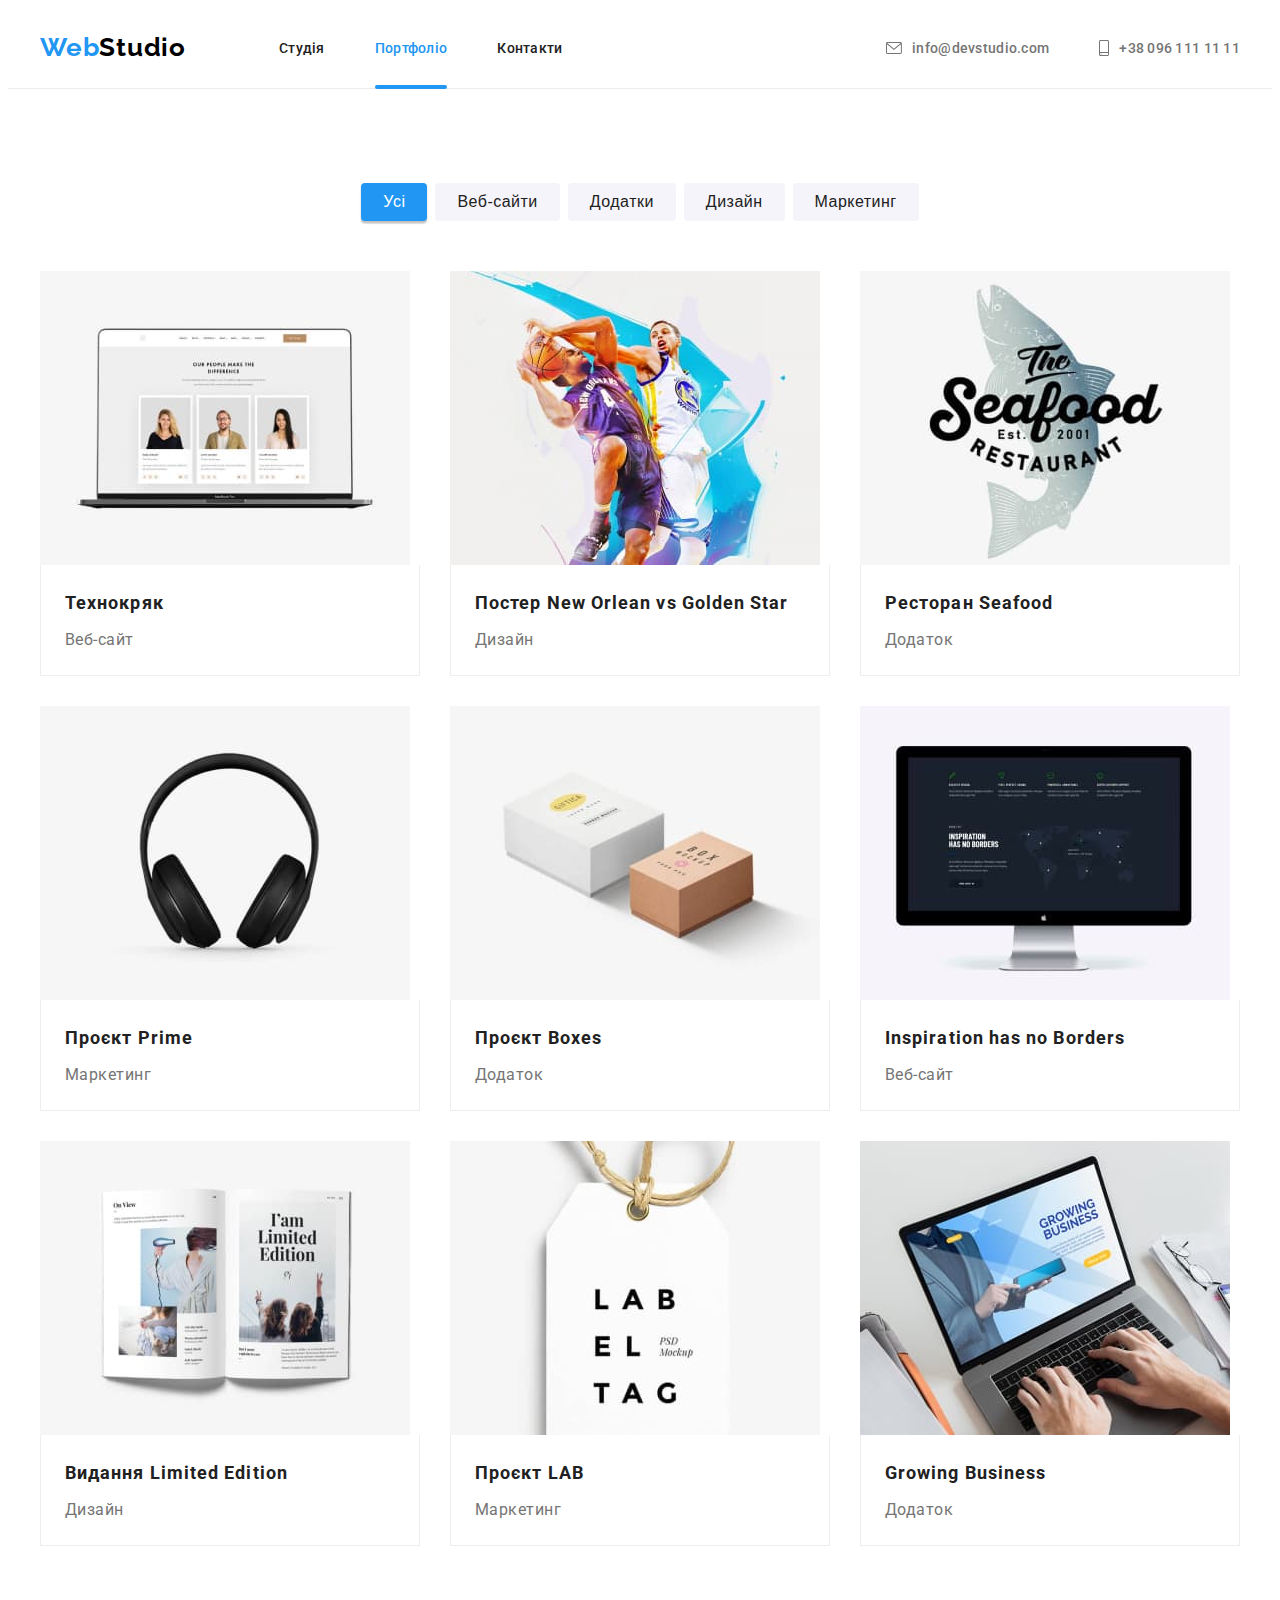
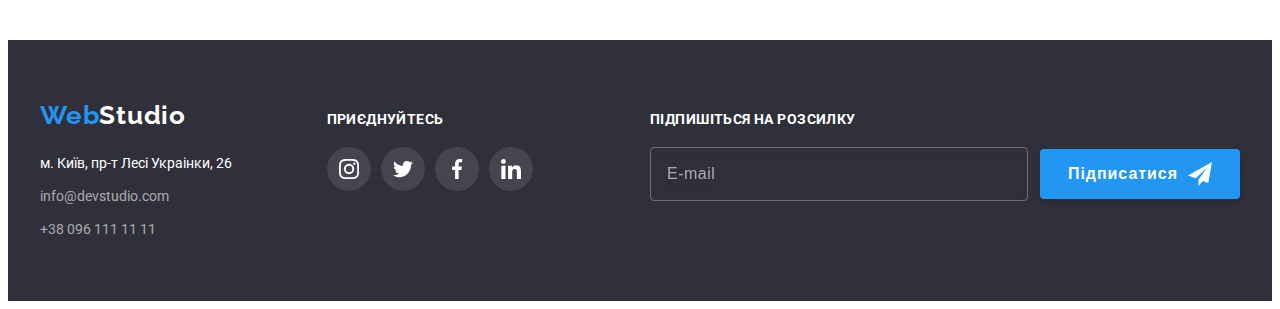
==== commit f8cef815: "rename root" ====
--- a/portfolio.html
+++ b/portfolio.html
@@ -65,7 +65,7 @@
 		</header>
     <!-- MAIN CONTENT-"PORTFOLIO" -->
     <main>
-      <sectionк class="page-portfolio section">
+      <section class="page-portfolio section">
         <div class="container">
           <h1 class="visually-hidden">Наші проєкти</h1>
           <!-- фільтр-кнопки -->
--- a/css/main.min.css
+++ b/css/main.min.css
@@ -1 +1 @@
-:root{--main-bg-color: #ffffff;--bg-hero-color: #c4c4c4;--border-bg-color: #2f303a;--section-team-bg-color: #f5f4fa;--main-text-color: #757575;--secondary-text-color: #212121;--accent-color: #2196f3;--secondary-accent-color: #188ce8;--benefits-box-color: #f5f4fa;--filter-btn-bg-color: #f5f4fa;--logo-part-color: #000000;--hero-title-color: #ffffff;--btn-text-color: #ffffff;--activity-text-color: #ffffff;--logo-footer-color: #ffffff;--footer-text-color: #ffffff;--contact-footer-color: rgba(255, 255, 255, 0.6);--bg-footer-icons: rgba(255, 255, 255, 0.1);--border-header-color: #ececec;--border-project-color: #eeeeee;--soc-network-color: #afb1b8;--secondary-social-color: #ffffff;--bg-social-color: #ffffff;--border-clients-color: #afb1b8;--team-card-shadow: 0px 1px 3px rgba(0, 0, 0, 0.12), 0px 1px 1px rgba(0, 0, 0, 0.14), 0px 2px 1px rgba(0, 0, 0, 0.2);--filter-btn-shadow: 0px 3px 1px rgba(0, 0, 0, 0.1), 0px 1px 2px rgba(0, 0, 0, 0.08), 0px 2px 2px rgba(0, 0, 0, 0.12);--projects-card-shadow: 0px 1px 1px rgba(0, 0, 0, 0.12), 0px 4px 4px rgba(0, 0, 0, 0.06), 1px 4px 6px rgba(0, 0, 0, 0.16);--btn-hero-shadow: 0px 4px 4px rgba(0, 0, 0, 0.15);--cubic: cubic-bezier(0.4, 0, 0.2, 1);--modal-bg-color: #ffffff;--project-overlay-color: #ffffff;--modal-shadow: 0px 1px 3px rgba(0, 0, 0, 0.12), 0px 1px 1px rgba(0, 0, 0, 0.14), 0px 2px 1px rgba(0, 0, 0, 0.2);--overlay-bg-color: rgba(33, 150, 243, 0.9);--main-form-color: #757575}body{font-family:"Roboto",sans-serif;font-weight:400;background-color:var(--main-bg-color);color:var(--main-text-color)}.is-hidden{opacity:0;visibility:hidden;pointer-events:none}h1,h2,h3,h4,h5,h6,p{margin:0}img{display:block;max-width:100%;height:auto}address{font-style:normal}.button{border:none;border-radius:4px;cursor:pointer}.list{padding:0;margin:0;list-style:none}.link{text-decoration:none;color:inherit}.visually-hidden{position:absolute;white-space:nowrap;width:1px;height:1px;overflow:hidden;border:0;padding:0;clip:rect(0 0 0 0);-webkit-clip-path:inset(50%);clip-path:inset(50%);margin:-1px}.section{padding-top:94px;padding-bottom:94px}.container{width:1200px;padding-left:15px;padding-right:15px;margin:0 auto}.logo{font-family:"Raleway",sans-serif;font-weight:700;font-size:26px;line-height:1.1923076923;letter-spacing:.03em;color:var(--accent-color)}.hero-btn,.subscribe-btn,.order-btn{width:200px;height:50px;font-weight:700;font-size:16px;line-height:1.875;display:flex;align-items:center;justify-content:center;text-align:center;letter-spacing:.06em;color:var(--btn-text-color);background-color:var(--accent-color);box-shadow:var(--btn-hero-shadow);transition:background-color 250ms var(--cubic)}.hero-btn:hover,.hero-btn:focus,.subscribe-btn:hover,.subscribe-btn:focus,.order-btn:hover,.order-btn:focus{background-color:var(--secondary-accent-color)}.soc-network{display:flex;justify-content:center;gap:10px}.soc-network__item{width:44px;height:44px}.soc-network__link{width:100%;height:100%;display:flex;justify-content:center;align-items:center;border-radius:50%;color:#afb1b8;transition:background-color 250ms var(--cubic),color 250ms var(--cubic)}.soc-network__link:hover,.soc-network__link:focus{background-color:var(--accent-color);color:#fff}.soc-network__icon{fill:currentColor}.section-title{margin-bottom:50px;font-size:36px;line-height:1.1666666667;text-align:center;letter-spacing:.03em;color:var(--secondary-text-color)}.part-header{border-bottom:1px solid var(--border-header-color)}.part-header__container{display:flex}.logo__part-black{color:var(--logo-part-color)}.page-header__logo{margin-right:93px;padding-top:24px;padding-bottom:25px}.part-header__nav{margin-right:auto;display:flex;align-items:center}.menu{display:flex;gap:50px}.auth-contacts{display:flex;gap:50px;align-items:center}.menu__link,.auth-contacts__link{display:flex;padding:32px 0}.menu__link{position:relative;font-weight:500;font-size:14px;line-height:1.1428571429;letter-spacing:.02em;color:var(--secondary-text-color);transition:color 250ms var(--cubic)}.menu__link:hover,.menu__link:focus,.menu__link--current{color:var(--accent-color)}.menu__link::after,.menu__link.menu__link--current::after{content:"";position:absolute;left:0;bottom:-1px;width:100%;height:4px;display:flex;background-color:var(--accent-color);border-radius:2px;transform:scaleX(0);transition:transform 250ms var(--cubic)}.menu__link:hover::after,.menu__link:focus::after,.menu__link.menu__link--current::after{transform:scaleX(1)}.auth-contacts__link{font-weight:500;font-size:14px;line-height:1.1428571429;letter-spacing:.02em;color:var(--main-text-color);align-items:center;transition:color 250ms var(--cubic)}.auth-contacts__link:hover,.auth-contacts__link:focus{color:var(--accent-color)}.auth-contacts__icon{fill:currentColor;margin-right:10px}.page-hero{max-width:1600px;height:600px;padding:200px 0;margin:0 auto;background-color:var(--bg-hero-color);background-image:linear-gradient(rgba(47, 48, 58, 0.4), rgba(47, 48, 58, 0.4)),url(../images/hero-img.jpg);background-repeat:no-repeat;background-position:center}.page-hero__container{text-align:center;display:flex;flex-direction:column;justify-content:center;align-items:center}.page-hero__title{width:696px;margin-bottom:30px;font-weight:900;font-size:44px;line-height:1.3636363636;letter-spacing:.06em;text-transform:uppercase;color:var(--hero-title-color)}.benefits{display:flex;gap:30px}.benefits__item{flex-basis:calc((100% - 90px)/4)}.benefits__icon-wrap{display:flex;width:270px;height:120px;justify-content:center;align-items:center;margin-bottom:30px;background-color:var(--benefits-box-color);border-radius:4px}.benefits__title{margin-bottom:10px;font-size:14px;line-height:1.1428571429;letter-spacing:.03em;text-transform:uppercase;color:var(--secondary-text-color)}.benefits__text{font-size:14px;line-height:1.7142857143;letter-spacing:.03em;color:var(--main-text-color)}.page-activity{padding-top:0}.activity{display:flex;gap:30px}.activity__item{position:relative;flex-basis:calc((100% - 60px)/3)}.activity__item-wrap{position:absolute;right:0;bottom:0;width:100%;height:70px;display:flex;justify-content:center;align-items:center;background-color:rgba(47,48,58,.8)}.activity__item-title{font-weight:700;font-size:14px;line-height:1.1428571429;text-align:center;letter-spacing:.03em;text-transform:uppercase;color:var(--activity-text-color)}.page-team{background-color:var(--section-team-bg-color)}.team-member{display:flex;gap:30px}.team-member__item{flex-basis:calc((100% - 90px)/4);border-radius:0px 0px 4px 4px;background-color:var(--main-bg-color);box-shadow:var(--team-card-shadow)}.team-member__content{padding:30px 32px;text-align:center}.team-member__name{margin-bottom:10px;font-weight:500;font-size:16px;line-height:1.1875;text-align:center;letter-spacing:.03em;color:var(--secondary-text-color)}.team-member__pos{margin-bottom:16px;font-size:16px;line-height:1.1875;text-align:center;letter-spacing:.03em;color:var(--main-text-color)}.clients{display:flex;gap:30px}.clients__item{width:170px;height:92px;flex-basis:calc((100% - 150px)/6)}.clients__link{width:100%;height:100%;display:flex;justify-content:center;align-items:center;border:1px solid var(--border-clients-color);border-radius:4px;color:var(--soc-network-color);transition:color 250ms var(--cubic),border 250ms var(--cubic)}.clients__link:hover,.clients__link:focus{color:var(--accent-color);border:1px solid var(--accent-color)}.clients__icon{fill:currentColor}.part-footer{padding:60px 0;background-color:var(--border-bg-color)}.part-footer__container{display:flex;align-items:baseline;justify-content:space-between}.part-footer__content{margin-right:70px}.page-footer__logo{display:block;margin-bottom:20px}.logo__part-white{color:var(--logo-footer-color)}.auth-address__item:not(:last-child){margin-bottom:9px}.auth-address__link{font-size:14px;line-height:1.7142857143;color:var(--contact-footer-color);transition:color 250ms var(--cubic)}.auth-address__link:hover,.auth-address__link:focus{color:var(--accent-color)}.auth-address__link--white{color:var(--footer-text-color)}.soc-invite{margin-right:93px}.soc-invite__title{display:block;margin-bottom:20px;font-weight:700;font-size:14px;line-height:1.1428571429;letter-spacing:.03em;text-transform:uppercase;color:var(--footer-text-color)}.soc-network__link--bottom{color:#fff;background-color:rgba(255,255,255,.1)}.subscription{display:block}.subscription__title{display:block;margin-bottom:20px;font-weight:700;font-size:14px;line-height:1.1428571429;letter-spacing:.03em;text-transform:uppercase;color:var(--footer-text-color)}.form-subscription{display:flex;align-items:center;gap:12px}.form-subscription__input{width:358px;height:50px;padding-left:16px;font-size:16px;line-height:1.25;letter-spacing:.03em;background-color:inherit;outline:rgba(0,0,0,0);color:rgba(255,255,255,.6);border:1px solid rgba(255,255,255,.3);filter:drop-shadow(0px 4px 4px rgba(0, 0, 0, 0.15));border-radius:4px;transition:border-color 250ms var(--cubic)}.form-subscription__input::-moz-placeholder{font-size:16px;line-height:1.25;letter-spacing:.03em;align-items:center;color:rgba(255,255,255,.6)}.form-subscription__input:-ms-input-placeholder{font-size:16px;line-height:1.25;letter-spacing:.03em;align-items:center;color:rgba(255,255,255,.6)}.form-subscription__input::placeholder{font-size:16px;line-height:1.25;letter-spacing:.03em;align-items:center;color:rgba(255,255,255,.6)}.form-subscription__input:focus,.form-subscription__input:hover{border-color:var(--accent-color)}.form-subscription__icon{margin-left:10px;fill:currentColor}.backdrop{position:fixed;top:0;width:100%;height:100%;opacity:1;background-color:rgba(0,0,0,.2);transition:opacity 250ms var(--cubic),visibility 250ms var(--cubic)}.modal{position:absolute;top:50%;left:50%;width:528px;min-height:581px;padding:40px;background-color:var(--modal-bg-color);border-radius:4px;box-shadow:var(--modal-shadow);transform:translate(-50%, -50%) scale(1);transition:transform 700ms var(--cubic)}.backdrop.is-hidden .modal{transform:translate(-50%, -50%) scale(1.5)}.modal__btn-close{position:absolute;top:8px;right:8px;width:30px;height:30px;display:flex;align-items:center;justify-content:center;background-color:var(--modal-bg-color);border:1px solid rgba(0,0,0,.1);border-radius:50%;cursor:pointer;transition:fill 250ms var(--cubic)}.modal__btn-close:hover,.modal__btn-close:focus{fill:var(--accent-color)}.modal__title{margin-bottom:12px;font-weight:700;font-size:20px;line-height:1.15;text-align:center;letter-spacing:.03em;color:#212121}.order-form__field{display:flex;flex-direction:column;margin-bottom:10px}.order-form__field:nth-of-type(4n){margin-bottom:20px}.order-form__label{margin-bottom:4px;font-size:12px;line-height:1.1666666667;letter-spacing:.01em;color:var(--main-form-color)}.order-form__wrap{position:relative}.order-form__input{width:100%;border:1px solid rgba(33,33,33,.2);border-radius:4px;outline:rgba(0,0,0,0);transition:border-color 250ms var(--cubic)}.order-form__input::-moz-placeholder{font-weight:400;font-size:12px;line-height:1.1666666667;letter-spacing:.01em;color:var(--main-form-color)}.order-form__input:-ms-input-placeholder{font-weight:400;font-size:12px;line-height:1.1666666667;letter-spacing:.01em;color:var(--main-form-color)}.order-form__input::placeholder{font-weight:400;font-size:12px;line-height:1.1666666667;letter-spacing:.01em;color:var(--main-form-color)}.order-form__input:focus,.order-form__input:hover{border-color:var(--accent-color)}.order-form__user{height:40px;padding:11px 12px 11px 42px}.order-form__icon{position:absolute;top:50%;left:12px;transform:translateY(-50%);transition:fill 250ms var(--cubic)}.order-form__input:not(:-moz-placeholder-shown)+.order-form__icon{fill:var(--accent-color)}.order-form__input:not(:-ms-input-placeholder)+.order-form__icon{fill:var(--accent-color)}.order-form__input:focus+.order-form__icon,.order-form__input:hover+.order-form__icon,.order-form__input:not(:placeholder-shown)+.order-form__icon{fill:var(--accent-color)}.order-form__comment{height:120px;padding:12px 16px;resize:none}.order-form__comment::-moz-placeholder{font-size:12px;line-height:1.1666666667;letter-spacing:.01em;color:rgba(117,117,117,.5)}.order-form__comment:-ms-input-placeholder{font-size:12px;line-height:1.1666666667;letter-spacing:.01em;color:rgba(117,117,117,.5)}.order-form__comment::placeholder{font-size:12px;line-height:1.1666666667;letter-spacing:.01em;color:rgba(117,117,117,.5)}.policy{margin-bottom:30px;display:flex;align-items:center;justify-content:center;gap:8px;font-size:14px;line-height:1.7142857143;letter-spacing:.03em;color:var(--main-text-color)}.policy__icon{fill:#fff;border:2px solid #212121;border-radius:2px;transition:border-color 250ms var(--cubic),background-color 250ms var(--cubic)}.policy__checkbox:checked+.policy__icon{border-color:rgba(0,0,0,0);background-color:var(--accent-color)}.policy__checkbox:focus+.policy__icon,.policy__checkbox:hover+.policy__icon{border-color:var(--accent-color)}.policy__link{position:relative;font-size:14px;line-height:1.7142857143;letter-spacing:.03em;color:var(--accent-color)}.policy__link::after{content:" ";position:absolute;bottom:5px;left:0;width:100%;height:1px;background-color:var(--accent-color)}.order-form__btn-wrap{display:flex;justify-content:center}.filter-set{margin-bottom:50px;display:flex;justify-content:center;align-items:center;gap:8px}.filter-set__btn{padding:6px 22px;display:block;font-weight:500;font-size:16px;line-height:1.625;text-align:center;letter-spacing:.03em;color:var(--secondary-text-color);background-color:var(--filter-btn-bg-color);transition:color 250ms var(--cubic),background-color 250ms var(--cubic),box-shadow 250ms var(--cubic)}.filter-set__btn:hover,.filter-set__btn:focus,.filter-set__btn--current{color:var(--btn-text-color);background-color:var(--accent-color);box-shadow:var(--filter-btn-shadow)}.card-set{display:flex;flex-wrap:wrap;gap:30px}.card-set__item{width:calc((100% - 60px)/3)}.project{display:block;transition:box-shadow 250ms var(--cubic)}.project:hover,.project:focus{box-shadow:var(--projects-card-shadow)}.project__overlay{position:relative;overflow:hidden}.project__overlay-text{position:absolute;top:0;left:0;width:100%;height:100%;padding:63px 24px;font-size:18px;line-height:1.5555555556;letter-spacing:.03em;color:var(--project-overlay-color);background-color:var(--overlay-bg-color);transform:translateY(100%);transition:transform 250ms var(--cubic)}.project:hover .project__overlay-text,.project:focus .project__overlay-text{transform:translateY(0)}.project__content{padding:20px 24px;border:1px solid var(--border-project-color);border-top:0}.project__title{margin-bottom:4px;font-size:18px;line-height:2;letter-spacing:.06em;color:var(--secondary-text-color)}.project__type{font-size:16px;line-height:1.875;letter-spacing:.03em;color:var(--main-text-color)}/*# sourceMappingURL=main.min.css.map */+:root{--primary-text-color: #757575;--secondary-text-color: #212121;--brand-color: #2196f3;--black-text-color: #000000;--white-text-color: #ffffff;--footer-main-text-color: rgba(255, 255, 255, 0.6);--accent-color: #2196f3;--primary-bg-color: #ffffff;--secondary-bg-color: #f5f4fa;--hero-bg-color: #c4c4c4;--footer-bg-color: #2f303a;--overlay-bg-color: rgba(33, 150, 243, 0.9);--activity-bg-card-color: rgba(47, 48, 58, 0.8);--border-header-color: #ececec;--border-input-modal-color: rgba(33, 33, 33, 0.2);--border-footer-input-color: rgba(255, 255, 255, 0.3);--border-project-color: #eeeeee;--btn-color: #2196f3;--btn-accent-color: #188ce8;--btn-shadow: 0px 4px 4px rgba(0, 0, 0, 0.15);--filter-btn-color: #f5f4fa;--filter-btn-shadow: 0px 3px 1px rgba(0, 0, 0, 0.1), 0px 1px 2px rgba(0, 0, 0, 0.08), 0px 2px 2px rgba(0, 0, 0, 0.12);--team-card-shadow: 0px 1px 3px rgba(0, 0, 0, 0.12), 0px 1px 1px rgba(0, 0, 0, 0.14), 0px 2px 1px rgba(0, 0, 0, 0.2);--primary-icon-color: #afb1b8;--secondary-icon-color: #ffffff;--modal-icon-color: #212121;--icon-bg-color: #ffffff;--footer-icon-bg-color: rgba(255, 255, 255, 0.1);--overlay-bg-color: rgba(33, 150, 243, 0.9);--projects-card-shadow: 0px 1px 1px rgba(0, 0, 0, 0.12), 0px 4px 4px rgba(0, 0, 0, 0.06), 1px 4px 6px rgba(0, 0, 0, 0.16);--modal-shadow: 0px 1px 3px rgba(0, 0, 0, 0.12), 0px 1px 1px rgba(0, 0, 0, 0.14), 0px 2px 1px rgba(0, 0, 0, 0.2);--cubic: cubic-bezier(0.4, 0, 0.2, 1)}body{font-family:"Roboto",sans-serif;font-weight:400;background-color:var(--primary-bg-color);color:var(--primary-text-color)}.is-hidden{opacity:0;visibility:hidden;pointer-events:none}h1,h2,h3,h4,h5,h6,p{margin:0}img{display:block;max-width:100%;height:auto}address{font-style:normal}.button{border:none;border-radius:4px;cursor:pointer}.list{padding:0;margin:0;list-style:none}.link{text-decoration:none;color:inherit}.visually-hidden{position:absolute;white-space:nowrap;width:1px;height:1px;overflow:hidden;border:0;padding:0;clip:rect(0 0 0 0);-webkit-clip-path:inset(50%);clip-path:inset(50%);margin:-1px}.section{padding-top:94px;padding-bottom:94px}.container{width:1200px;padding-left:15px;padding-right:15px;margin:0 auto}.logo{font-family:"Raleway",sans-serif;font-weight:700;font-size:26px;line-height:1.1923076923;letter-spacing:.03em;color:var(--brand-color)}.hero-btn,.subscribe-btn,.order-btn{width:200px;height:50px;font-weight:700;font-size:16px;line-height:1.875;display:flex;align-items:center;justify-content:center;text-align:center;letter-spacing:.06em;color:var(--white-text-color);background-color:var(--btn-color);box-shadow:var(--btn-shadow);transition:background-color 250ms var(--cubic)}.hero-btn:hover,.hero-btn:focus,.subscribe-btn:hover,.subscribe-btn:focus,.order-btn:hover,.order-btn:focus{background-color:var(--btn-accent-color)}.soc-network{display:flex;justify-content:center;gap:10px}.soc-network__item{width:44px;height:44px}.soc-network__link{width:100%;height:100%;display:flex;justify-content:center;align-items:center;border-radius:50%;color:var(--primary-icon-color);transition:background-color 250ms var(--cubic),color 250ms var(--cubic)}.soc-network__link:hover,.soc-network__link:focus{background-color:var(--accent-color);color:var(--secondary-icon-color)}.soc-network__icon{fill:currentColor}.section-title{margin-bottom:50px;font-size:36px;line-height:1.1666666667;text-align:center;letter-spacing:.03em;color:var(--black-text-color)}.part-header{border-bottom:1px solid var(--border-header-color)}.part-header__container{display:flex}.logo__part-black{color:var(--black-text-color)}.page-header__logo{margin-right:93px;padding-top:24px;padding-bottom:25px}.part-header__nav{margin-right:auto;display:flex;align-items:center}.menu{display:flex;gap:50px}.auth-contacts{display:flex;gap:50px;align-items:center}.menu__link,.auth-contacts__link{display:flex;padding:32px 0}.menu__link{position:relative;font-weight:500;font-size:14px;line-height:1.1428571429;letter-spacing:.02em;color:var(--secondary-text-color);transition:color 250ms var(--cubic)}.menu__link:hover,.menu__link:focus,.menu__link--current{color:var(--accent-color)}.menu__link::after,.menu__link.menu__link--current::after{content:"";position:absolute;left:0;bottom:-1px;width:100%;height:4px;display:flex;background-color:var(--accent-color);border-radius:2px;transform:scaleX(0);transition:transform 250ms var(--cubic)}.menu__link:hover::after,.menu__link:focus::after,.menu__link.menu__link--current::after{transform:scaleX(1)}.auth-contacts__link{font-weight:500;font-size:14px;line-height:1.1428571429;letter-spacing:.02em;color:var(--primary-text-color);align-items:center;transition:color 250ms var(--cubic)}.auth-contacts__link:hover,.auth-contacts__link:focus{color:var(--accent-color)}.auth-contacts__icon{fill:currentColor;margin-right:10px}.page-hero{max-width:1600px;height:600px;padding:200px 0;margin:0 auto;background-color:var(--hero-bg-color);background-image:linear-gradient(rgba(47, 48, 58, 0.4), rgba(47, 48, 58, 0.4)),url(../images/hero-img.jpg);background-repeat:no-repeat;background-position:center}.page-hero__container{text-align:center;display:flex;flex-direction:column;justify-content:center;align-items:center}.page-hero__title{width:696px;margin-bottom:30px;font-weight:900;font-size:44px;line-height:1.3636363636;letter-spacing:.06em;text-transform:uppercase;color:var(--white-text-color)}.benefits{display:flex;gap:30px}.benefits__item{flex-basis:calc((100% - 90px)/4)}.benefits__icon-wrap{display:flex;width:270px;height:120px;justify-content:center;align-items:center;margin-bottom:30px;background-color:var(--secondary-bg-color);border-radius:4px}.benefits__title{margin-bottom:10px;font-size:14px;line-height:1.1428571429;letter-spacing:.03em;text-transform:uppercase;color:var(--secondary-text-color)}.benefits__text{font-size:14px;line-height:1.7142857143;letter-spacing:.03em;color:var(--primary-text-color)}.page-activity{padding-top:0}.activity{display:flex;gap:30px}.activity__item{position:relative;flex-basis:calc((100% - 60px)/3)}.activity__item-wrap{position:absolute;right:0;bottom:0;width:100%;height:70px;display:flex;justify-content:center;align-items:center;background-color:var(--activity-bg-card-color)}.activity__item-title{font-weight:700;font-size:14px;line-height:1.1428571429;text-align:center;letter-spacing:.03em;text-transform:uppercase;color:var(--white-text-color)}.page-team{background-color:var(--secondary-bg-color)}.team-member{display:flex;gap:30px}.team-member__item{flex-basis:calc((100% - 90px)/4);border-radius:0px 0px 4px 4px;background-color:var(--primary-bg-color);box-shadow:var(--team-card-shadow)}.team-member__content{padding:30px 32px;text-align:center}.team-member__name{margin-bottom:10px;font-weight:500;font-size:16px;line-height:1.1875;text-align:center;letter-spacing:.03em;color:var(--secondary-text-color)}.team-member__pos{margin-bottom:16px;font-size:16px;line-height:1.1875;text-align:center;letter-spacing:.03em;color:var(--primary-text-color)}.clients{display:flex;gap:30px}.clients__item{width:170px;height:92px;flex-basis:calc((100% - 150px)/6)}.clients__link{width:100%;height:100%;display:flex;justify-content:center;align-items:center;border:1px solid var(--primary-icon-color);border-radius:4px;color:var(--primary-icon-color);transition:color 250ms var(--cubic),border 250ms var(--cubic)}.clients__link:hover,.clients__link:focus{color:var(--accent-color);border:1px solid var(--accent-color)}.clients__icon{fill:currentColor}.part-footer{padding:60px 0;background-color:var(--footer-bg-color)}.part-footer__container{display:flex;align-items:baseline;justify-content:space-between}.part-footer__content{margin-right:70px}.page-footer__logo{display:block;margin-bottom:20px}.logo__part-white{color:var(--white-text-color)}.auth-address__item:not(:last-child){margin-bottom:9px}.auth-address__link{font-size:14px;line-height:1.7142857143;color:var(--footer-main-text-color);transition:color 250ms var(--cubic)}.auth-address__link:hover,.auth-address__link:focus{color:var(--accent-color)}.auth-address__link--white{color:var(--white-text-color)}.soc-invite{margin-right:93px}.soc-invite__title{display:block;margin-bottom:20px;font-weight:700;font-size:14px;line-height:1.1428571429;letter-spacing:.03em;text-transform:uppercase;color:var(--white-text-color)}.soc-network__link--bottom{color:var(--secondary-icon-color);background-color:rgba(255,255,255,.1)}.subscription{display:block}.subscription__title{display:block;margin-bottom:20px;font-weight:700;font-size:14px;line-height:1.1428571429;letter-spacing:.03em;text-transform:uppercase;color:var(--white-text-color)}.form-subscription{display:flex;align-items:center;gap:12px}.form-subscription__input{width:358px;height:50px;padding-left:16px;font-size:16px;line-height:1.25;letter-spacing:.03em;background-color:inherit;outline:rgba(0,0,0,0);color:rgba(255,255,255,.6);border:1px solid rgba(255,255,255,.3);filter:drop-shadow(0px 4px 4px rgba(0, 0, 0, 0.15));border-radius:4px;transition:border-color 250ms var(--cubic)}.form-subscription__input::-moz-placeholder{font-size:16px;line-height:1.25;letter-spacing:.03em;align-items:center;color:rgba(255,255,255,.6)}.form-subscription__input:-ms-input-placeholder{font-size:16px;line-height:1.25;letter-spacing:.03em;align-items:center;color:rgba(255,255,255,.6)}.form-subscription__input::placeholder{font-size:16px;line-height:1.25;letter-spacing:.03em;align-items:center;color:rgba(255,255,255,.6)}.form-subscription__input:focus,.form-subscription__input:hover{border-color:var(--accent-color)}.form-subscription__icon{margin-left:10px;fill:currentColor}.backdrop{position:fixed;top:0;width:100%;height:100%;opacity:1;background-color:rgba(0,0,0,.2);transition:opacity 250ms var(--cubic),visibility 250ms var(--cubic)}.modal{position:absolute;top:50%;left:50%;width:528px;min-height:581px;padding:40px;background-color:var(--primary-bg-color);border-radius:4px;box-shadow:var(--modal-shadow);transform:translate(-50%, -50%) scale(1);transition:transform 700ms var(--cubic)}.backdrop.is-hidden .modal{transform:translate(-50%, -50%) scale(1.5)}.modal__btn-close{position:absolute;top:8px;right:8px;width:30px;height:30px;display:flex;align-items:center;justify-content:center;background-color:rgba(0,0,0,0);border:1px solid rgba(0,0,0,.1);border-radius:50%;cursor:pointer;transition:fill 250ms var(--cubic)}.modal__btn-close:hover,.modal__btn-close:focus{fill:var(--accent-color)}.modal__title{margin-bottom:12px;font-weight:700;font-size:20px;line-height:1.15;text-align:center;letter-spacing:.03em;color:var(--secondary-text-color)}.order-form__field{display:flex;flex-direction:column;margin-bottom:10px}.order-form__field:nth-of-type(4n){margin-bottom:20px}.order-form__label{margin-bottom:4px;font-size:12px;line-height:1.1666666667;letter-spacing:.01em;color:var(--primary-text-color)}.order-form__wrap{position:relative}.order-form__input{width:100%;border:1px solid rgba(33,33,33,.2);border-radius:4px;outline:rgba(0,0,0,0);transition:border-color 250ms var(--cubic)}.order-form__input::-moz-placeholder{font-weight:400;font-size:12px;line-height:1.1666666667;letter-spacing:.01em;color:var(--primary-text-color)}.order-form__input:-ms-input-placeholder{font-weight:400;font-size:12px;line-height:1.1666666667;letter-spacing:.01em;color:var(--primary-text-color)}.order-form__input::placeholder{font-weight:400;font-size:12px;line-height:1.1666666667;letter-spacing:.01em;color:var(--primary-text-color)}.order-form__input:focus,.order-form__input:hover{border-color:var(--accent-color)}.order-form__user{height:40px;padding:11px 12px 11px 42px}.order-form__icon{position:absolute;top:50%;left:12px;transform:translateY(-50%);transition:fill 250ms var(--cubic)}.order-form__input:not(:-moz-placeholder-shown)+.order-form__icon{fill:var(--accent-color)}.order-form__input:not(:-ms-input-placeholder)+.order-form__icon{fill:var(--accent-color)}.order-form__input:focus+.order-form__icon,.order-form__input:hover+.order-form__icon,.order-form__input:not(:placeholder-shown)+.order-form__icon{fill:var(--accent-color)}.order-form__comment{height:120px;padding:12px 16px;resize:none}.order-form__comment::-moz-placeholder{font-size:12px;line-height:1.1666666667;letter-spacing:.01em;color:rgba(117,117,117,.5)}.order-form__comment:-ms-input-placeholder{font-size:12px;line-height:1.1666666667;letter-spacing:.01em;color:rgba(117,117,117,.5)}.order-form__comment::placeholder{font-size:12px;line-height:1.1666666667;letter-spacing:.01em;color:rgba(117,117,117,.5)}.policy{margin-bottom:30px;display:flex;align-items:center;justify-content:center;gap:7px;font-size:14px;line-height:1.7142857143;letter-spacing:.03em;color:var(--primary-text-color)}.policy__icon{fill:var(--secondary-icon-color);border:2px solid #212121;border-radius:2px;transition:border-color 250ms var(--cubic),background-color 250ms var(--cubic)}.policy__checkbox:checked+.policy__icon{border-color:rgba(0,0,0,0);background-color:var(--accent-color)}.policy__checkbox:focus+.policy__icon,.policy__checkbox:hover+.policy__icon{border-color:var(--accent-color)}.policy__link{position:relative;font-size:14px;line-height:1.7142857143;letter-spacing:.03em;color:var(--accent-color)}.policy__link::after{content:" ";position:absolute;bottom:5px;left:0;width:100%;height:1px;background-color:var(--accent-color)}.order-form__btn-wrap{display:flex;justify-content:center}.filter-set{margin-bottom:50px;display:flex;justify-content:center;align-items:center;gap:8px}.filter-set__btn{padding:6px 22px;display:block;font-weight:500;font-size:16px;line-height:1.625;text-align:center;letter-spacing:.03em;color:var(--secondary-text-color);background-color:var(--filter-btn-color);transition:color 250ms var(--cubic),background-color 250ms var(--cubic),box-shadow 250ms var(--cubic)}.filter-set__btn:hover,.filter-set__btn:focus,.filter-set__btn--current{color:var(--white-text-color);background-color:var(--accent-color);box-shadow:var(--filter-btn-shadow)}.card-set{display:flex;flex-wrap:wrap;gap:30px}.card-set__item{width:calc((100% - 60px)/3)}.project{display:block;transition:box-shadow 250ms var(--cubic)}.project:hover,.project:focus{box-shadow:var(--projects-card-shadow)}.project__overlay{position:relative;overflow:hidden}.project__overlay-text{position:absolute;top:0;left:0;width:100%;height:100%;padding:63px 24px;font-size:18px;line-height:1.5555555556;letter-spacing:.03em;color:var(--white-text-color);background-color:var(--overlay-bg-color);transform:translateY(100%);transition:transform 250ms var(--cubic)}.project:hover .project__overlay-text,.project:focus .project__overlay-text{transform:translateY(0)}.project__content{padding:20px 24px;border:1px solid var(--border-project-color);border-top:0}.project__title{margin-bottom:4px;font-size:18px;line-height:2;letter-spacing:.06em;color:var(--secondary-text-color)}.project__type{font-size:16px;line-height:1.875;letter-spacing:.03em;color:var(--primary-text-color)}/*# sourceMappingURL=main.min.css.map */